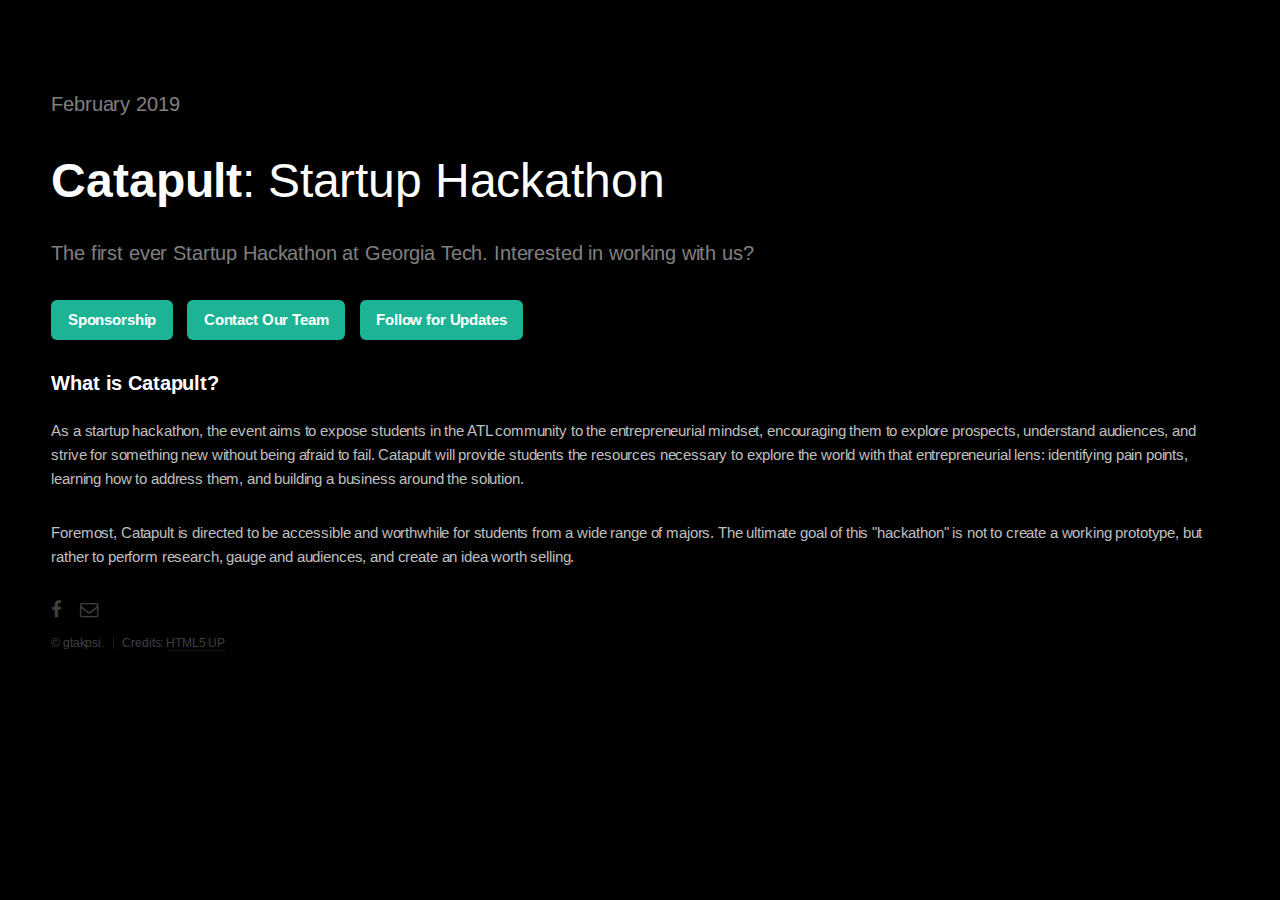
==== index.html @ e3aad774 "coming soon" ====
<!DOCTYPE HTML>
<!--
	Eventually by HTML5 UP
	html5up.net | @ajlkn
	Free for personal and commercial use under the CCA 3.0 license (html5up.net/license)
-->
<html>
	<head>
		<title>GT Catapult</title>
		<meta charset="utf-8" />
		<meta name="viewport" content="width=device-width, initial-scale=1, user-scalable=no" />
		<!--[if lte IE 8]><script src="assets/js/ie/html5shiv.js"></script><![endif]-->
		<link rel="stylesheet" href="assets/css/main.css" />
		<!--[if lte IE 8]><link rel="stylesheet" href="assets/css/ie8.css" /><![endif]-->
		<!--[if lte IE 9]><link rel="stylesheet" href="assets/css/ie9.css" /><![endif]-->
	</head>
	<body>

		<!-- Header -->
			<header id="header">
				<!-- <img src="images/logo@2x.png"/> -->
				<p display="inline">February 2019</p>
				<h1><b>Catapult</b>: Startup Hackathon</h1>
				<p>The first ever Startup Hackathon at Georgia Tech. Interested in working with us?</p>
			</header>

		<!-- Signup Form -->
			<!-- <form id="signup-form" method="post" action="#"> -->
				<!-- <input type="email" name="email" id="email" placeholder="Email Address" /> -->
				<!-- <input type="submit" value="I'm Interested!" /> -->
			<!-- </form> -->
			<form id="signup-form" method="post" action="GT Catapult Packet.pdf">
				<a class=btn href="GT Catapult Packet.pdf" target="_blank">Sponsorship</a>
				<a class=btn href="mailto:vp3@gtakpsi.com" target="_blank" >Contact Our Team</a>
				<a class=btn href="https://facebook.com/gtakpsi" target="_blank" >Follow for Updates</a>
			</form>

			<h3>What is Catapult?</h3>
			<p>
				As a startup hackathon, the event aims to expose students in the ATL community to the entrepreneurial mindset, encouraging them to explore prospects, understand audiences, and strive for something new without being afraid to fail. Catapult will provide students the resources necessary to explore the world with that entrepreneurial lens: identifying pain points, learning how to address them, and building a business around the solution.
			</p>
			<p>
				Foremost, Catapult is directed to be accessible and worthwhile for students from a wide range of majors. The ultimate goal of this "hackathon" is not to create a working prototype, but rather to perform research, gauge and audiences, and create an idea worth selling.
			</p>

		<!-- Footer -->
			<footer id="footer">
				<ul class="icons">
					<li><a href="http://facebook.com/gtakpsi" class="icon fa-facebook"><span class="label">Facebook</span></a></li>
					<li><a href="mailto:vp3@gtakpsi.com" class="icon fa-envelope-o"><span class="label">Email</span></a></li>
				</ul>
				<ul class="copyright">
					<li>&copy; gtakpsi.</li><li>Credits: <a href="http://html5up.net">HTML5 UP</a></li>
				</ul>
			</footer>

		<!-- Scripts -->
			<!--[if lte IE 8]><script src="assets/js/ie/respond.min.js"></script><![endif]-->
			<script src="assets/js/main.js"></script>

	</body>
</html>
---- assets/css/main.css ----
@import url(font-awesome.min.css);
@import url("https://fonts.googleapis.com/css?family=Arimo:400,700");

/*
	Eventually by HTML5 UP
	html5up.net | @ajlkn
	Free for personal and commercial use under the CCA 3.0 license (html5up.net/license)
*/

/* Reset */

	html, body, div, span, applet, object, iframe, h1, h2, h3, h4, h5, h6, p, blockquote, pre, a, abbr, acronym, address, big, cite, code, del, dfn, em, img, ins, kbd, q, s, samp, small, strike, strong, sub, sup, tt, var, b, u, i, center, dl, dt, dd, ol, ul, li, fieldset, form, label, legend, table, caption, tbody, tfoot, thead, tr, th, td, article, aside, canvas, details, embed, figure, figcaption, footer, header, hgroup, menu, nav, output, ruby, section, summary, time, mark, audio, video {
		margin: 0;
		padding: 0;
		border: 0;
		font-size: 100%;
		font: inherit;
		vertical-align: baseline;
	}

	article, aside, details, figcaption, figure, footer, header, hgroup, menu, nav, section {
		display: block;
	}

	body {
		line-height: 1;
	}

	ol, ul {
		list-style: none;
	}

	blockquote, q {
		quotes: none;
	}

	blockquote:before, blockquote:after, q:before, q:after {
		content: '';
		content: none;
	}

	table {
		border-collapse: collapse;
		border-spacing: 0;
	}

	body {
		-webkit-text-size-adjust: none;
	}

/* Box Model */

	*, *:before, *:after {
		-moz-box-sizing: border-box;
		-webkit-box-sizing: border-box;
		box-sizing: border-box;
	}

/* Basic */

	@-ms-viewport {
		width: device-width;
	}

	body {
		-ms-overflow-style: scrollbar;
	}

	@media screen and (max-width: 480px) {

		html, body {
			min-width: 320px;
		}

	}

	html, body {
		height: auto;
		overflow-x: hidden;
		width: auto;
	}

		@media screen and (max-height: 640px) {

			html, body {
				height: auto;
				min-height: auto;
			}

		}

	body {
		display: -moz-flex;
		display: -webkit-flex;
		display: -ms-flex;
		display: flex;
		-moz-flex-direction: column;
		-webkit-flex-direction: column;
		-ms-flex-direction: column;
		flex-direction: column;
		-moz-justify-content: center;
		-webkit-justify-content: center;
		-ms-justify-content: center;
		justify-content: center;
		background-color: #000;
		padding: 6em 4em 4em 4em;
	}

		body > * {
			position: relative;
			z-index: 2;
		}

		body.is-loading *, body.is-loading *:before, body.is-loading *:after {
			-moz-animation: none !important;
			-webkit-animation: none !important;
			-ms-animation: none !important;
			animation: none !important;
			-moz-transition: none !important;
			-webkit-transition: none !important;
			-ms-transition: none !important;
			transition: none !important;
		}

		@media screen and (max-width: 1680px) {

			body {
				padding: 6em 3.5em 3.5em 3.5em;
			}

		}

		@media screen and (max-width: 736px) {

			body {
				padding: 5em 2em 2em 2em;
			}

		}

		@media screen and (max-width: 360px) {

			body {
				padding: 5em 1.25em 1.25em 1.25em;
			}

		}

/* BG */

	#bg {
		-moz-transition: opacity 2s ease-in-out;
		-webkit-transition: opacity 2s ease-in-out;
		-ms-transition: opacity 2s ease-in-out;
		transition: opacity 2s ease-in-out;
		height: auto;
		left: 0;
		opacity: 0.25;
		position: fixed;
		top: 0;
		width: auto;
		z-index: 1;
	}

		#bg div {
			-moz-transition: opacity 3s ease, visibility 3s;
			-webkit-transition: opacity 3s ease, visibility 3s;
			-ms-transition: opacity 3s ease, visibility 3s;
			transition: opacity 3s ease, visibility 3s;
			background-size: cover;
			height: 100%;
			left: 0;
			opacity: 0;
			position: absolute;
			top: 0;
			visibility: hidden;
			width: 150%;
		}

			#bg div.visible {
				-moz-animation: bg 45s linear infinite;
				-webkit-animation: bg 45s linear infinite;
				-ms-animation: bg 45s linear infinite;
				animation: bg 45s linear infinite;
				opacity: 1;
				visibility: visible;
				z-index: 1;
			}

				#bg div.visible.top {
					z-index: 2;
				}

				@media screen and (max-width: 1280px) {

					#bg div.visible {
						-moz-animation: bg 29.25s linear infinite;
						-webkit-animation: bg 29.25s linear infinite;
						-ms-animation: bg 29.25s linear infinite;
						animation: bg 29.25s linear infinite;
					}

				}

				@media screen and (max-width: 736px) {

					#bg div.visible {
						-moz-animation: bg 18s linear infinite;
						-webkit-animation: bg 18s linear infinite;
						-ms-animation: bg 18s linear infinite;
						animation: bg 18s linear infinite;
					}

				}

			#bg div:only-child {
				-moz-animation-direction: alternate !important;
				-webkit-animation-direction: alternate !important;
				-ms-animation-direction: alternate !important;
				animation-direction: alternate !important;
			}

		body.is-loading #bg {
			opacity: 0;
		}

	@-moz-keyframes bg {
		0% {
			-moz-transform: translateX(0);
			-webkit-transform: translateX(0);
			-ms-transform: translateX(0);
			transform: translateX(0);
		}

		100% {
			-moz-transform: translateX(-25%);
			-webkit-transform: translateX(-25%);
			-ms-transform: translateX(-25%);
			transform: translateX(-25%);
		}
	}

	@-webkit-keyframes bg {
		0% {
			-moz-transform: translateX(0);
			-webkit-transform: translateX(0);
			-ms-transform: translateX(0);
			transform: translateX(0);
		}

		100% {
			-moz-transform: translateX(-25%);
			-webkit-transform: translateX(-25%);
			-ms-transform: translateX(-25%);
			transform: translateX(-25%);
		}
	}

	@-ms-keyframes bg {
		0% {
			-moz-transform: translateX(0);
			-webkit-transform: translateX(0);
			-ms-transform: translateX(0);
			transform: translateX(0);
		}

		100% {
			-moz-transform: translateX(-25%);
			-webkit-transform: translateX(-25%);
			-ms-transform: translateX(-25%);
			transform: translateX(-25%);
		}
	}

	@keyframes bg {
		0% {
			-moz-transform: translateX(0);
			-webkit-transform: translateX(0);
			-ms-transform: translateX(0);
			transform: translateX(0);
		}

		100% {
			-moz-transform: translateX(-25%);
			-webkit-transform: translateX(-25%);
			-ms-transform: translateX(-25%);
			transform: translateX(-25%);
		}
	}

/* Type */

	body, input, select, textarea, .btn {
		color: rgba(255, 255, 255, 0.75);
		font-family: "Arimo", sans-serif;
		font-size: 16pt;
		font-weight: 400;
		letter-spacing: -0.01em;
		line-height: 1.65em;
	}

		@media screen and (max-width: 1680px) {

			body, input, select, textarea, .btn {
				font-size: 12pt;
			}

		}

		@media screen and (max-width: 1280px) {

			body, input, select, textarea, .btn {
				font-size: 11pt;
			}

		}

		@media screen and (max-width: 980px) {

			body, input, select, textarea, .btn {
				font-size: 12pt;
			}

		}

		@media screen and (max-width: 736px) {

			body, input, select, textarea, .btn {
				font-size: 12pt;
			}

		}

		@media screen and (max-width: 480px) {

			body, input, select, textarea, .btn {
				font-size: 12pt;
			}

		}

	a {
		-moz-transition: border-bottom-color 0.2s ease, color 0.2s ease;
		-webkit-transition: border-bottom-color 0.2s ease, color 0.2s ease;
		-ms-transition: border-bottom-color 0.2s ease, color 0.2s ease;
		transition: border-bottom-color 0.2s ease, color 0.2s ease;
		border-bottom: dotted 1px rgba(255, 255, 255, 0.25);
		color: #1cb495;
		text-decoration: none;
	}

		a:hover {
			border-bottom-color: transparent;
			color: #1cb495 !important;
			text-decoration: none;
		}

	strong, b {
		color: #fff;
		font-weight: 700;
	}

	em, i {
		font-style: italic;
	}

	p {
		margin: 0 0 2em 0;
	}

	h1 {
		color: #fff;
		font-weight: 200;
		line-height: 1em;
		margin: 0 0 1em 0;
	}

	h2, h3, h4, h5, h6 {
		color: #fff;
		font-weight: 700;
		line-height: 1em;
		margin: 0 0 1em 0;
	}

		h1 a, h2 a, h3 a, h4 a, h5 a, h6 a {
			color: inherit;
			text-decoration: none;
		}

	h1 {
		font-size: 2.5em;
		line-height: 1.25em;
	}

	h2 {
		font-size: 1.75em;
		line-height: 1.5em;
	}

	h3 {
		font-size: 1.35em;
		line-height: 1.5em;
	}

	h4 {
		font-size: 1.1em;
		line-height: 1.5em;
	}

	h5 {
		font-size: 0.9em;
		line-height: 1.5em;
	}

	h6 {
		font-size: 0.7em;
		line-height: 1.5em;
	}

	sub {
		font-size: 0.8em;
		position: relative;
		top: 0.5em;
	}

	sup {
		font-size: 0.8em;
		position: relative;
		top: -0.5em;
	}

	blockquote {
		border-left: solid 8px rgba(255, 255, 255, 0.35);
		font-style: italic;
		margin: 0 0 2em 0;
		padding: 0.5em 0 0.5em 2em;
	}

	code {
		background: rgba(255, 255, 255, 0.125);
		border-radius: 6px;
		border: solid 2px rgba(255, 255, 255, 0.35);
		font-family: "Courier New", monospace;
		font-size: 0.9em;
		margin: 0 0.25em;
		padding: 0.25em 0.65em;
	}

	pre {
		-webkit-overflow-scrolling: touch;
		font-family: "Courier New", monospace;
		font-size: 0.9em;
		margin: 0 0 2em 0;
	}

		pre code {
			display: block;
			line-height: 1.75em;
			padding: 1em 1.5em;
			overflow-x: auto;
		}

	hr {
		border: 0;
		border-bottom: solid 2px rgba(255, 255, 255, 0.35);
		margin: 2em 0;
	}

		hr.major {
			margin: 3em 0;
		}

/* Section/Article */

	section.special, article.special {
		text-align: center;
	}

	header p {
		color: rgba(255, 255, 255, 0.5);
		position: relative;
		margin: 0 0 1.5em 0;
	}

	header h2 + p {
		font-size: 1.25em;
		margin-top: -1em;
		line-height: 1.5em;
	}

	header h3 + p {
		font-size: 1.1em;
		margin-top: -0.8em;
		line-height: 1.5em;
	}

	header h4 + p,
	header h5 + p,
	header h6 + p {
		font-size: 0.9em;
		margin-top: -0.6em;
		line-height: 1.5em;
	}

	@media screen and (max-width: 980px) {

		header br {
			display: none;
		}

	}

	@media screen and (max-width: 736px) {

		header br {
			display: inline;
		}

	}

	@media screen and (max-width: 480px) {

		header br {
			display: none;
		}

	}

/* Icon */

	.icon {
		text-decoration: none;
		border-bottom: none;
		position: relative;
	}

		.icon:before {
			-moz-osx-font-smoothing: grayscale;
			-webkit-font-smoothing: antialiased;
			font-family: FontAwesome;
			font-style: normal;
			font-weight: normal;
			text-transform: none !important;
		}

		.icon > .label {
			display: none;
		}

/* List */

	ol {
		list-style: decimal;
		margin: 0 0 2em 0;
		padding-left: 1.25em;
	}

		ol li {
			padding-left: 0.25em;
		}

	ul {
		list-style: disc;
		margin: 0 0 2em 0;
		padding-left: 1em;
	}

		ul li {
			padding-left: 0.5em;
		}

		ul.icons {
			cursor: default;
			list-style: none;
			padding-left: 0;
		}

			ul.icons li {
				display: inline-block;
				padding: 0 1em 0 0;
			}

				ul.icons li:last-child {
					padding-right: 0;
				}

				ul.icons li .icon:before {
					font-size: 1.25em;
				}

				ul.icons li a {
					color: inherit;
				}

/* Form */

	form {
		margin: 0 0 2em 0;
	}

		form .message {
			text-decoration: none;
			-moz-transition: opacity 0.2s ease-in-out, -moz-transform 0.2s ease-in-out;
			-webkit-transition: opacity 0.2s ease-in-out, -webkit-transform 0.2s ease-in-out;
			-ms-transition: opacity 0.2s ease-in-out, -ms-transform 0.2s ease-in-out;
			transition: opacity 0.2s ease-in-out, transform 0.2s ease-in-out;
			-moz-transform: scale(1.05);
			-webkit-transform: scale(1.05);
			-ms-transform: scale(1.05);
			transform: scale(1.05);
			height: 2.75em;
			line-height: 2.75em;
			opacity: 0;
		}

			form .message:before {
				-moz-osx-font-smoothing: grayscale;
				-webkit-font-smoothing: antialiased;
				font-family: FontAwesome;
				font-style: normal;
				font-weight: normal;
				text-transform: none !important;
			}

			form .message:before {
				margin-right: 0.5em;
			}

			form .message.visible {
				-moz-transform: scale(1);
				-webkit-transform: scale(1);
				-ms-transform: scale(1);
				transform: scale(1);
				opacity: 1;
			}

			form .message.success {
				color: #1cb495;
			}

				form .message.success:before {
					content: '\f00c';
				}

			form .message.failure {
				color: #ff2361;
			}

				form .message.failure:before {
					content: '\f119';
				}

	label {
		color: #fff;
		display: block;
		font-size: 0.9em;
		font-weight: 700;
		margin: 0 0 1em 0;
	}

	@-moz-keyframes focus {
		0% {
			-moz-transform: scale(1);
			-webkit-transform: scale(1);
			-ms-transform: scale(1);
			transform: scale(1);
		}

		50% {
			-moz-transform: scale(1.025);
			-webkit-transform: scale(1.025);
			-ms-transform: scale(1.025);
			transform: scale(1.025);
		}

		100% {
			-moz-transform: scale(1);
			-webkit-transform: scale(1);
			-ms-transform: scale(1);
			transform: scale(1);
		}
	}

	@-webkit-keyframes focus {
		0% {
			-moz-transform: scale(1);
			-webkit-transform: scale(1);
			-ms-transform: scale(1);
			transform: scale(1);
		}

		50% {
			-moz-transform: scale(1.025);
			-webkit-transform: scale(1.025);
			-ms-transform: scale(1.025);
			transform: scale(1.025);
		}

		100% {
			-moz-transform: scale(1);
			-webkit-transform: scale(1);
			-ms-transform: scale(1);
			transform: scale(1);
		}
	}

	@-ms-keyframes focus {
		0% {
			-moz-transform: scale(1);
			-webkit-transform: scale(1);
			-ms-transform: scale(1);
			transform: scale(1);
		}

		50% {
			-moz-transform: scale(1.025);
			-webkit-transform: scale(1.025);
			-ms-transform: scale(1.025);
			transform: scale(1.025);
		}

		100% {
			-moz-transform: scale(1);
			-webkit-transform: scale(1);
			-ms-transform: scale(1);
			transform: scale(1);
		}
	}

	@keyframes focus {
		0% {
			-moz-transform: scale(1);
			-webkit-transform: scale(1);
			-ms-transform: scale(1);
			transform: scale(1);
		}

		50% {
			-moz-transform: scale(1.025);
			-webkit-transform: scale(1.025);
			-ms-transform: scale(1.025);
			transform: scale(1.025);
		}

		100% {
			-moz-transform: scale(1);
			-webkit-transform: scale(1);
			-ms-transform: scale(1);
			transform: scale(1);
		}
	}

	input[type="text"],
	input[type="password"],
	input[type="email"],
	select,
	textarea {
		-moz-appearance: none;
		-webkit-appearance: none;
		-ms-appearance: none;
		appearance: none;
		-moz-transform: scale(1);
		-webkit-transform: scale(1);
		-ms-transform: scale(1);
		transform: scale(1);
		-moz-transition: border-color 0.2s ease, background-color 0.2s ease;
		-webkit-transition: border-color 0.2s ease, background-color 0.2s ease;
		-ms-transition: border-color 0.2s ease, background-color 0.2s ease;
		transition: border-color 0.2s ease, background-color 0.2s ease;
		background-color: transparent;
		border-radius: 6px;
		border: none;
		border: solid 2px rgba(255, 255, 255, 0.35);
		color: inherit;
		display: block;
		outline: 0;
		padding: 0 1em;
		text-decoration: none;
		width: 100%;
	}

		input[type="text"]:invalid,
		input[type="password"]:invalid,
		input[type="email"]:invalid,
		select:invalid,
		textarea:invalid {
			box-shadow: none;
		}

		input[type="text"]:focus,
		input[type="password"]:focus,
		input[type="email"]:focus,
		select:focus,
		textarea:focus {
			-moz-animation: focus 0.1s;
			-webkit-animation: focus 0.1s;
			-ms-animation: focus 0.1s;
			animation: focus 0.1s;
			background-color: rgba(255, 255, 255, 0.125);
			border-color: #1cb495;
		}

	.select-wrapper {
		text-decoration: none;
		display: block;
		position: relative;
	}

		.select-wrapper:before {
			-moz-osx-font-smoothing: grayscale;
			-webkit-font-smoothing: antialiased;
			font-family: FontAwesome;
			font-style: normal;
			font-weight: normal;
			text-transform: none !important;
		}

		.select-wrapper:before {
			color: rgba(255, 255, 255, 0.35);
			content: '\f078';
			display: block;
			height: 2.75em;
			line-height: 2.75em;
			pointer-events: none;
			position: absolute;
			right: 0;
			text-align: center;
			top: 0;
			width: 2.75em;
		}

		.select-wrapper select::-ms-expand {
			display: none;
		}

	input[type="text"],
	input[type="password"],
	input[type="email"],
	select {
		height: 2.75em;
	}

	textarea {
		padding: 0.75em 1em;
	}

	input[type="checkbox"],
	input[type="radio"] {
		-moz-appearance: none;
		-webkit-appearance: none;
		-ms-appearance: none;
		appearance: none;
		display: block;
		float: left;
		margin-right: -2em;
		opacity: 0;
		width: 1em;
		z-index: -1;
	}

		input[type="checkbox"] + label,
		input[type="radio"] + label {
			text-decoration: none;
			color: rgba(255, 255, 255, 0.75);
			cursor: pointer;
			display: inline-block;
			font-size: 1em;
			font-weight: 400;
			padding-left: 2.4em;
			padding-right: 0.75em;
			position: relative;
		}

			input[type="checkbox"] + label:before,
			input[type="radio"] + label:before {
				-moz-osx-font-smoothing: grayscale;
				-webkit-font-smoothing: antialiased;
				font-family: FontAwesome;
				font-style: normal;
				font-weight: normal;
				text-transform: none !important;
			}

			input[type="checkbox"] + label:before,
			input[type="radio"] + label:before {
				background: rgba(255, 255, 255, 0.125);
				border-radius: 6px;
				border: solid 2px rgba(255, 255, 255, 0.35);
				content: '';
				display: inline-block;
				height: 1.65em;
				left: 0;
				line-height: 1.58125em;
				position: absolute;
				text-align: center;
				top: 0;
				width: 1.65em;
			}

		input[type="checkbox"]:checked + label:before,
		input[type="radio"]:checked + label:before {
			background: #1cb495;
			border-color: #1cb495;
			color: #ffffff;
			content: '\f00c';
		}

		input[type="checkbox"]:focus + label:before,
		input[type="radio"]:focus + label:before {
			border-color: #1cb495;
			box-shadow: 0 0 0 2px #1cb495;
		}

	input[type="checkbox"] + label:before {
		border-radius: 6px;
	}

	input[type="radio"] + label:before {
		border-radius: 100%;
	}

	::-webkit-input-placeholder {
		color: rgba(255, 255, 255, 0.5) !important;
		opacity: 1.0;
	}

	:-moz-placeholder {
		color: rgba(255, 255, 255, 0.5) !important;
		opacity: 1.0;
	}

	::-moz-placeholder {
		color: rgba(255, 255, 255, 0.5) !important;
		opacity: 1.0;
	}

	:-ms-input-placeholder {
		color: rgba(255, 255, 255, 0.5) !important;
		opacity: 1.0;
	}

	.formerize-placeholder {
		color: rgba(255, 255, 255, 0.5) !important;
		opacity: 1.0;
	}

/* Button */

	input[type="submit"],
	input[type="reset"],
	input[type="button"],
	button,
	.button,
	.btn {
		-moz-appearance: none;
		-webkit-appearance: none;
		-ms-appearance: none;
		appearance: none;
		-moz-transition: background-color 0.2s ease-in-out, color 0.2s ease-in-out, opacity 0.2s ease-in-out;
		-webkit-transition: background-color 0.2s ease-in-out, color 0.2s ease-in-out, opacity 0.2s ease-in-out;
		-ms-transition: background-color 0.2s ease-in-out, color 0.2s ease-in-out, opacity 0.2s ease-in-out;
		transition: background-color 0.2s ease-in-out, color 0.2s ease-in-out, opacity 0.2s ease-in-out;
		background-color: #1cb495;
		border-radius: 6px;
		border: 0;
		color: #ffffff !important;
		cursor: pointer;
		display: inline-block;
		font-weight: 700;
		height: 2.75em;
		line-height: 2.75em;
		padding: 0 1.125em;
		text-align: center;
		text-decoration: none;
		white-space: nowrap;
	}

		input[type="submit"]:hover,
		input[type="reset"]:hover,
		input[type="button"]:hover,
		button:hover,
		.button:hover,
		.btn:hover {
			background-color: #1fcaa7;
		}

		input[type="submit"]:active,
		input[type="reset"]:active,
		input[type="button"]:active,
		button:active,
		.button:active,
		.btn:active {
			background-color: #199e83;
		}

		input[type="submit"].disabled, input[type="submit"]:disabled,
		input[type="reset"].disabled,
		input[type="reset"]:disabled,
		input[type="button"].disabled,
		input[type="button"]:disabled,
		button.disabled,
		button:disabled,
		.button.disabled,
		.button:disabled,
		.btn:disabled {
			opacity: 0.5;
		}

		@media screen and (max-width: 480px) {

			input[type="submit"],
			input[type="reset"],
			input[type="button"],
			button,
			.button,
			.btn {
				padding: 0;
			}

		}

/* Header */

	#header h1 {
		font-size: 3.25em;
		margin: 0 0 0.55em 0;
	}

	#header p {
		font-size: 1.35em;
		line-height: 1.65em;
	}

	#header a {
		color: inherit;
	}

	@media screen and (max-width: 736px) {

		#header h1 {
			font-size: 2em;
		}

		#header p {
			font-size: 1em;
		}

	}

	@media screen and (max-width: 480px) {

		#header {
			margin: 0 0 1em 0;
		}

	}

/* Signup Form */

	#signup-form {
		display: -moz-flex;
		display: -webkit-flex;
		display: -ms-flex;
		display: flex;
		position: relative;
	}

		#signup-form input[type="text"],
		#signup-form input[type="password"],
		#signup-form input[type="email"] {
			width: 18em;
		}

		#signup-form > * {
			margin: 0 0 0 1em;
		}

		#signup-form > :first-child {
			margin: 0 0 0 0;
		}

		@media screen and (max-width: 480px) {

			#signup-form {
				-moz-flex-direction: column;
				-webkit-flex-direction: column;
				-ms-flex-direction: column;
				flex-direction: column;
			}

				#signup-form input[type="type"],
				#signup-form input[type="password"],
				#signup-form input[type="email"] {
					width: 100%;
				}

				#signup-form > * {
					margin: 1.25em 0 0 0;
				}

				#signup-form .message {
					bottom: -1.5em;
					font-size: 0.9em;
					height: 1em;
					left: 0;
					line-height: inherit;
					margin-top: 0;
					position: absolute;
				}

		}

/* Footer */

	#footer {
		-moz-transition: opacity 0.5s ease-in-out;
		-webkit-transition: opacity 0.5s ease-in-out;
		-ms-transition: opacity 0.5s ease-in-out;
		transition: opacity 0.5s ease-in-out;
		/*bottom: 4em;*/
		color: rgba(255, 255, 255, 0.5);
		/*left: 4em;*/
		opacity: 0.5;
		position: relative;
	}

		#footer .icons {
			margin: 0 0 0.5em 0;
		}

		#footer .copyright {
			font-size: 0.8em;
			list-style: none;
			padding: 0;
		}

			#footer .copyright li {
				border-left: solid 1px rgba(255, 255, 255, 0.25);
				display: inline-block;
				line-height: 1em;
				margin: 0 0 0 0.75em;
				padding: 0 0 0 0.75em;
			}

				#footer .copyright li:first-child {
					border-left: 0;
					margin-left: 0;
					padding-left: 0;
				}

			#footer .copyright a {
				color: inherit;
			}

		#footer:hover {
			opacity: 1;
		}

		#footer > :last-child {
			margin-bottom: 0;
		}

		@media screen and (max-width: 1680px) {

			#footer {
				/*bottom: 3.5em;*/
				/*left: 3.5em;*/
				bottom: auto;
				left: auto;
				position: relative;
			}

		}

		@media screen and (max-width: 736px) {

			#footer {
				/*bottom: 2em;
				left: 2em;*/
				bottom: auto;
				left: auto;
				position: relative;
			}

		}

		@media screen and (max-width: 360px) {

			#footer {
				/*bottom: 1.25em;*/
				/*left: 1.25em;*/
				bottom: auto;
				left: auto;
				position: relative;
			}

		}

		@media screen and (max-height: 640px) {

			#footer {
				bottom: auto;
				left: auto;
				margin: 1em 0 0 0;
				position: relative;
			}

		}
---- assets/css/ie8.css ----
/*
	Eventually by HTML5 UP
	html5up.net | @ajlkn
	Free for personal and commercial use under the CCA 3.0 license (html5up.net/license)
*/

/* BG */

	#bg {
		-ms-filter: "progid:DXImageTransform.Microsoft.Alpha(Opacity=25)";
	}

/* Type */

	body, input, select, textarea {
		color: #fff;
	}

/* Form */

	input[type="text"],
	input[type="password"],
	input[type="email"],
	select,
	textarea {
		border: solid 2px #fff;
	}
---- assets/css/ie9.css ----
/*
	Eventually by HTML5 UP
	html5up.net | @ajlkn
	Free for personal and commercial use under the CCA 3.0 license (html5up.net/license)
*/

/* Signup Form */

	#signup-form > * {
		display: inline-block;
		vertical-align: top;
	}
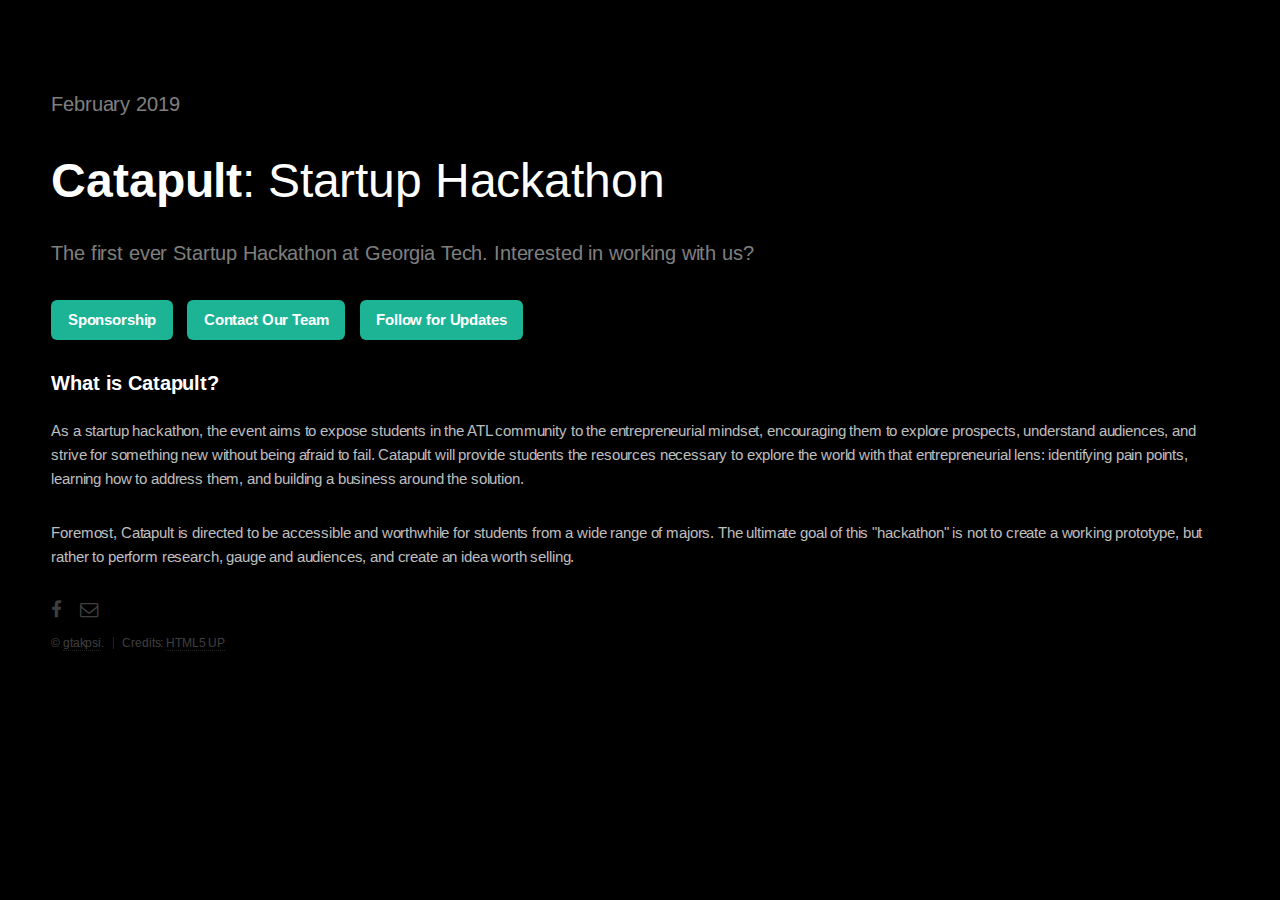
==== commit 1f7418e0: "link" ====
--- a/index.html
+++ b/index.html
@@ -50,7 +50,7 @@
 					<li><a href="mailto:vp3@gtakpsi.com" class="icon fa-envelope-o"><span class="label">Email</span></a></li>
 				</ul>
 				<ul class="copyright">
-					<li>&copy; gtakpsi.</li><li>Credits: <a href="http://html5up.net">HTML5 UP</a></li>
+					<li>&copy; <a href="http://gtakpsi.com">gtakpsi</a>.</li><li>Credits: <a href="http://html5up.net">HTML5 UP</a></li>
 				</ul>
 			</footer>
 
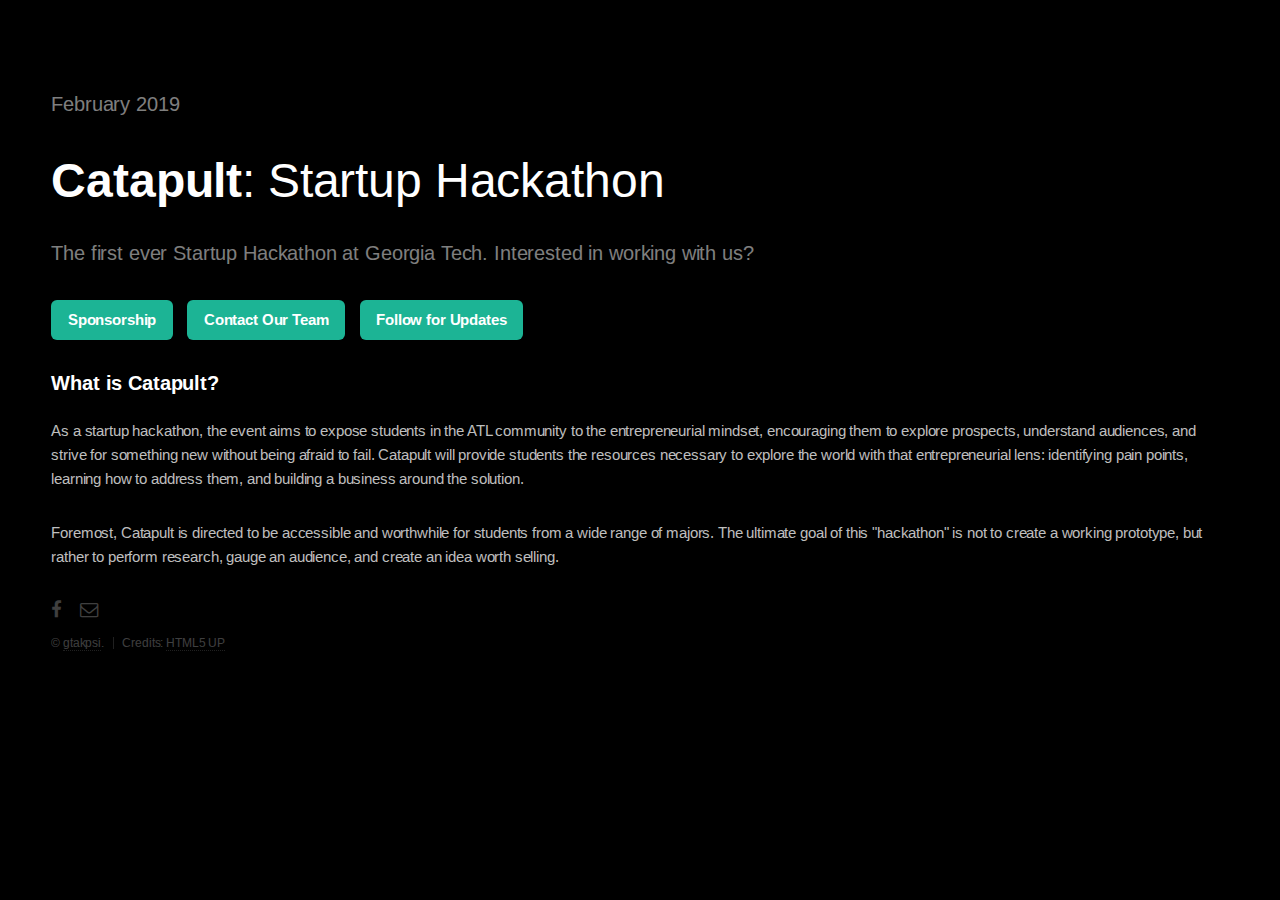
==== commit 8e350fce: "typo" ====
--- a/index.html
+++ b/index.html
@@ -40,7 +40,7 @@
 				As a startup hackathon, the event aims to expose students in the ATL community to the entrepreneurial mindset, encouraging them to explore prospects, understand audiences, and strive for something new without being afraid to fail. Catapult will provide students the resources necessary to explore the world with that entrepreneurial lens: identifying pain points, learning how to address them, and building a business around the solution.
 			</p>
 			<p>
-				Foremost, Catapult is directed to be accessible and worthwhile for students from a wide range of majors. The ultimate goal of this "hackathon" is not to create a working prototype, but rather to perform research, gauge and audiences, and create an idea worth selling.
+				Foremost, Catapult is directed to be accessible and worthwhile for students from a wide range of majors. The ultimate goal of this "hackathon" is not to create a working prototype, but rather to perform research, gauge an audience, and create an idea worth selling.
 			</p>
 
 		<!-- Footer -->
--- a/assets/css/main.css
+++ b/assets/css/main.css
@@ -979,9 +979,13 @@
 		input[type="reset"]:hover,
 		input[type="button"]:hover,
 		button:hover,
-		.button:hover,
+		.button:hover {
+			background-color: #1fcaa7;
+		}
+
 		.btn:hover {
-			background-color: #1fcaa7;
+			background-color: #c162d9;
+			color: #fff !important;
 		}
 
 		input[type="submit"]:active,
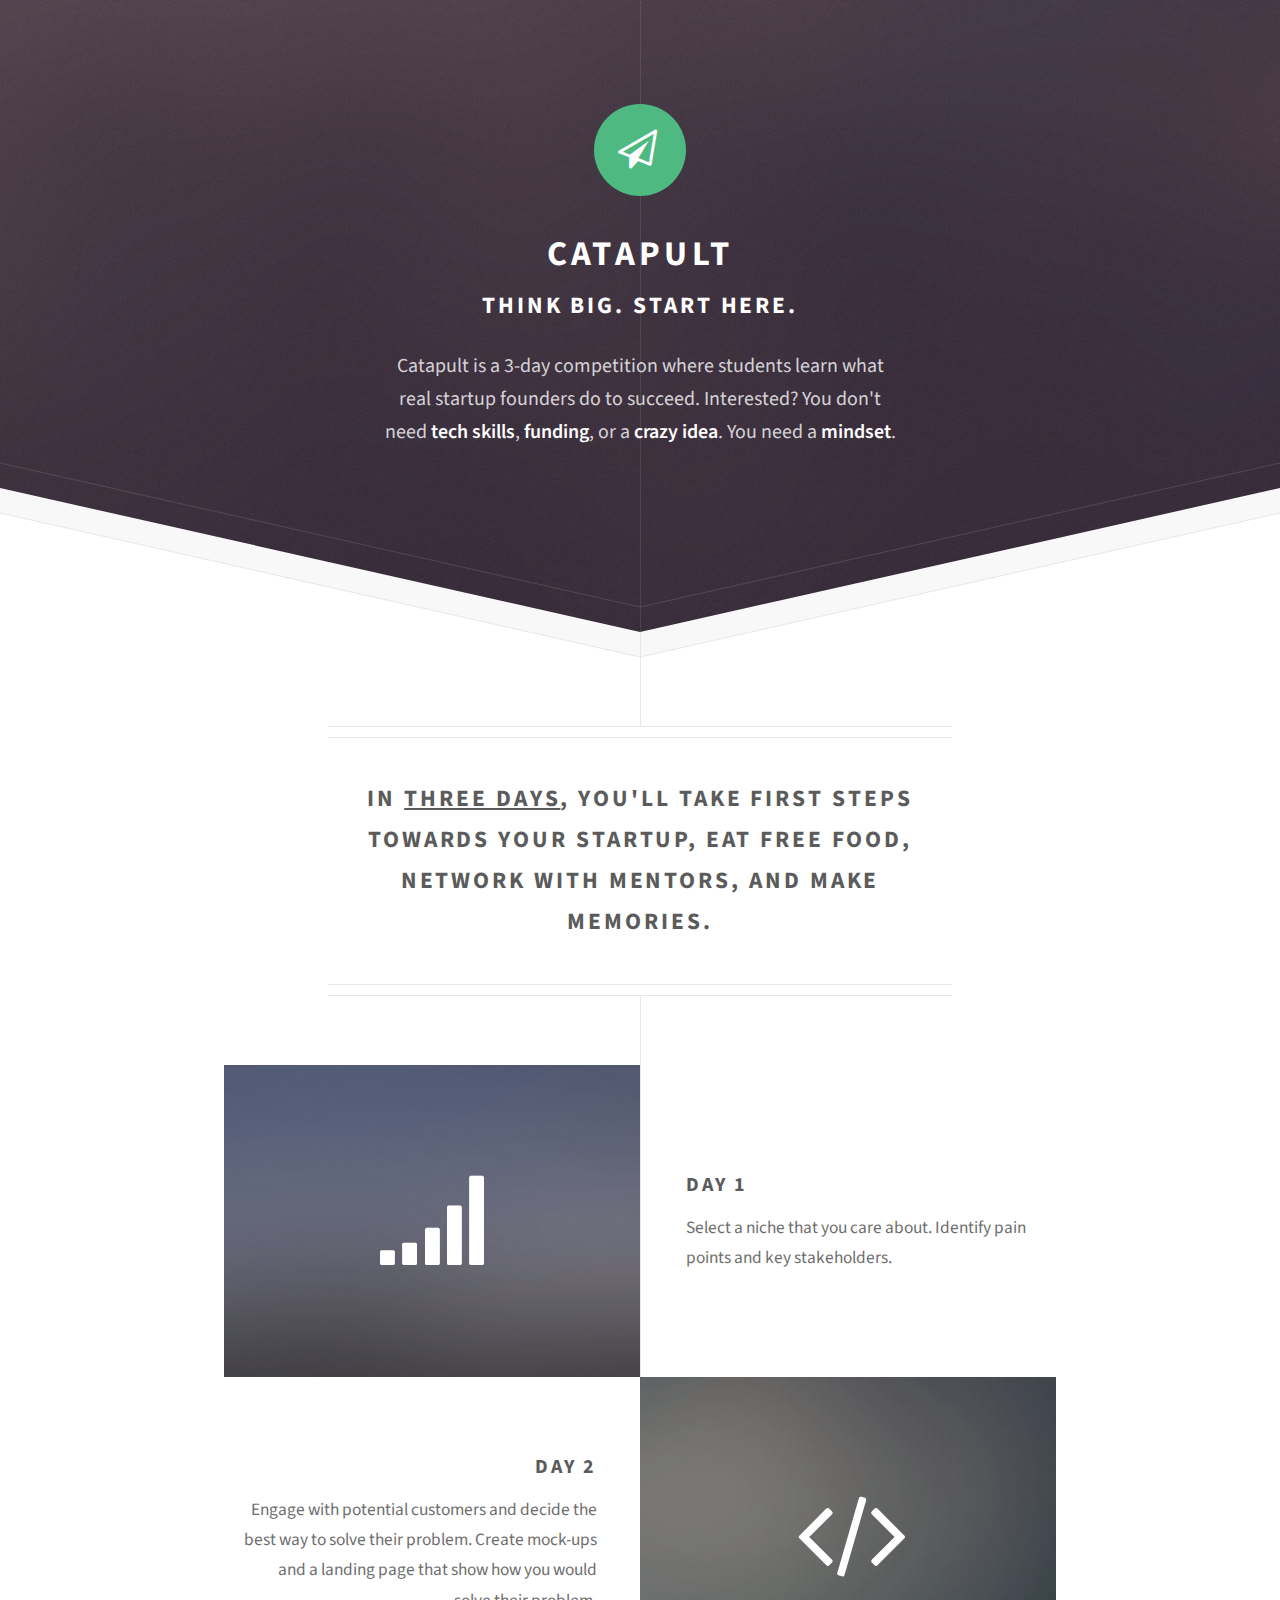
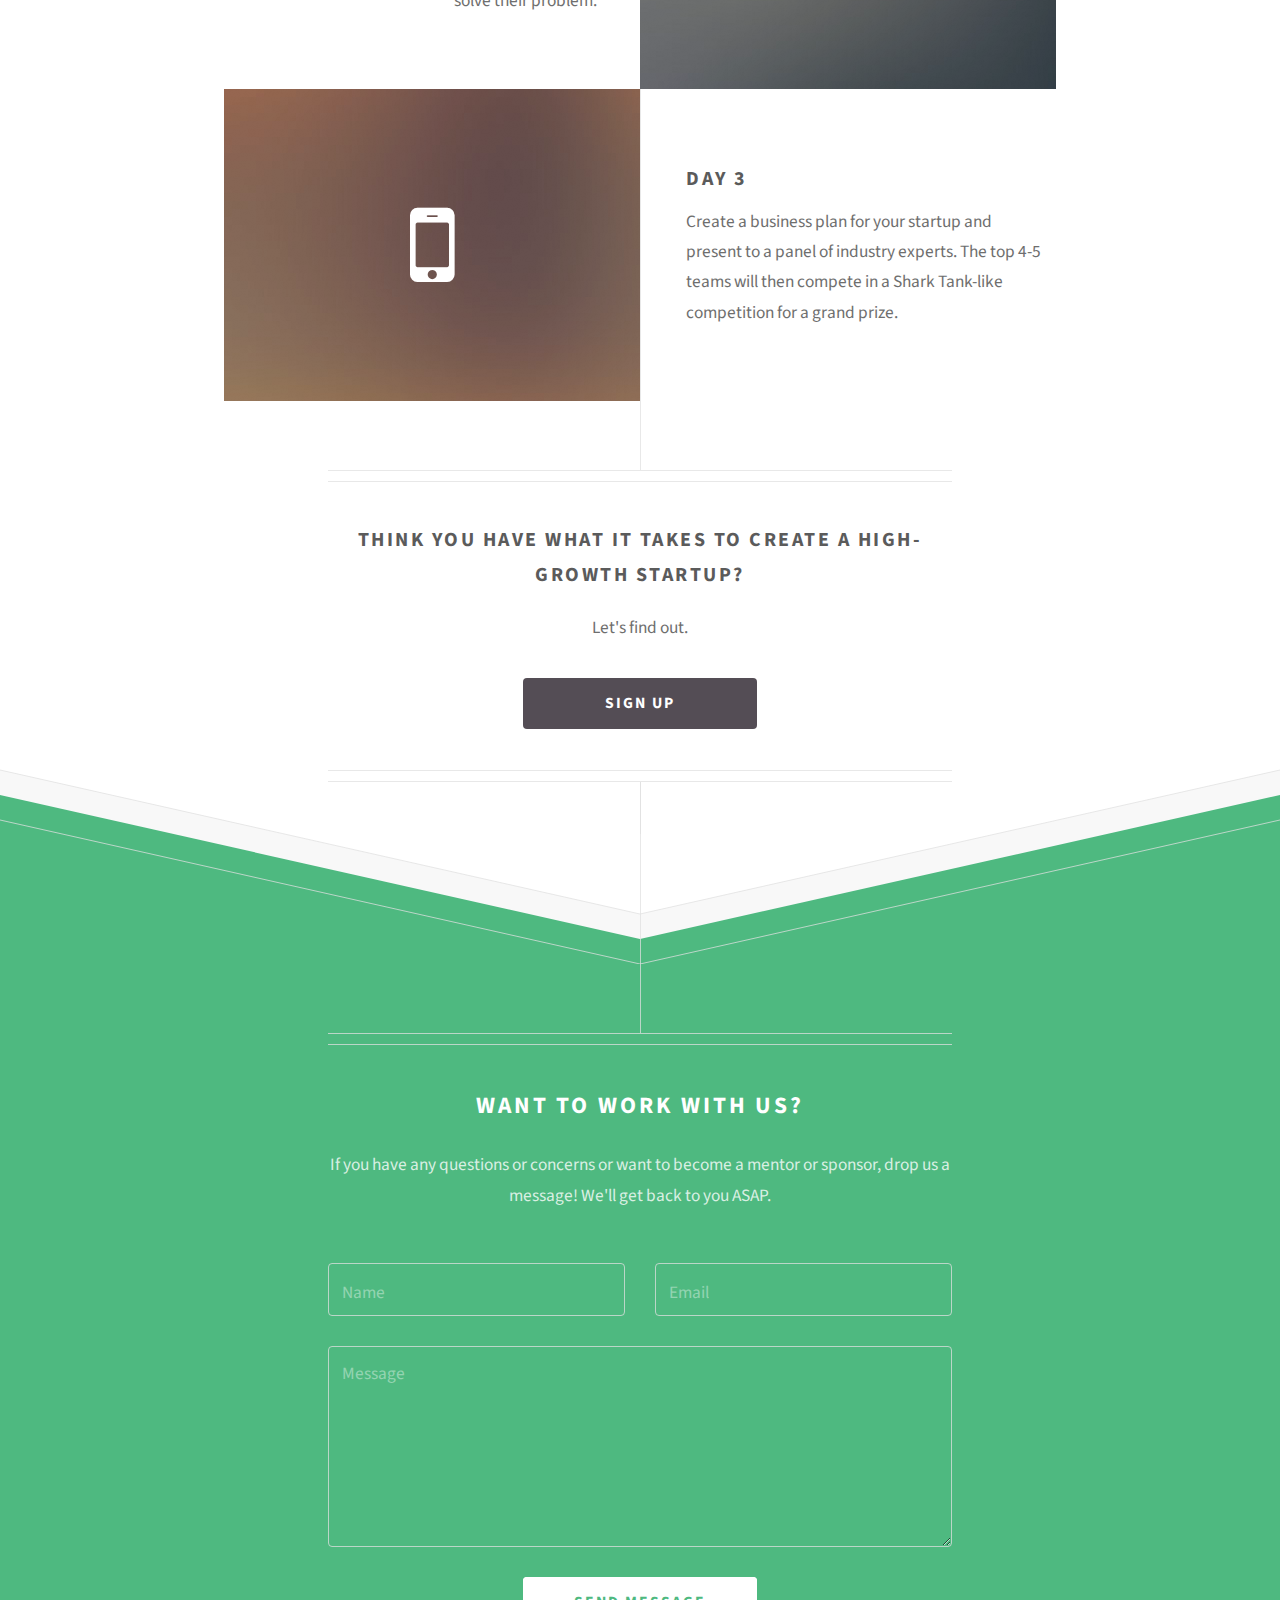
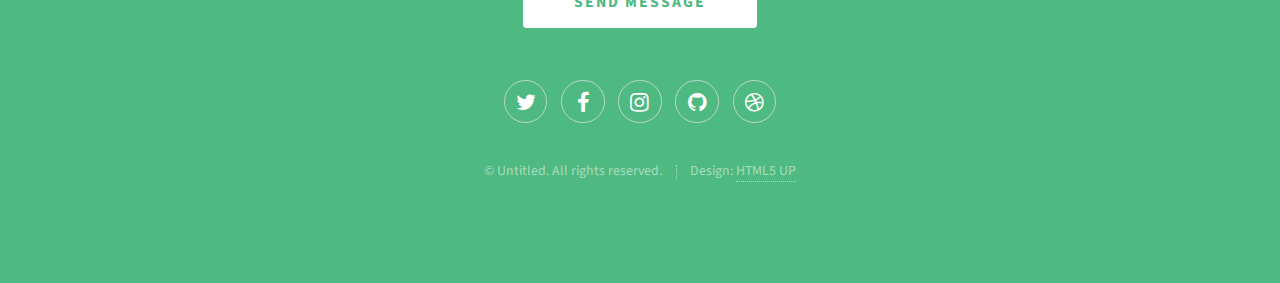
==== commit b578865d: "moved Vishwa's thing to Round 1 folder and replaced with Shobhit's thing" ====
--- a/index.html
+++ b/index.html
@@ -1,61 +1,265 @@
 <!DOCTYPE HTML>
 <!--
-	Eventually by HTML5 UP
+	Directive by HTML5 UP
 	html5up.net | @ajlkn
 	Free for personal and commercial use under the CCA 3.0 license (html5up.net/license)
 -->
 <html>
 	<head>
-		<title>GT Catapult</title>
+		<title>Catapult</title>
 		<meta charset="utf-8" />
 		<meta name="viewport" content="width=device-width, initial-scale=1, user-scalable=no" />
-		<!--[if lte IE 8]><script src="assets/js/ie/html5shiv.js"></script><![endif]-->
 		<link rel="stylesheet" href="assets/css/main.css" />
-		<!--[if lte IE 8]><link rel="stylesheet" href="assets/css/ie8.css" /><![endif]-->
-		<!--[if lte IE 9]><link rel="stylesheet" href="assets/css/ie9.css" /><![endif]-->
 	</head>
-	<body>
+	<body class="is-preload">
 
 		<!-- Header -->
-			<header id="header">
-				<!-- <img src="images/logo@2x.png"/> -->
-				<p display="inline">February 2019</p>
-				<h1><b>Catapult</b>: Startup Hackathon</h1>
-				<p>The first ever Startup Hackathon at Georgia Tech. Interested in working with us?</p>
-			</header>
-
-		<!-- Signup Form -->
-			<!-- <form id="signup-form" method="post" action="#"> -->
-				<!-- <input type="email" name="email" id="email" placeholder="Email Address" /> -->
-				<!-- <input type="submit" value="I'm Interested!" /> -->
-			<!-- </form> -->
-			<form id="signup-form" method="post" action="GT Catapult Packet.pdf">
-				<a class=btn href="GT Catapult Packet.pdf" target="_blank">Sponsorship</a>
-				<a class=btn href="mailto:vp3@gtakpsi.com" target="_blank" >Contact Our Team</a>
-				<a class=btn href="https://facebook.com/gtakpsi" target="_blank" >Follow for Updates</a>
-			</form>
-
-			<h3>What is Catapult?</h3>
-			<p>
-				As a startup hackathon, the event aims to expose students in the ATL community to the entrepreneurial mindset, encouraging them to explore prospects, understand audiences, and strive for something new without being afraid to fail. Catapult will provide students the resources necessary to explore the world with that entrepreneurial lens: identifying pain points, learning how to address them, and building a business around the solution.
-			</p>
-			<p>
-				Foremost, Catapult is directed to be accessible and worthwhile for students from a wide range of majors. The ultimate goal of this "hackathon" is not to create a working prototype, but rather to perform research, gauge an audience, and create an idea worth selling.
-			</p>
+			<div id="header">
+				<span class="logo icon fa-paper-plane-o"></span>
+				<h1>Catapult</h1>
+				<h2>Think Big. Start Here.</h2>
+				<p>Catapult is a 3-day competition where students learn what <br /> real startup founders do to succeed. Interested? You don't<br /> need <b>tech skills</b>, <b>funding</b>, or a <b>crazy idea</b>. You need a <b>mindset</b>.</p>
+			</div>
+
+		<!-- Main -->
+			<div id="main">
+
+				<header class="major container medium">
+					<h2>In <u>Three days</u>, you'll take first steps towards 
+					 your startup, eat free food, network with mentors,
+					 and make memories.</h2>
+					<!--
+					<p>Tellus erat mauris ipsum fermentum<br />
+					etiam vivamus nunc nibh morbi.</p>
+					-->
+				</header>
+
+				<div class="box alt container">
+					<section class="feature left">
+						<a href="#" class="image icon fa-signal"><img src="images/pic01.jpg" alt="" /></a>
+						<div class="content">
+							<h3>Day 1</h3>
+							<p>Select a niche that you care about. Identify pain points and key stakeholders.</p>
+						</div>
+					</section>
+					<section class="feature right">
+						<a href="#" class="image icon fa-code"><img src="images/pic02.jpg" alt="" /></a>
+						<div class="content">
+							<h3>Day 2</h3>
+							<p>Engage with potential customers and decide the best way to solve their problem. Create mock-ups and a landing page that show how you would solve their problem.</p>
+						</div>
+					</section>
+					<section class="feature left">
+						<a href="#" class="image icon fa-mobile"><img src="images/pic03.jpg" alt="" /></a>
+						<div class="content">
+							<h3>Day 3</h3>
+							<p>Create a business plan for your startup and present to a panel of industry experts. The top 4-5 teams will then compete in a Shark Tank-like competition for a grand prize.</p>
+						</div>
+					</section>
+				</div>
+
+				<!--
+				<div class="box container">
+					<header>
+						<h2>A lot of generic stuff</h2>
+					</header>
+					<section>
+						<header>
+							<h3>Paragraph</h3>
+							<p>This is the subtitle for this particular heading</p>
+						</header>
+						<p>Phasellus nisl nisl, varius id <sup>porttitor sed pellentesque</sup> ac orci. Pellentesque
+						habitant <strong>strong</strong> tristique <b>bold</b> et netus <i>italic</i> malesuada <em>emphasized</em> ac turpis egestas. Morbi
+						leo suscipit ut. Praesent <sub>id turpis vitae</sub> turpis pretium ultricies. Vestibulum sit
+						amet risus elit.</p>
+					</section>
+					<section>
+						<header>
+							<h3>Blockquote</h3>
+						</header>
+						<blockquote>Fringilla nisl. Donec accumsan interdum nisi, quis tincidunt felis sagittis eget.
+						tempus euismod. Vestibulum ante ipsum primis in faucibus.</blockquote>
+					</section>
+					<section>
+						<header>
+							<h3>Divider</h3>
+						</header>
+						<p>Donec consectetur vestibulum dolor et pulvinar. Etiam vel felis enim, at viverra
+						ligula. Ut porttitor sagittis lorem, quis eleifend nisi ornare vel. Praesent nec orci
+						facilisis leo magna. Cras sit amet urna eros, id egestas urna. Quisque aliquam
+						tempus euismod. Vestibulum ante ipsum primis in faucibus orci luctus et ultrices
+						posuere cubilia.</p>
+						<hr />
+						<p>Donec consectetur vestibulum dolor et pulvinar. Etiam vel felis enim, at viverra
+						ligula. Ut porttitor sagittis lorem, quis eleifend nisi ornare vel. Praesent nec orci
+						facilisis leo magna. Cras sit amet urna eros, id egestas urna. Quisque aliquam
+						tempus euismod. Vestibulum ante ipsum primis in faucibus orci luctus et ultrices
+						posuere cubilia.</p>
+					</section>
+					<section>
+						<header>
+							<h3>Unordered List</h3>
+						</header>
+						<ul class="default">
+							<li>Donec consectetur vestibulum dolor et pulvinar. Etiam vel felis enim, at viverra ligula. Ut porttitor sagittis lorem, quis eleifend nisi ornare vel.</li>
+							<li>Donec consectetur vestibulum dolor et pulvinar. Etiam vel felis enim, at viverra ligula. Ut porttitor sagittis lorem, quis eleifend nisi ornare vel.</li>
+							<li>Donec consectetur vestibulum dolor et pulvinar. Etiam vel felis enim, at viverra ligula. Ut porttitor sagittis lorem, quis eleifend nisi ornare vel.</li>
+							<li>Donec consectetur vestibulum dolor et pulvinar. Etiam vel felis enim, at viverra ligula. Ut porttitor sagittis lorem, quis eleifend nisi ornare vel.</li>
+						</ul>
+					</section>
+					<section>
+						<header>
+							<h3>Ordered List</h3>
+						</header>
+						<ol class="default">
+							<li>Donec consectetur vestibulum dolor et pulvinar. Etiam vel felis enim, at viverra ligula. Ut porttitor sagittis lorem, quis eleifend nisi ornare vel.</li>
+							<li>Donec consectetur vestibulum dolor et pulvinar. Etiam vel felis enim, at viverra ligula. Ut porttitor sagittis lorem, quis eleifend nisi ornare vel.</li>
+							<li>Donec consectetur vestibulum dolor et pulvinar. Etiam vel felis enim, at viverra ligula. Ut porttitor sagittis lorem, quis eleifend nisi ornare vel.</li>
+							<li>Donec consectetur vestibulum dolor et pulvinar. Etiam vel felis enim, at viverra ligula. Ut porttitor sagittis lorem, quis eleifend nisi ornare vel.</li>
+						</ol>
+					</section>
+					<section>
+						<header>
+							<h3>Table</h3>
+						</header>
+						<div class="table-wrapper">
+							<table class="default">
+								<thead>
+									<tr>
+										<th>ID</th>
+										<th>Name</th>
+										<th>Description</th>
+										<th>Price</th>
+									</tr>
+								</thead>
+								<tbody>
+									<tr>
+										<td>45815</td>
+										<td>Something</td>
+										<td>Ut porttitor sagittis lorem, quis eleifend nisi ornare vel.</td>
+										<td>29.99</td>
+									</tr>
+									<tr>
+										<td>24524</td>
+										<td>Nothing</td>
+										<td>Ut porttitor sagittis lorem, quis eleifend nisi ornare vel.</td>
+										<td>19.99</td>
+									</tr>
+									<tr>
+										<td>45815</td>
+										<td>Something</td>
+										<td>Ut porttitor sagittis lorem, quis eleifend nisi ornare vel.</td>
+										<td>29.99</td>
+									</tr>
+									<tr>
+										<td>24524</td>
+										<td>Nothing</td>
+										<td>Ut porttitor sagittis lorem, quis eleifend nisi ornare vel.</td>
+										<td>19.99</td>
+									</tr>
+								</tbody>
+								<tfoot>
+									<tr>
+										<td colspan="3"></td>
+										<td>100.00</td>
+									</tr>
+								</tfoot>
+							</table>
+						</div>
+					</section>
+					<section>
+						<header>
+							<h3>Form</h3>
+						</header>
+						<form method="post" action="#">
+							<div class="row">
+								<div class="col-6 col-12-mobilep">
+									<label for="name">Name</label>
+									<input class="text" type="text" name="name" id="name" value="" placeholder="John Doe" />
+								</div>
+								<div class="col-6 col-12-mobilep">
+									<label for="email">Email</label>
+									<input class="text" type="text" name="email" id="email" value="" placeholder="johndoe@domain.tld" />
+								</div>
+								<div class="col-12">
+									<label for="subject">Subject</label>
+									<input class="text" type="text" name="subject" id="subject" value="" placeholder="Enter your subject" />
+								</div>
+								<div class="col-12">
+									<label for="subject">Message</label>
+									<textarea name="message" id="message" placeholder="Enter your message" rows="6"></textarea>
+								</div>
+								<div class="col-12">
+									<ul class="actions special">
+										<li><input type="submit" value="Send" /></li>
+										<li><input type="reset" value="Reset" class="alt" /></li>
+									</ul>
+								</div>
+							</div>
+						</form>
+					</section>
+				</div>
+				-->
+
+				<footer class="major container medium">
+					<h3>Think you have what it takes to create a high-growth startup?</h3>
+					<p>Let's find out.</p>
+					<ul class="actions special">
+						<li><a href="#" class="button">Sign Up</a></li>
+					</ul>
+				</footer>
+
+			</div>
 
 		<!-- Footer -->
-			<footer id="footer">
-				<ul class="icons">
-					<li><a href="http://facebook.com/gtakpsi" class="icon fa-facebook"><span class="label">Facebook</span></a></li>
-					<li><a href="mailto:vp3@gtakpsi.com" class="icon fa-envelope-o"><span class="label">Email</span></a></li>
-				</ul>
-				<ul class="copyright">
-					<li>&copy; <a href="http://gtakpsi.com">gtakpsi</a>.</li><li>Credits: <a href="http://html5up.net">HTML5 UP</a></li>
-				</ul>
-			</footer>
+			<div id="footer">
+				<div class="container medium">
+
+					<header class="major last">
+						<h2>Want to work with us?</h2>
+					</header>
+
+					<p>If you have any questions or concerns or want to become a mentor or sponsor, drop us a message! We'll get back to you ASAP.</p>
+
+					<form method="post" action="#">
+						<div class="row">
+							<div class="col-6 col-12-mobilep">
+								<input type="text" name="name" placeholder="Name" />
+							</div>
+							<div class="col-6 col-12-mobilep">
+								<input type="email" name="email" placeholder="Email" />
+							</div>
+							<div class="col-12">
+								<textarea name="message" placeholder="Message" rows="6"></textarea>
+							</div>
+							<div class="col-12">
+								<ul class="actions special">
+									<li><input type="submit" value="Send Message" /></li>
+								</ul>
+							</div>
+						</div>
+					</form>
+
+					<ul class="icons">
+						<li><a href="#" class="icon fa-twitter"><span class="label">Twitter</span></a></li>
+						<li><a href="#" class="icon fa-facebook"><span class="label">Facebook</span></a></li>
+						<li><a href="#" class="icon fa-instagram"><span class="label">Instagram</span></a></li>
+						<li><a href="#" class="icon fa-github"><span class="label">Github</span></a></li>
+						<li><a href="#" class="icon fa-dribbble"><span class="label">Dribbble</span></a></li>
+					</ul>
+
+					<ul class="copyright">
+						<li>&copy; Untitled. All rights reserved.</li><li>Design: <a href="http://html5up.net">HTML5 UP</a></li>
+					</ul>
+
+				</div>
+			</div>
 
 		<!-- Scripts -->
-			<!--[if lte IE 8]><script src="assets/js/ie/respond.min.js"></script><![endif]-->
+			<script src="assets/js/jquery.min.js"></script>
+			<script src="assets/js/browser.min.js"></script>
+			<script src="assets/js/breakpoints.min.js"></script>
+			<script src="assets/js/util.js"></script>
 			<script src="assets/js/main.js"></script>
 
 	</body>
--- a/assets/css/main.css
+++ b/assets/css/main.css
@@ -1,117 +1,96 @@
-@import url(font-awesome.min.css);
-@import url("https://fonts.googleapis.com/css?family=Arimo:400,700");
+@import url("font-awesome.min.css");
+@import url("https://fonts.googleapis.com/css?family=Source+Sans+Pro:300,300italic,400,400italic,600,600italic,700,700italic");
 
 /*
-	Eventually by HTML5 UP
+	Directive by HTML5 UP
 	html5up.net | @ajlkn
 	Free for personal and commercial use under the CCA 3.0 license (html5up.net/license)
 */
 
-/* Reset */
-
-	html, body, div, span, applet, object, iframe, h1, h2, h3, h4, h5, h6, p, blockquote, pre, a, abbr, acronym, address, big, cite, code, del, dfn, em, img, ins, kbd, q, s, samp, small, strike, strong, sub, sup, tt, var, b, u, i, center, dl, dt, dd, ol, ul, li, fieldset, form, label, legend, table, caption, tbody, tfoot, thead, tr, th, td, article, aside, canvas, details, embed, figure, figcaption, footer, header, hgroup, menu, nav, output, ruby, section, summary, time, mark, audio, video {
-		margin: 0;
-		padding: 0;
-		border: 0;
-		font-size: 100%;
-		font: inherit;
-		vertical-align: baseline;
-	}
-
-	article, aside, details, figcaption, figure, footer, header, hgroup, menu, nav, section {
-		display: block;
-	}
-
-	body {
-		line-height: 1;
-	}
-
-	ol, ul {
-		list-style: none;
-	}
-
-	blockquote, q {
-		quotes: none;
-	}
+html, body, div, span, applet, object,
+iframe, h1, h2, h3, h4, h5, h6, p, blockquote,
+pre, a, abbr, acronym, address, big, cite,
+code, del, dfn, em, img, ins, kbd, q, s, samp,
+small, strike, strong, sub, sup, tt, var, b,
+u, i, center, dl, dt, dd, ol, ul, li, fieldset,
+form, label, legend, table, caption, tbody,
+tfoot, thead, tr, th, td, article, aside,
+canvas, details, embed, figure, figcaption,
+footer, header, hgroup, menu, nav, output, ruby,
+section, summary, time, mark, audio, video {
+	margin: 0;
+	padding: 0;
+	border: 0;
+	font-size: 100%;
+	font: inherit;
+	vertical-align: baseline;}
+
+article, aside, details, figcaption, figure,
+footer, header, hgroup, menu, nav, section {
+	display: block;}
+
+body {
+	line-height: 1;
+}
+
+ol, ul {
+	list-style: none;
+}
+
+blockquote, q {
+	quotes: none;
+}
 
 	blockquote:before, blockquote:after, q:before, q:after {
 		content: '';
 		content: none;
 	}
 
-	table {
-		border-collapse: collapse;
-		border-spacing: 0;
+table {
+	border-collapse: collapse;
+	border-spacing: 0;
+}
+
+body {
+	-webkit-text-size-adjust: none;
+}
+
+mark {
+	background-color: transparent;
+	color: inherit;
+}
+
+input::-moz-focus-inner {
+	border: 0;
+	padding: 0;
+}
+
+input, select, textarea {
+	-moz-appearance: none;
+	-webkit-appearance: none;
+	-ms-appearance: none;
+	appearance: none;
+}
+
+/* Basic */
+
+	html {
+		box-sizing: border-box;
+	}
+
+	*, *:before, *:after {
+		box-sizing: inherit;
+	}
+
+	html, body {
+		height: 100%;
 	}
 
 	body {
-		-webkit-text-size-adjust: none;
-	}
-
-/* Box Model */
-
-	*, *:before, *:after {
-		-moz-box-sizing: border-box;
-		-webkit-box-sizing: border-box;
-		box-sizing: border-box;
-	}
-
-/* Basic */
-
-	@-ms-viewport {
-		width: device-width;
-	}
-
-	body {
-		-ms-overflow-style: scrollbar;
-	}
-
-	@media screen and (max-width: 480px) {
-
-		html, body {
-			min-width: 320px;
-		}
-
-	}
-
-	html, body {
-		height: auto;
-		overflow-x: hidden;
-		width: auto;
-	}
-
-		@media screen and (max-height: 640px) {
-
-			html, body {
-				height: auto;
-				min-height: auto;
-			}
-
-		}
-
-	body {
-		display: -moz-flex;
-		display: -webkit-flex;
-		display: -ms-flex;
-		display: flex;
-		-moz-flex-direction: column;
-		-webkit-flex-direction: column;
-		-ms-flex-direction: column;
-		flex-direction: column;
-		-moz-justify-content: center;
-		-webkit-justify-content: center;
-		-ms-justify-content: center;
-		justify-content: center;
-		background-color: #000;
-		padding: 6em 4em 4em 4em;
-	}
-
-		body > * {
-			position: relative;
-			z-index: 2;
-		}
-
-		body.is-loading *, body.is-loading *:before, body.is-loading *:after {
+		background: #ffffff;
+	}
+
+		body.is-preload *, body.is-preload *:before, body.is-preload *:after {
 			-moz-animation: none !important;
 			-webkit-animation: none !important;
 			-ms-animation: none !important;
@@ -122,264 +101,49 @@
 			transition: none !important;
 		}
 
-		@media screen and (max-width: 1680px) {
-
-			body {
-				padding: 6em 3.5em 3.5em 3.5em;
-			}
-
-		}
-
-		@media screen and (max-width: 736px) {
-
-			body {
-				padding: 5em 2em 2em 2em;
-			}
-
-		}
-
-		@media screen and (max-width: 360px) {
-
-			body {
-				padding: 5em 1.25em 1.25em 1.25em;
-			}
-
-		}
-
-/* BG */
-
-	#bg {
-		-moz-transition: opacity 2s ease-in-out;
-		-webkit-transition: opacity 2s ease-in-out;
-		-ms-transition: opacity 2s ease-in-out;
-		transition: opacity 2s ease-in-out;
-		height: auto;
-		left: 0;
-		opacity: 0.25;
-		position: fixed;
-		top: 0;
-		width: auto;
-		z-index: 1;
-	}
-
-		#bg div {
-			-moz-transition: opacity 3s ease, visibility 3s;
-			-webkit-transition: opacity 3s ease, visibility 3s;
-			-ms-transition: opacity 3s ease, visibility 3s;
-			transition: opacity 3s ease, visibility 3s;
-			background-size: cover;
-			height: 100%;
-			left: 0;
-			opacity: 0;
-			position: absolute;
-			top: 0;
-			visibility: hidden;
-			width: 150%;
-		}
-
-			#bg div.visible {
-				-moz-animation: bg 45s linear infinite;
-				-webkit-animation: bg 45s linear infinite;
-				-ms-animation: bg 45s linear infinite;
-				animation: bg 45s linear infinite;
-				opacity: 1;
-				visibility: visible;
-				z-index: 1;
-			}
-
-				#bg div.visible.top {
-					z-index: 2;
-				}
-
-				@media screen and (max-width: 1280px) {
-
-					#bg div.visible {
-						-moz-animation: bg 29.25s linear infinite;
-						-webkit-animation: bg 29.25s linear infinite;
-						-ms-animation: bg 29.25s linear infinite;
-						animation: bg 29.25s linear infinite;
-					}
-
-				}
-
-				@media screen and (max-width: 736px) {
-
-					#bg div.visible {
-						-moz-animation: bg 18s linear infinite;
-						-webkit-animation: bg 18s linear infinite;
-						-ms-animation: bg 18s linear infinite;
-						animation: bg 18s linear infinite;
-					}
-
-				}
-
-			#bg div:only-child {
-				-moz-animation-direction: alternate !important;
-				-webkit-animation-direction: alternate !important;
-				-ms-animation-direction: alternate !important;
-				animation-direction: alternate !important;
-			}
-
-		body.is-loading #bg {
-			opacity: 0;
-		}
-
-	@-moz-keyframes bg {
-		0% {
-			-moz-transform: translateX(0);
-			-webkit-transform: translateX(0);
-			-ms-transform: translateX(0);
-			transform: translateX(0);
-		}
-
-		100% {
-			-moz-transform: translateX(-25%);
-			-webkit-transform: translateX(-25%);
-			-ms-transform: translateX(-25%);
-			transform: translateX(-25%);
-		}
-	}
-
-	@-webkit-keyframes bg {
-		0% {
-			-moz-transform: translateX(0);
-			-webkit-transform: translateX(0);
-			-ms-transform: translateX(0);
-			transform: translateX(0);
-		}
-
-		100% {
-			-moz-transform: translateX(-25%);
-			-webkit-transform: translateX(-25%);
-			-ms-transform: translateX(-25%);
-			transform: translateX(-25%);
-		}
-	}
-
-	@-ms-keyframes bg {
-		0% {
-			-moz-transform: translateX(0);
-			-webkit-transform: translateX(0);
-			-ms-transform: translateX(0);
-			transform: translateX(0);
-		}
-
-		100% {
-			-moz-transform: translateX(-25%);
-			-webkit-transform: translateX(-25%);
-			-ms-transform: translateX(-25%);
-			transform: translateX(-25%);
-		}
-	}
-
-	@keyframes bg {
-		0% {
-			-moz-transform: translateX(0);
-			-webkit-transform: translateX(0);
-			-ms-transform: translateX(0);
-			transform: translateX(0);
-		}
-
-		100% {
-			-moz-transform: translateX(-25%);
-			-webkit-transform: translateX(-25%);
-			-ms-transform: translateX(-25%);
-			transform: translateX(-25%);
-		}
-	}
-
-/* Type */
-
-	body, input, select, textarea, .btn {
-		color: rgba(255, 255, 255, 0.75);
-		font-family: "Arimo", sans-serif;
+	body, input, select, textarea {
+		color: #6e6e6e;
+		font-family: 'Source Sans Pro', sans-serif;
 		font-size: 16pt;
 		font-weight: 400;
-		letter-spacing: -0.01em;
-		line-height: 1.65em;
-	}
-
-		@media screen and (max-width: 1680px) {
-
-			body, input, select, textarea, .btn {
-				font-size: 12pt;
-			}
-
-		}
-
-		@media screen and (max-width: 1280px) {
-
-			body, input, select, textarea, .btn {
-				font-size: 11pt;
-			}
-
-		}
-
-		@media screen and (max-width: 980px) {
-
-			body, input, select, textarea, .btn {
-				font-size: 12pt;
-			}
-
-		}
-
-		@media screen and (max-width: 736px) {
-
-			body, input, select, textarea, .btn {
-				font-size: 12pt;
-			}
-
-		}
-
-		@media screen and (max-width: 480px) {
-
-			body, input, select, textarea, .btn {
-				font-size: 12pt;
-			}
-
-		}
+		line-height: 1.75em;
+	}
 
 	a {
-		-moz-transition: border-bottom-color 0.2s ease, color 0.2s ease;
-		-webkit-transition: border-bottom-color 0.2s ease, color 0.2s ease;
-		-ms-transition: border-bottom-color 0.2s ease, color 0.2s ease;
-		transition: border-bottom-color 0.2s ease, color 0.2s ease;
-		border-bottom: dotted 1px rgba(255, 255, 255, 0.25);
-		color: #1cb495;
+		-moz-transition: color 0.2s ease-in-out, border-bottom-color 0.2s ease-in-out;
+		-webkit-transition: color 0.2s ease-in-out, border-bottom-color 0.2s ease-in-out;
+		-ms-transition: color 0.2s ease-in-out, border-bottom-color 0.2s ease-in-out;
+		transition: color 0.2s ease-in-out, border-bottom-color 0.2s ease-in-out;
+		border-bottom: dotted 1px;
+		color: #4eb980;
 		text-decoration: none;
 	}
 
 		a:hover {
 			border-bottom-color: transparent;
-			color: #1cb495 !important;
-			text-decoration: none;
 		}
 
 	strong, b {
-		color: #fff;
-		font-weight: 700;
+		font-weight: 600;
+		color: #5b5b5b;
 	}
 
 	em, i {
 		font-style: italic;
 	}
 
-	p {
+	p, ul, ol, dl, table, blockquote, form {
 		margin: 0 0 2em 0;
 	}
 
-	h1 {
-		color: #fff;
-		font-weight: 200;
-		line-height: 1em;
-		margin: 0 0 1em 0;
-	}
-
-	h2, h3, h4, h5, h6 {
-		color: #fff;
+	h1, h2, h3, h4, h5, h6 {
+		color: #5b5b5b;
 		font-weight: 700;
-		line-height: 1em;
-		margin: 0 0 1em 0;
+		letter-spacing: 0.125em;
+		line-height: 1.75em;
+		margin-bottom: 1em;
+		text-transform: uppercase;
+		text-align: center;
 	}
 
 		h1 a, h2 a, h3 a, h4 a, h5 a, h6 a {
@@ -387,34 +151,12 @@
 			text-decoration: none;
 		}
 
-	h1 {
-		font-size: 2.5em;
-		line-height: 1.25em;
-	}
-
 	h2 {
 		font-size: 1.75em;
-		line-height: 1.5em;
 	}
 
 	h3 {
-		font-size: 1.35em;
-		line-height: 1.5em;
-	}
-
-	h4 {
-		font-size: 1.1em;
-		line-height: 1.5em;
-	}
-
-	h5 {
-		font-size: 0.9em;
-		line-height: 1.5em;
-	}
-
-	h6 {
-		font-size: 0.7em;
-		line-height: 1.5em;
+		font-size: 1.5em;
 	}
 
 	sub {
@@ -429,45 +171,1789 @@
 		top: -0.5em;
 	}
 
-	blockquote {
-		border-left: solid 8px rgba(255, 255, 255, 0.35);
-		font-style: italic;
-		margin: 0 0 2em 0;
-		padding: 0.5em 0 0.5em 2em;
-	}
-
-	code {
-		background: rgba(255, 255, 255, 0.125);
-		border-radius: 6px;
-		border: solid 2px rgba(255, 255, 255, 0.35);
-		font-family: "Courier New", monospace;
-		font-size: 0.9em;
-		margin: 0 0.25em;
-		padding: 0.25em 0.65em;
-	}
-
-	pre {
-		-webkit-overflow-scrolling: touch;
-		font-family: "Courier New", monospace;
-		font-size: 0.9em;
-		margin: 0 0 2em 0;
-	}
-
-		pre code {
-			display: block;
-			line-height: 1.75em;
-			padding: 1em 1.5em;
-			overflow-x: auto;
-		}
-
 	hr {
 		border: 0;
-		border-bottom: solid 2px rgba(255, 255, 255, 0.35);
-		margin: 2em 0;
-	}
-
-		hr.major {
-			margin: 3em 0;
+		border-top: solid 1px rgba(224, 224, 224, 0.75);
+		margin-bottom: 1.5em;
+	}
+
+	blockquote {
+		border-left: solid 0.5em rgba(224, 224, 224, 0.75);
+		font-style: italic;
+		padding: 1em 0 1em 2em;
+	}
+
+/* Container */
+
+	.container {
+		margin: 0 auto;
+		max-width: 100%;
+		width: 51em;
+	}
+
+		.container.medium {
+			width: 38.25em;
+		}
+
+		@media screen and (max-width: 1280px) {
+
+			.container {
+				width: 48em;
+			}
+
+				.container.medium {
+					width: 36em;
+				}
+
+		}
+
+		@media screen and (max-width: 980px) {
+
+			.container {
+				width: 95%;
+			}
+
+				.container.medium {
+					width: 71.25%;
+				}
+
+		}
+
+		@media screen and (max-width: 840px) {
+
+			.container {
+				width: 95% !important;
+			}
+
+		}
+
+		@media screen and (max-width: 736px) {
+
+			.container {
+				width: 90% !important;
+			}
+
+		}
+
+		@media screen and (max-width: 480px) {
+
+			.container {
+				width: 100% !important;
+			}
+
+		}
+
+/* Row */
+
+	.row {
+		display: flex;
+		flex-wrap: wrap;
+		box-sizing: border-box;
+		align-items: stretch;
+	}
+
+		.row > * {
+			box-sizing: border-box;
+		}
+
+		.row.gtr-uniform > * > :last-child {
+			margin-bottom: 0;
+		}
+
+		.row.aln-left {
+			justify-content: flex-start;
+		}
+
+		.row.aln-center {
+			justify-content: center;
+		}
+
+		.row.aln-right {
+			justify-content: flex-end;
+		}
+
+		.row.aln-top {
+			align-items: flex-start;
+		}
+
+		.row.aln-middle {
+			align-items: center;
+		}
+
+		.row.aln-bottom {
+			align-items: flex-end;
+		}
+
+		.row > .imp {
+			order: -1;
+		}
+
+		.row > .col-1 {
+			width: 8.3333333333%;
+		}
+
+		.row > .off-1 {
+			margin-left: 8.3333333333%;
+		}
+
+		.row > .col-2 {
+			width: 16.6666666667%;
+		}
+
+		.row > .off-2 {
+			margin-left: 16.6666666667%;
+		}
+
+		.row > .col-3 {
+			width: 25%;
+		}
+
+		.row > .off-3 {
+			margin-left: 25%;
+		}
+
+		.row > .col-4 {
+			width: 33.3333333333%;
+		}
+
+		.row > .off-4 {
+			margin-left: 33.3333333333%;
+		}
+
+		.row > .col-5 {
+			width: 41.6666666667%;
+		}
+
+		.row > .off-5 {
+			margin-left: 41.6666666667%;
+		}
+
+		.row > .col-6 {
+			width: 50%;
+		}
+
+		.row > .off-6 {
+			margin-left: 50%;
+		}
+
+		.row > .col-7 {
+			width: 58.3333333333%;
+		}
+
+		.row > .off-7 {
+			margin-left: 58.3333333333%;
+		}
+
+		.row > .col-8 {
+			width: 66.6666666667%;
+		}
+
+		.row > .off-8 {
+			margin-left: 66.6666666667%;
+		}
+
+		.row > .col-9 {
+			width: 75%;
+		}
+
+		.row > .off-9 {
+			margin-left: 75%;
+		}
+
+		.row > .col-10 {
+			width: 83.3333333333%;
+		}
+
+		.row > .off-10 {
+			margin-left: 83.3333333333%;
+		}
+
+		.row > .col-11 {
+			width: 91.6666666667%;
+		}
+
+		.row > .off-11 {
+			margin-left: 91.6666666667%;
+		}
+
+		.row > .col-12 {
+			width: 100%;
+		}
+
+		.row > .off-12 {
+			margin-left: 100%;
+		}
+
+		.row.gtr-0 {
+			margin-top: 0px;
+			margin-left: 0px;
+		}
+
+			.row.gtr-0 > * {
+				padding: 0px 0 0 0px;
+			}
+
+			.row.gtr-0.gtr-uniform {
+				margin-top: 0px;
+			}
+
+				.row.gtr-0.gtr-uniform > * {
+					padding-top: 0px;
+				}
+
+		.row.gtr-25 {
+			margin-top: -7.5px;
+			margin-left: -7.5px;
+		}
+
+			.row.gtr-25 > * {
+				padding: 7.5px 0 0 7.5px;
+			}
+
+			.row.gtr-25.gtr-uniform {
+				margin-top: -7.5px;
+			}
+
+				.row.gtr-25.gtr-uniform > * {
+					padding-top: 7.5px;
+				}
+
+		.row.gtr-50 {
+			margin-top: -15px;
+			margin-left: -15px;
+		}
+
+			.row.gtr-50 > * {
+				padding: 15px 0 0 15px;
+			}
+
+			.row.gtr-50.gtr-uniform {
+				margin-top: -15px;
+			}
+
+				.row.gtr-50.gtr-uniform > * {
+					padding-top: 15px;
+				}
+
+		.row {
+			margin-top: -30px;
+			margin-left: -30px;
+		}
+
+			.row > * {
+				padding: 30px 0 0 30px;
+			}
+
+			.row.gtr-uniform {
+				margin-top: -30px;
+			}
+
+				.row.gtr-uniform > * {
+					padding-top: 30px;
+				}
+
+		.row.gtr-150 {
+			margin-top: -45px;
+			margin-left: -45px;
+		}
+
+			.row.gtr-150 > * {
+				padding: 45px 0 0 45px;
+			}
+
+			.row.gtr-150.gtr-uniform {
+				margin-top: -45px;
+			}
+
+				.row.gtr-150.gtr-uniform > * {
+					padding-top: 45px;
+				}
+
+		.row.gtr-200 {
+			margin-top: -60px;
+			margin-left: -60px;
+		}
+
+			.row.gtr-200 > * {
+				padding: 60px 0 0 60px;
+			}
+
+			.row.gtr-200.gtr-uniform {
+				margin-top: -60px;
+			}
+
+				.row.gtr-200.gtr-uniform > * {
+					padding-top: 60px;
+				}
+
+		@media screen and (max-width: 1680px) {
+
+			.row {
+				display: flex;
+				flex-wrap: wrap;
+				box-sizing: border-box;
+				align-items: stretch;
+			}
+
+				.row > * {
+					box-sizing: border-box;
+				}
+
+				.row.gtr-uniform > * > :last-child {
+					margin-bottom: 0;
+				}
+
+				.row.aln-left {
+					justify-content: flex-start;
+				}
+
+				.row.aln-center {
+					justify-content: center;
+				}
+
+				.row.aln-right {
+					justify-content: flex-end;
+				}
+
+				.row.aln-top {
+					align-items: flex-start;
+				}
+
+				.row.aln-middle {
+					align-items: center;
+				}
+
+				.row.aln-bottom {
+					align-items: flex-end;
+				}
+
+				.row > .imp-wide {
+					order: -1;
+				}
+
+				.row > .col-1-wide {
+					width: 8.3333333333%;
+				}
+
+				.row > .off-1-wide {
+					margin-left: 8.3333333333%;
+				}
+
+				.row > .col-2-wide {
+					width: 16.6666666667%;
+				}
+
+				.row > .off-2-wide {
+					margin-left: 16.6666666667%;
+				}
+
+				.row > .col-3-wide {
+					width: 25%;
+				}
+
+				.row > .off-3-wide {
+					margin-left: 25%;
+				}
+
+				.row > .col-4-wide {
+					width: 33.3333333333%;
+				}
+
+				.row > .off-4-wide {
+					margin-left: 33.3333333333%;
+				}
+
+				.row > .col-5-wide {
+					width: 41.6666666667%;
+				}
+
+				.row > .off-5-wide {
+					margin-left: 41.6666666667%;
+				}
+
+				.row > .col-6-wide {
+					width: 50%;
+				}
+
+				.row > .off-6-wide {
+					margin-left: 50%;
+				}
+
+				.row > .col-7-wide {
+					width: 58.3333333333%;
+				}
+
+				.row > .off-7-wide {
+					margin-left: 58.3333333333%;
+				}
+
+				.row > .col-8-wide {
+					width: 66.6666666667%;
+				}
+
+				.row > .off-8-wide {
+					margin-left: 66.6666666667%;
+				}
+
+				.row > .col-9-wide {
+					width: 75%;
+				}
+
+				.row > .off-9-wide {
+					margin-left: 75%;
+				}
+
+				.row > .col-10-wide {
+					width: 83.3333333333%;
+				}
+
+				.row > .off-10-wide {
+					margin-left: 83.3333333333%;
+				}
+
+				.row > .col-11-wide {
+					width: 91.6666666667%;
+				}
+
+				.row > .off-11-wide {
+					margin-left: 91.6666666667%;
+				}
+
+				.row > .col-12-wide {
+					width: 100%;
+				}
+
+				.row > .off-12-wide {
+					margin-left: 100%;
+				}
+
+				.row.gtr-0 {
+					margin-top: 0px;
+					margin-left: 0px;
+				}
+
+					.row.gtr-0 > * {
+						padding: 0px 0 0 0px;
+					}
+
+					.row.gtr-0.gtr-uniform {
+						margin-top: 0px;
+					}
+
+						.row.gtr-0.gtr-uniform > * {
+							padding-top: 0px;
+						}
+
+				.row.gtr-25 {
+					margin-top: -7.5px;
+					margin-left: -7.5px;
+				}
+
+					.row.gtr-25 > * {
+						padding: 7.5px 0 0 7.5px;
+					}
+
+					.row.gtr-25.gtr-uniform {
+						margin-top: -7.5px;
+					}
+
+						.row.gtr-25.gtr-uniform > * {
+							padding-top: 7.5px;
+						}
+
+				.row.gtr-50 {
+					margin-top: -15px;
+					margin-left: -15px;
+				}
+
+					.row.gtr-50 > * {
+						padding: 15px 0 0 15px;
+					}
+
+					.row.gtr-50.gtr-uniform {
+						margin-top: -15px;
+					}
+
+						.row.gtr-50.gtr-uniform > * {
+							padding-top: 15px;
+						}
+
+				.row {
+					margin-top: -30px;
+					margin-left: -30px;
+				}
+
+					.row > * {
+						padding: 30px 0 0 30px;
+					}
+
+					.row.gtr-uniform {
+						margin-top: -30px;
+					}
+
+						.row.gtr-uniform > * {
+							padding-top: 30px;
+						}
+
+				.row.gtr-150 {
+					margin-top: -45px;
+					margin-left: -45px;
+				}
+
+					.row.gtr-150 > * {
+						padding: 45px 0 0 45px;
+					}
+
+					.row.gtr-150.gtr-uniform {
+						margin-top: -45px;
+					}
+
+						.row.gtr-150.gtr-uniform > * {
+							padding-top: 45px;
+						}
+
+				.row.gtr-200 {
+					margin-top: -60px;
+					margin-left: -60px;
+				}
+
+					.row.gtr-200 > * {
+						padding: 60px 0 0 60px;
+					}
+
+					.row.gtr-200.gtr-uniform {
+						margin-top: -60px;
+					}
+
+						.row.gtr-200.gtr-uniform > * {
+							padding-top: 60px;
+						}
+
+		}
+
+		@media screen and (max-width: 1280px) {
+
+			.row {
+				display: flex;
+				flex-wrap: wrap;
+				box-sizing: border-box;
+				align-items: stretch;
+			}
+
+				.row > * {
+					box-sizing: border-box;
+				}
+
+				.row.gtr-uniform > * > :last-child {
+					margin-bottom: 0;
+				}
+
+				.row.aln-left {
+					justify-content: flex-start;
+				}
+
+				.row.aln-center {
+					justify-content: center;
+				}
+
+				.row.aln-right {
+					justify-content: flex-end;
+				}
+
+				.row.aln-top {
+					align-items: flex-start;
+				}
+
+				.row.aln-middle {
+					align-items: center;
+				}
+
+				.row.aln-bottom {
+					align-items: flex-end;
+				}
+
+				.row > .imp-normal {
+					order: -1;
+				}
+
+				.row > .col-1-normal {
+					width: 8.3333333333%;
+				}
+
+				.row > .off-1-normal {
+					margin-left: 8.3333333333%;
+				}
+
+				.row > .col-2-normal {
+					width: 16.6666666667%;
+				}
+
+				.row > .off-2-normal {
+					margin-left: 16.6666666667%;
+				}
+
+				.row > .col-3-normal {
+					width: 25%;
+				}
+
+				.row > .off-3-normal {
+					margin-left: 25%;
+				}
+
+				.row > .col-4-normal {
+					width: 33.3333333333%;
+				}
+
+				.row > .off-4-normal {
+					margin-left: 33.3333333333%;
+				}
+
+				.row > .col-5-normal {
+					width: 41.6666666667%;
+				}
+
+				.row > .off-5-normal {
+					margin-left: 41.6666666667%;
+				}
+
+				.row > .col-6-normal {
+					width: 50%;
+				}
+
+				.row > .off-6-normal {
+					margin-left: 50%;
+				}
+
+				.row > .col-7-normal {
+					width: 58.3333333333%;
+				}
+
+				.row > .off-7-normal {
+					margin-left: 58.3333333333%;
+				}
+
+				.row > .col-8-normal {
+					width: 66.6666666667%;
+				}
+
+				.row > .off-8-normal {
+					margin-left: 66.6666666667%;
+				}
+
+				.row > .col-9-normal {
+					width: 75%;
+				}
+
+				.row > .off-9-normal {
+					margin-left: 75%;
+				}
+
+				.row > .col-10-normal {
+					width: 83.3333333333%;
+				}
+
+				.row > .off-10-normal {
+					margin-left: 83.3333333333%;
+				}
+
+				.row > .col-11-normal {
+					width: 91.6666666667%;
+				}
+
+				.row > .off-11-normal {
+					margin-left: 91.6666666667%;
+				}
+
+				.row > .col-12-normal {
+					width: 100%;
+				}
+
+				.row > .off-12-normal {
+					margin-left: 100%;
+				}
+
+				.row.gtr-0 {
+					margin-top: 0px;
+					margin-left: 0px;
+				}
+
+					.row.gtr-0 > * {
+						padding: 0px 0 0 0px;
+					}
+
+					.row.gtr-0.gtr-uniform {
+						margin-top: 0px;
+					}
+
+						.row.gtr-0.gtr-uniform > * {
+							padding-top: 0px;
+						}
+
+				.row.gtr-25 {
+					margin-top: -7.5px;
+					margin-left: -7.5px;
+				}
+
+					.row.gtr-25 > * {
+						padding: 7.5px 0 0 7.5px;
+					}
+
+					.row.gtr-25.gtr-uniform {
+						margin-top: -7.5px;
+					}
+
+						.row.gtr-25.gtr-uniform > * {
+							padding-top: 7.5px;
+						}
+
+				.row.gtr-50 {
+					margin-top: -15px;
+					margin-left: -15px;
+				}
+
+					.row.gtr-50 > * {
+						padding: 15px 0 0 15px;
+					}
+
+					.row.gtr-50.gtr-uniform {
+						margin-top: -15px;
+					}
+
+						.row.gtr-50.gtr-uniform > * {
+							padding-top: 15px;
+						}
+
+				.row {
+					margin-top: -30px;
+					margin-left: -30px;
+				}
+
+					.row > * {
+						padding: 30px 0 0 30px;
+					}
+
+					.row.gtr-uniform {
+						margin-top: -30px;
+					}
+
+						.row.gtr-uniform > * {
+							padding-top: 30px;
+						}
+
+				.row.gtr-150 {
+					margin-top: -45px;
+					margin-left: -45px;
+				}
+
+					.row.gtr-150 > * {
+						padding: 45px 0 0 45px;
+					}
+
+					.row.gtr-150.gtr-uniform {
+						margin-top: -45px;
+					}
+
+						.row.gtr-150.gtr-uniform > * {
+							padding-top: 45px;
+						}
+
+				.row.gtr-200 {
+					margin-top: -60px;
+					margin-left: -60px;
+				}
+
+					.row.gtr-200 > * {
+						padding: 60px 0 0 60px;
+					}
+
+					.row.gtr-200.gtr-uniform {
+						margin-top: -60px;
+					}
+
+						.row.gtr-200.gtr-uniform > * {
+							padding-top: 60px;
+						}
+
+		}
+
+		@media screen and (max-width: 980px) {
+
+			.row {
+				display: flex;
+				flex-wrap: wrap;
+				box-sizing: border-box;
+				align-items: stretch;
+			}
+
+				.row > * {
+					box-sizing: border-box;
+				}
+
+				.row.gtr-uniform > * > :last-child {
+					margin-bottom: 0;
+				}
+
+				.row.aln-left {
+					justify-content: flex-start;
+				}
+
+				.row.aln-center {
+					justify-content: center;
+				}
+
+				.row.aln-right {
+					justify-content: flex-end;
+				}
+
+				.row.aln-top {
+					align-items: flex-start;
+				}
+
+				.row.aln-middle {
+					align-items: center;
+				}
+
+				.row.aln-bottom {
+					align-items: flex-end;
+				}
+
+				.row > .imp-narrow {
+					order: -1;
+				}
+
+				.row > .col-1-narrow {
+					width: 8.3333333333%;
+				}
+
+				.row > .off-1-narrow {
+					margin-left: 8.3333333333%;
+				}
+
+				.row > .col-2-narrow {
+					width: 16.6666666667%;
+				}
+
+				.row > .off-2-narrow {
+					margin-left: 16.6666666667%;
+				}
+
+				.row > .col-3-narrow {
+					width: 25%;
+				}
+
+				.row > .off-3-narrow {
+					margin-left: 25%;
+				}
+
+				.row > .col-4-narrow {
+					width: 33.3333333333%;
+				}
+
+				.row > .off-4-narrow {
+					margin-left: 33.3333333333%;
+				}
+
+				.row > .col-5-narrow {
+					width: 41.6666666667%;
+				}
+
+				.row > .off-5-narrow {
+					margin-left: 41.6666666667%;
+				}
+
+				.row > .col-6-narrow {
+					width: 50%;
+				}
+
+				.row > .off-6-narrow {
+					margin-left: 50%;
+				}
+
+				.row > .col-7-narrow {
+					width: 58.3333333333%;
+				}
+
+				.row > .off-7-narrow {
+					margin-left: 58.3333333333%;
+				}
+
+				.row > .col-8-narrow {
+					width: 66.6666666667%;
+				}
+
+				.row > .off-8-narrow {
+					margin-left: 66.6666666667%;
+				}
+
+				.row > .col-9-narrow {
+					width: 75%;
+				}
+
+				.row > .off-9-narrow {
+					margin-left: 75%;
+				}
+
+				.row > .col-10-narrow {
+					width: 83.3333333333%;
+				}
+
+				.row > .off-10-narrow {
+					margin-left: 83.3333333333%;
+				}
+
+				.row > .col-11-narrow {
+					width: 91.6666666667%;
+				}
+
+				.row > .off-11-narrow {
+					margin-left: 91.6666666667%;
+				}
+
+				.row > .col-12-narrow {
+					width: 100%;
+				}
+
+				.row > .off-12-narrow {
+					margin-left: 100%;
+				}
+
+				.row.gtr-0 {
+					margin-top: 0px;
+					margin-left: 0px;
+				}
+
+					.row.gtr-0 > * {
+						padding: 0px 0 0 0px;
+					}
+
+					.row.gtr-0.gtr-uniform {
+						margin-top: 0px;
+					}
+
+						.row.gtr-0.gtr-uniform > * {
+							padding-top: 0px;
+						}
+
+				.row.gtr-25 {
+					margin-top: -7.5px;
+					margin-left: -7.5px;
+				}
+
+					.row.gtr-25 > * {
+						padding: 7.5px 0 0 7.5px;
+					}
+
+					.row.gtr-25.gtr-uniform {
+						margin-top: -7.5px;
+					}
+
+						.row.gtr-25.gtr-uniform > * {
+							padding-top: 7.5px;
+						}
+
+				.row.gtr-50 {
+					margin-top: -15px;
+					margin-left: -15px;
+				}
+
+					.row.gtr-50 > * {
+						padding: 15px 0 0 15px;
+					}
+
+					.row.gtr-50.gtr-uniform {
+						margin-top: -15px;
+					}
+
+						.row.gtr-50.gtr-uniform > * {
+							padding-top: 15px;
+						}
+
+				.row {
+					margin-top: -30px;
+					margin-left: -30px;
+				}
+
+					.row > * {
+						padding: 30px 0 0 30px;
+					}
+
+					.row.gtr-uniform {
+						margin-top: -30px;
+					}
+
+						.row.gtr-uniform > * {
+							padding-top: 30px;
+						}
+
+				.row.gtr-150 {
+					margin-top: -45px;
+					margin-left: -45px;
+				}
+
+					.row.gtr-150 > * {
+						padding: 45px 0 0 45px;
+					}
+
+					.row.gtr-150.gtr-uniform {
+						margin-top: -45px;
+					}
+
+						.row.gtr-150.gtr-uniform > * {
+							padding-top: 45px;
+						}
+
+				.row.gtr-200 {
+					margin-top: -60px;
+					margin-left: -60px;
+				}
+
+					.row.gtr-200 > * {
+						padding: 60px 0 0 60px;
+					}
+
+					.row.gtr-200.gtr-uniform {
+						margin-top: -60px;
+					}
+
+						.row.gtr-200.gtr-uniform > * {
+							padding-top: 60px;
+						}
+
+		}
+
+		@media screen and (max-width: 840px) {
+
+			.row {
+				display: flex;
+				flex-wrap: wrap;
+				box-sizing: border-box;
+				align-items: stretch;
+			}
+
+				.row > * {
+					box-sizing: border-box;
+				}
+
+				.row.gtr-uniform > * > :last-child {
+					margin-bottom: 0;
+				}
+
+				.row.aln-left {
+					justify-content: flex-start;
+				}
+
+				.row.aln-center {
+					justify-content: center;
+				}
+
+				.row.aln-right {
+					justify-content: flex-end;
+				}
+
+				.row.aln-top {
+					align-items: flex-start;
+				}
+
+				.row.aln-middle {
+					align-items: center;
+				}
+
+				.row.aln-bottom {
+					align-items: flex-end;
+				}
+
+				.row > .imp-narrower {
+					order: -1;
+				}
+
+				.row > .col-1-narrower {
+					width: 8.3333333333%;
+				}
+
+				.row > .off-1-narrower {
+					margin-left: 8.3333333333%;
+				}
+
+				.row > .col-2-narrower {
+					width: 16.6666666667%;
+				}
+
+				.row > .off-2-narrower {
+					margin-left: 16.6666666667%;
+				}
+
+				.row > .col-3-narrower {
+					width: 25%;
+				}
+
+				.row > .off-3-narrower {
+					margin-left: 25%;
+				}
+
+				.row > .col-4-narrower {
+					width: 33.3333333333%;
+				}
+
+				.row > .off-4-narrower {
+					margin-left: 33.3333333333%;
+				}
+
+				.row > .col-5-narrower {
+					width: 41.6666666667%;
+				}
+
+				.row > .off-5-narrower {
+					margin-left: 41.6666666667%;
+				}
+
+				.row > .col-6-narrower {
+					width: 50%;
+				}
+
+				.row > .off-6-narrower {
+					margin-left: 50%;
+				}
+
+				.row > .col-7-narrower {
+					width: 58.3333333333%;
+				}
+
+				.row > .off-7-narrower {
+					margin-left: 58.3333333333%;
+				}
+
+				.row > .col-8-narrower {
+					width: 66.6666666667%;
+				}
+
+				.row > .off-8-narrower {
+					margin-left: 66.6666666667%;
+				}
+
+				.row > .col-9-narrower {
+					width: 75%;
+				}
+
+				.row > .off-9-narrower {
+					margin-left: 75%;
+				}
+
+				.row > .col-10-narrower {
+					width: 83.3333333333%;
+				}
+
+				.row > .off-10-narrower {
+					margin-left: 83.3333333333%;
+				}
+
+				.row > .col-11-narrower {
+					width: 91.6666666667%;
+				}
+
+				.row > .off-11-narrower {
+					margin-left: 91.6666666667%;
+				}
+
+				.row > .col-12-narrower {
+					width: 100%;
+				}
+
+				.row > .off-12-narrower {
+					margin-left: 100%;
+				}
+
+				.row.gtr-0 {
+					margin-top: 0px;
+					margin-left: 0px;
+				}
+
+					.row.gtr-0 > * {
+						padding: 0px 0 0 0px;
+					}
+
+					.row.gtr-0.gtr-uniform {
+						margin-top: 0px;
+					}
+
+						.row.gtr-0.gtr-uniform > * {
+							padding-top: 0px;
+						}
+
+				.row.gtr-25 {
+					margin-top: -5px;
+					margin-left: -5px;
+				}
+
+					.row.gtr-25 > * {
+						padding: 5px 0 0 5px;
+					}
+
+					.row.gtr-25.gtr-uniform {
+						margin-top: -5px;
+					}
+
+						.row.gtr-25.gtr-uniform > * {
+							padding-top: 5px;
+						}
+
+				.row.gtr-50 {
+					margin-top: -10px;
+					margin-left: -10px;
+				}
+
+					.row.gtr-50 > * {
+						padding: 10px 0 0 10px;
+					}
+
+					.row.gtr-50.gtr-uniform {
+						margin-top: -10px;
+					}
+
+						.row.gtr-50.gtr-uniform > * {
+							padding-top: 10px;
+						}
+
+				.row {
+					margin-top: -20px;
+					margin-left: -20px;
+				}
+
+					.row > * {
+						padding: 20px 0 0 20px;
+					}
+
+					.row.gtr-uniform {
+						margin-top: -20px;
+					}
+
+						.row.gtr-uniform > * {
+							padding-top: 20px;
+						}
+
+				.row.gtr-150 {
+					margin-top: -30px;
+					margin-left: -30px;
+				}
+
+					.row.gtr-150 > * {
+						padding: 30px 0 0 30px;
+					}
+
+					.row.gtr-150.gtr-uniform {
+						margin-top: -30px;
+					}
+
+						.row.gtr-150.gtr-uniform > * {
+							padding-top: 30px;
+						}
+
+				.row.gtr-200 {
+					margin-top: -40px;
+					margin-left: -40px;
+				}
+
+					.row.gtr-200 > * {
+						padding: 40px 0 0 40px;
+					}
+
+					.row.gtr-200.gtr-uniform {
+						margin-top: -40px;
+					}
+
+						.row.gtr-200.gtr-uniform > * {
+							padding-top: 40px;
+						}
+
+		}
+
+		@media screen and (max-width: 736px) {
+
+			.row {
+				display: flex;
+				flex-wrap: wrap;
+				box-sizing: border-box;
+				align-items: stretch;
+			}
+
+				.row > * {
+					box-sizing: border-box;
+				}
+
+				.row.gtr-uniform > * > :last-child {
+					margin-bottom: 0;
+				}
+
+				.row.aln-left {
+					justify-content: flex-start;
+				}
+
+				.row.aln-center {
+					justify-content: center;
+				}
+
+				.row.aln-right {
+					justify-content: flex-end;
+				}
+
+				.row.aln-top {
+					align-items: flex-start;
+				}
+
+				.row.aln-middle {
+					align-items: center;
+				}
+
+				.row.aln-bottom {
+					align-items: flex-end;
+				}
+
+				.row > .imp-mobile {
+					order: -1;
+				}
+
+				.row > .col-1-mobile {
+					width: 8.3333333333%;
+				}
+
+				.row > .off-1-mobile {
+					margin-left: 8.3333333333%;
+				}
+
+				.row > .col-2-mobile {
+					width: 16.6666666667%;
+				}
+
+				.row > .off-2-mobile {
+					margin-left: 16.6666666667%;
+				}
+
+				.row > .col-3-mobile {
+					width: 25%;
+				}
+
+				.row > .off-3-mobile {
+					margin-left: 25%;
+				}
+
+				.row > .col-4-mobile {
+					width: 33.3333333333%;
+				}
+
+				.row > .off-4-mobile {
+					margin-left: 33.3333333333%;
+				}
+
+				.row > .col-5-mobile {
+					width: 41.6666666667%;
+				}
+
+				.row > .off-5-mobile {
+					margin-left: 41.6666666667%;
+				}
+
+				.row > .col-6-mobile {
+					width: 50%;
+				}
+
+				.row > .off-6-mobile {
+					margin-left: 50%;
+				}
+
+				.row > .col-7-mobile {
+					width: 58.3333333333%;
+				}
+
+				.row > .off-7-mobile {
+					margin-left: 58.3333333333%;
+				}
+
+				.row > .col-8-mobile {
+					width: 66.6666666667%;
+				}
+
+				.row > .off-8-mobile {
+					margin-left: 66.6666666667%;
+				}
+
+				.row > .col-9-mobile {
+					width: 75%;
+				}
+
+				.row > .off-9-mobile {
+					margin-left: 75%;
+				}
+
+				.row > .col-10-mobile {
+					width: 83.3333333333%;
+				}
+
+				.row > .off-10-mobile {
+					margin-left: 83.3333333333%;
+				}
+
+				.row > .col-11-mobile {
+					width: 91.6666666667%;
+				}
+
+				.row > .off-11-mobile {
+					margin-left: 91.6666666667%;
+				}
+
+				.row > .col-12-mobile {
+					width: 100%;
+				}
+
+				.row > .off-12-mobile {
+					margin-left: 100%;
+				}
+
+				.row.gtr-0 {
+					margin-top: 0px;
+					margin-left: 0px;
+				}
+
+					.row.gtr-0 > * {
+						padding: 0px 0 0 0px;
+					}
+
+					.row.gtr-0.gtr-uniform {
+						margin-top: 0px;
+					}
+
+						.row.gtr-0.gtr-uniform > * {
+							padding-top: 0px;
+						}
+
+				.row.gtr-25 {
+					margin-top: -57.5px;
+					margin-left: -5px;
+				}
+
+					.row.gtr-25 > * {
+						padding: 57.5px 0 0 5px;
+					}
+
+					.row.gtr-25.gtr-uniform {
+						margin-top: -5px;
+					}
+
+						.row.gtr-25.gtr-uniform > * {
+							padding-top: 5px;
+						}
+
+				.row.gtr-50 {
+					margin-top: -115px;
+					margin-left: -10px;
+				}
+
+					.row.gtr-50 > * {
+						padding: 115px 0 0 10px;
+					}
+
+					.row.gtr-50.gtr-uniform {
+						margin-top: -10px;
+					}
+
+						.row.gtr-50.gtr-uniform > * {
+							padding-top: 10px;
+						}
+
+				.row {
+					margin-top: -230px;
+					margin-left: -20px;
+				}
+
+					.row > * {
+						padding: 230px 0 0 20px;
+					}
+
+					.row.gtr-uniform {
+						margin-top: -20px;
+					}
+
+						.row.gtr-uniform > * {
+							padding-top: 20px;
+						}
+
+				.row.gtr-150 {
+					margin-top: -345px;
+					margin-left: -30px;
+				}
+
+					.row.gtr-150 > * {
+						padding: 345px 0 0 30px;
+					}
+
+					.row.gtr-150.gtr-uniform {
+						margin-top: -30px;
+					}
+
+						.row.gtr-150.gtr-uniform > * {
+							padding-top: 30px;
+						}
+
+				.row.gtr-200 {
+					margin-top: -460px;
+					margin-left: -40px;
+				}
+
+					.row.gtr-200 > * {
+						padding: 460px 0 0 40px;
+					}
+
+					.row.gtr-200.gtr-uniform {
+						margin-top: -40px;
+					}
+
+						.row.gtr-200.gtr-uniform > * {
+							padding-top: 40px;
+						}
+
+		}
+
+		@media screen and (max-width: 480px) {
+
+			.row {
+				display: flex;
+				flex-wrap: wrap;
+				box-sizing: border-box;
+				align-items: stretch;
+			}
+
+				.row > * {
+					box-sizing: border-box;
+				}
+
+				.row.gtr-uniform > * > :last-child {
+					margin-bottom: 0;
+				}
+
+				.row.aln-left {
+					justify-content: flex-start;
+				}
+
+				.row.aln-center {
+					justify-content: center;
+				}
+
+				.row.aln-right {
+					justify-content: flex-end;
+				}
+
+				.row.aln-top {
+					align-items: flex-start;
+				}
+
+				.row.aln-middle {
+					align-items: center;
+				}
+
+				.row.aln-bottom {
+					align-items: flex-end;
+				}
+
+				.row > .imp-mobilep {
+					order: -1;
+				}
+
+				.row > .col-1-mobilep {
+					width: 8.3333333333%;
+				}
+
+				.row > .off-1-mobilep {
+					margin-left: 8.3333333333%;
+				}
+
+				.row > .col-2-mobilep {
+					width: 16.6666666667%;
+				}
+
+				.row > .off-2-mobilep {
+					margin-left: 16.6666666667%;
+				}
+
+				.row > .col-3-mobilep {
+					width: 25%;
+				}
+
+				.row > .off-3-mobilep {
+					margin-left: 25%;
+				}
+
+				.row > .col-4-mobilep {
+					width: 33.3333333333%;
+				}
+
+				.row > .off-4-mobilep {
+					margin-left: 33.3333333333%;
+				}
+
+				.row > .col-5-mobilep {
+					width: 41.6666666667%;
+				}
+
+				.row > .off-5-mobilep {
+					margin-left: 41.6666666667%;
+				}
+
+				.row > .col-6-mobilep {
+					width: 50%;
+				}
+
+				.row > .off-6-mobilep {
+					margin-left: 50%;
+				}
+
+				.row > .col-7-mobilep {
+					width: 58.3333333333%;
+				}
+
+				.row > .off-7-mobilep {
+					margin-left: 58.3333333333%;
+				}
+
+				.row > .col-8-mobilep {
+					width: 66.6666666667%;
+				}
+
+				.row > .off-8-mobilep {
+					margin-left: 66.6666666667%;
+				}
+
+				.row > .col-9-mobilep {
+					width: 75%;
+				}
+
+				.row > .off-9-mobilep {
+					margin-left: 75%;
+				}
+
+				.row > .col-10-mobilep {
+					width: 83.3333333333%;
+				}
+
+				.row > .off-10-mobilep {
+					margin-left: 83.3333333333%;
+				}
+
+				.row > .col-11-mobilep {
+					width: 91.6666666667%;
+				}
+
+				.row > .off-11-mobilep {
+					margin-left: 91.6666666667%;
+				}
+
+				.row > .col-12-mobilep {
+					width: 100%;
+				}
+
+				.row > .off-12-mobilep {
+					margin-left: 100%;
+				}
+
+				.row.gtr-0 {
+					margin-top: 0px;
+					margin-left: 0px;
+				}
+
+					.row.gtr-0 > * {
+						padding: 0px 0 0 0px;
+					}
+
+					.row.gtr-0.gtr-uniform {
+						margin-top: 0px;
+					}
+
+						.row.gtr-0.gtr-uniform > * {
+							padding-top: 0px;
+						}
+
+				.row.gtr-25 {
+					margin-top: -5px;
+					margin-left: -5px;
+				}
+
+					.row.gtr-25 > * {
+						padding: 5px 0 0 5px;
+					}
+
+					.row.gtr-25.gtr-uniform {
+						margin-top: -5px;
+					}
+
+						.row.gtr-25.gtr-uniform > * {
+							padding-top: 5px;
+						}
+
+				.row.gtr-50 {
+					margin-top: -10px;
+					margin-left: -10px;
+				}
+
+					.row.gtr-50 > * {
+						padding: 10px 0 0 10px;
+					}
+
+					.row.gtr-50.gtr-uniform {
+						margin-top: -10px;
+					}
+
+						.row.gtr-50.gtr-uniform > * {
+							padding-top: 10px;
+						}
+
+				.row {
+					margin-top: -20px;
+					margin-left: -20px;
+				}
+
+					.row > * {
+						padding: 20px 0 0 20px;
+					}
+
+					.row.gtr-uniform {
+						margin-top: -20px;
+					}
+
+						.row.gtr-uniform > * {
+							padding-top: 20px;
+						}
+
+				.row.gtr-150 {
+					margin-top: -30px;
+					margin-left: -30px;
+				}
+
+					.row.gtr-150 > * {
+						padding: 30px 0 0 30px;
+					}
+
+					.row.gtr-150.gtr-uniform {
+						margin-top: -30px;
+					}
+
+						.row.gtr-150.gtr-uniform > * {
+							padding-top: 30px;
+						}
+
+				.row.gtr-200 {
+					margin-top: -40px;
+					margin-left: -40px;
+				}
+
+					.row.gtr-200 > * {
+						padding: 40px 0 0 40px;
+					}
+
+					.row.gtr-200.gtr-uniform {
+						margin-top: -40px;
+					}
+
+						.row.gtr-200.gtr-uniform > * {
+							padding-top: 40px;
+						}
+
 		}
 
 /* Section/Article */
@@ -476,278 +1962,117 @@
 		text-align: center;
 	}
 
-	header p {
-		color: rgba(255, 255, 255, 0.5);
-		position: relative;
-		margin: 0 0 1.5em 0;
-	}
-
-	header h2 + p {
-		font-size: 1.25em;
-		margin-top: -1em;
-		line-height: 1.5em;
-	}
-
-	header h3 + p {
-		font-size: 1.1em;
-		margin-top: -0.8em;
-		line-height: 1.5em;
-	}
-
-	header h4 + p,
-	header h5 + p,
-	header h6 + p {
-		font-size: 0.9em;
-		margin-top: -0.6em;
-		line-height: 1.5em;
-	}
-
-	@media screen and (max-width: 980px) {
-
-		header br {
-			display: none;
-		}
-
-	}
-
-	@media screen and (max-width: 736px) {
-
-		header br {
-			display: inline;
-		}
-
-	}
-
-	@media screen and (max-width: 480px) {
-
-		header br {
-			display: none;
-		}
-
-	}
-
-/* Icon */
-
-	.icon {
-		text-decoration: none;
-		border-bottom: none;
-		position: relative;
-	}
-
-		.icon:before {
-			-moz-osx-font-smoothing: grayscale;
-			-webkit-font-smoothing: antialiased;
-			font-family: FontAwesome;
-			font-style: normal;
-			font-weight: normal;
-			text-transform: none !important;
-		}
-
-		.icon > .label {
-			display: none;
-		}
-
-/* List */
-
-	ol {
-		list-style: decimal;
-		margin: 0 0 2em 0;
-		padding-left: 1.25em;
-	}
-
-		ol li {
-			padding-left: 0.25em;
-		}
-
-	ul {
-		list-style: disc;
-		margin: 0 0 2em 0;
-		padding-left: 1em;
-	}
-
-		ul li {
-			padding-left: 0.5em;
-		}
-
-		ul.icons {
-			cursor: default;
-			list-style: none;
-			padding-left: 0;
-		}
-
-			ul.icons li {
+	header {
+		text-align: center;
+	}
+
+		header p {
+			position: relative;
+			top: -1em;
+			color: #888888;
+			text-transform: uppercase;
+			letter-spacing: 0.075em;
+		}
+
+		header.major {
+			border-bottom-width: 1px;
+			border-color: rgba(224, 224, 224, 0.75);
+			border-style: solid;
+			border-top-width: 1px;
+			margin-bottom: 6em;
+			padding: 4em 0;
+			position: relative;
+		}
+
+			header.major:before, header.major:after {
+				background: rgba(224, 224, 224, 0.75);
+				content: '';
+				display: block;
+				height: 1px;
+				left: 0;
+				position: absolute;
+				width: 100%;
+			}
+
+			header.major:before {
+				top: 10px;
+			}
+
+			header.major:after {
+				bottom: 10px;
+			}
+
+			header.major h2 {
+				margin: 0;
+			}
+
+			header.major p {
+				top: 0;
+				margin: 1.5em 0 0 0;
+				padding: 1.5em 1.5em 0 1.5em;
+				font-size: 1.5em;
+				line-height: 1.75em;
+				border-top: solid 1px rgba(224, 224, 224, 0.75);
 				display: inline-block;
-				padding: 0 1em 0 0;
-			}
-
-				ul.icons li:last-child {
-					padding-right: 0;
-				}
-
-				ul.icons li .icon:before {
-					font-size: 1.25em;
-				}
-
-				ul.icons li a {
-					color: inherit;
-				}
+			}
+
+			header.major.last {
+				border-bottom: 0;
+				margin-bottom: 0;
+				padding-bottom: 0;
+			}
+
+				header.major.last:after {
+					display: none;
+				}
+
+				header.major.last h2 {
+					margin-bottom: 1em;
+				}
+
+	footer {
+		text-align: center;
+	}
+
+		footer.major {
+			border-bottom-width: 1px;
+			border-color: rgba(224, 224, 224, 0.75);
+			border-style: solid;
+			border-top-width: 1px;
+			margin-top: 6em;
+			padding: 4em 0;
+			position: relative;
+		}
+
+			footer.major:before, footer.major:after {
+				background: rgba(224, 224, 224, 0.75);
+				content: '';
+				display: block;
+				height: 1px;
+				left: 0;
+				position: absolute;
+				width: 100%;
+			}
+
+			footer.major:before {
+				top: 10px;
+			}
+
+			footer.major:after {
+				bottom: 10px;
+			}
 
 /* Form */
 
-	form {
-		margin: 0 0 2em 0;
-	}
-
-		form .message {
-			text-decoration: none;
-			-moz-transition: opacity 0.2s ease-in-out, -moz-transform 0.2s ease-in-out;
-			-webkit-transition: opacity 0.2s ease-in-out, -webkit-transform 0.2s ease-in-out;
-			-ms-transition: opacity 0.2s ease-in-out, -ms-transform 0.2s ease-in-out;
-			transition: opacity 0.2s ease-in-out, transform 0.2s ease-in-out;
-			-moz-transform: scale(1.05);
-			-webkit-transform: scale(1.05);
-			-ms-transform: scale(1.05);
-			transform: scale(1.05);
-			height: 2.75em;
-			line-height: 2.75em;
-			opacity: 0;
-		}
-
-			form .message:before {
-				-moz-osx-font-smoothing: grayscale;
-				-webkit-font-smoothing: antialiased;
-				font-family: FontAwesome;
-				font-style: normal;
-				font-weight: normal;
-				text-transform: none !important;
-			}
-
-			form .message:before {
-				margin-right: 0.5em;
-			}
-
-			form .message.visible {
-				-moz-transform: scale(1);
-				-webkit-transform: scale(1);
-				-ms-transform: scale(1);
-				transform: scale(1);
-				opacity: 1;
-			}
-
-			form .message.success {
-				color: #1cb495;
-			}
-
-				form .message.success:before {
-					content: '\f00c';
-				}
-
-			form .message.failure {
-				color: #ff2361;
-			}
-
-				form .message.failure:before {
-					content: '\f119';
-				}
-
 	label {
-		color: #fff;
 		display: block;
-		font-size: 0.9em;
+		color: #5b5b5b;
+		font-size: 0.8em;
 		font-weight: 700;
-		margin: 0 0 1em 0;
-	}
-
-	@-moz-keyframes focus {
-		0% {
-			-moz-transform: scale(1);
-			-webkit-transform: scale(1);
-			-ms-transform: scale(1);
-			transform: scale(1);
-		}
-
-		50% {
-			-moz-transform: scale(1.025);
-			-webkit-transform: scale(1.025);
-			-ms-transform: scale(1.025);
-			transform: scale(1.025);
-		}
-
-		100% {
-			-moz-transform: scale(1);
-			-webkit-transform: scale(1);
-			-ms-transform: scale(1);
-			transform: scale(1);
-		}
-	}
-
-	@-webkit-keyframes focus {
-		0% {
-			-moz-transform: scale(1);
-			-webkit-transform: scale(1);
-			-ms-transform: scale(1);
-			transform: scale(1);
-		}
-
-		50% {
-			-moz-transform: scale(1.025);
-			-webkit-transform: scale(1.025);
-			-ms-transform: scale(1.025);
-			transform: scale(1.025);
-		}
-
-		100% {
-			-moz-transform: scale(1);
-			-webkit-transform: scale(1);
-			-ms-transform: scale(1);
-			transform: scale(1);
-		}
-	}
-
-	@-ms-keyframes focus {
-		0% {
-			-moz-transform: scale(1);
-			-webkit-transform: scale(1);
-			-ms-transform: scale(1);
-			transform: scale(1);
-		}
-
-		50% {
-			-moz-transform: scale(1.025);
-			-webkit-transform: scale(1.025);
-			-ms-transform: scale(1.025);
-			transform: scale(1.025);
-		}
-
-		100% {
-			-moz-transform: scale(1);
-			-webkit-transform: scale(1);
-			-ms-transform: scale(1);
-			transform: scale(1);
-		}
-	}
-
-	@keyframes focus {
-		0% {
-			-moz-transform: scale(1);
-			-webkit-transform: scale(1);
-			-ms-transform: scale(1);
-			transform: scale(1);
-		}
-
-		50% {
-			-moz-transform: scale(1.025);
-			-webkit-transform: scale(1.025);
-			-ms-transform: scale(1.025);
-			transform: scale(1.025);
-		}
-
-		100% {
-			-moz-transform: scale(1);
-			-webkit-transform: scale(1);
-			-ms-transform: scale(1);
-			transform: scale(1);
-		}
+		letter-spacing: 0.125em;
+		line-height: 1.75em;
+		text-transform: uppercase;
+		margin: 0 0 0.5em 0;
 	}
 
 	input[type="text"],
@@ -759,54 +2084,183 @@
 		-webkit-appearance: none;
 		-ms-appearance: none;
 		appearance: none;
-		-moz-transform: scale(1);
-		-webkit-transform: scale(1);
-		-ms-transform: scale(1);
-		transform: scale(1);
-		-moz-transition: border-color 0.2s ease, background-color 0.2s ease;
-		-webkit-transition: border-color 0.2s ease, background-color 0.2s ease;
-		-ms-transition: border-color 0.2s ease, background-color 0.2s ease;
-		transition: border-color 0.2s ease, background-color 0.2s ease;
-		background-color: transparent;
-		border-radius: 6px;
-		border: none;
-		border: solid 2px rgba(255, 255, 255, 0.35);
+		-moz-transition: background-color 0.2s ease-in-out;
+		-webkit-transition: background-color 0.2s ease-in-out;
+		-ms-transition: background-color 0.2s ease-in-out;
+		transition: background-color 0.2s ease-in-out;
+		background: none;
+		border-radius: 4px;
+		border: 0;
+		border: solid 1px rgba(224, 224, 224, 0.75);
 		color: inherit;
 		display: block;
 		outline: 0;
-		padding: 0 1em;
+		padding: 0.75em;
 		text-decoration: none;
 		width: 100%;
-	}
-
-		input[type="text"]:invalid,
-		input[type="password"]:invalid,
-		input[type="email"]:invalid,
-		select:invalid,
-		textarea:invalid {
-			box-shadow: none;
-		}
+		opacity: 1;
+	}
 
 		input[type="text"]:focus,
 		input[type="password"]:focus,
 		input[type="email"]:focus,
 		select:focus,
 		textarea:focus {
-			-moz-animation: focus 0.1s;
-			-webkit-animation: focus 0.1s;
-			-ms-animation: focus 0.1s;
-			animation: focus 0.1s;
-			background-color: rgba(255, 255, 255, 0.125);
-			border-color: #1cb495;
-		}
-
-	.select-wrapper {
+			background: rgba(224, 224, 224, 0.15);
+			border-color: #4eb980;
+		}
+
+	input[type="text"],
+	input[type="password"],
+	input[type="email"],
+	select {
+		line-height: 1em;
+	}
+
+	select {
+		background-image: url("data:image/svg+xml;charset=utf8,%3Csvg xmlns='http://www.w3.org/2000/svg' width='40' height='40' preserveAspectRatio='none' viewBox='0 0 40 40'%3E%3Cpath d='M9.4,12.3l10.4,10.4l10.4-10.4c0.2-0.2,0.5-0.4,0.9-0.4c0.3,0,0.6,0.1,0.9,0.4l3.3,3.3c0.2,0.2,0.4,0.5,0.4,0.9 c0,0.4-0.1,0.6-0.4,0.9L20.7,31.9c-0.2,0.2-0.5,0.4-0.9,0.4c-0.3,0-0.6-0.1-0.9-0.4L4.3,17.3c-0.2-0.2-0.4-0.5-0.4-0.9 c0-0.4,0.1-0.6,0.4-0.9l3.3-3.3c0.2-0.2,0.5-0.4,0.9-0.4S9.1,12.1,9.4,12.3z' fill='rgba(224, 224, 224, 0.75)' /%3E%3C/svg%3E");
+		background-size: 1.25em;
+		background-repeat: no-repeat;
+		background-position: calc(100% - 1em) center;
+		padding-right: 1.5em;
+		text-overflow: ellipsis;
+	}
+
+		select option {
+			color: #5b5b5b;
+			background: #ffffff;
+		}
+
+		select:focus::-ms-value {
+			background-color: transparent;
+		}
+
+		select::-ms-expand {
+			display: none;
+		}
+
+	textarea {
+		padding: 0.5em 0.75em;
+	}
+
+	::-webkit-input-placeholder {
+		color: inherit;
+		opacity: 0.5;
+		position: relative;
+		top: 3px;
+	}
+
+	:-moz-placeholder {
+		color: inherit;
+		opacity: 0.5;
+	}
+
+	::-moz-placeholder {
+		color: inherit;
+		opacity: 0.5;
+	}
+
+	:-ms-input-placeholder {
+		color: inherit;
+		opacity: 0.5;
+	}
+
+/* Image */
+
+	.image {
+		border: 0;
+		display: inline-block;
+		position: relative;
+	}
+
+		.image:after {
+			-moz-transition: opacity 0.25s ease-in-out;
+			-webkit-transition: opacity 0.25s ease-in-out;
+			-ms-transition: opacity 0.25s ease-in-out;
+			transition: opacity 0.25s ease-in-out;
+			background-image: url("images/overlay.png");
+			content: '';
+			display: block;
+			height: 100%;
+			left: 0;
+			opacity: 0.2;
+			position: absolute;
+			top: 0;
+			width: 100%;
+		}
+
+		.image img {
+			display: block;
+		}
+
+		.image.fit {
+			display: block;
+		}
+
+			.image.fit img {
+				display: block;
+				width: 100%;
+			}
+
+		.image.feature {
+			display: block;
+			margin: 0 0 2em 0;
+		}
+
+			.image.feature img {
+				display: block;
+				width: 100%;
+			}
+
+		.image.icon {
+			-moz-perspective: 500px;
+			-webkit-perspective: 500px;
+			-ms-perspective: 500px;
+			perspective: 500px;
+		}
+
+			.image.icon:before {
+				-moz-transition: -moz-transform 0.1s ease-in-out, font-size 0.1s ease-in-out;
+				-webkit-transition: -webkit-transform 0.1s ease-in-out, font-size 0.1s ease-in-out;
+				-ms-transition: -ms-transform 0.1s ease-in-out, font-size 0.1s ease-in-out;
+				transition: transform 0.1s ease-in-out, font-size 0.1s ease-in-out;
+				color: #fff;
+				font-size: 6em;
+				height: 1em;
+				left: 50%;
+				line-height: 1em;
+				margin: -0.5em 0 0 -0.5em;
+				position: absolute;
+				text-align: center;
+				top: 50%;
+				width: 1em;
+				z-index: 1;
+			}
+
+			.image.icon:hover:before {
+				-moz-transform: translateZ(1em);
+				-webkit-transform: translateZ(1em);
+				-ms-transform: translateZ(1em);
+				transform: translateZ(1em);
+			}
+
+			.image.icon:hover:after {
+				opacity: 1;
+			}
+
+	span.image.icon {
+		cursor: default;
+	}
+
+/* Icon */
+
+	.icon {
 		text-decoration: none;
-		display: block;
+		border-bottom: none;
 		position: relative;
 	}
 
-		.select-wrapper:before {
+		.icon:before {
 			-moz-osx-font-smoothing: grayscale;
 			-webkit-font-smoothing: antialiased;
 			font-family: FontAwesome;
@@ -815,398 +2269,1018 @@
 			text-transform: none !important;
 		}
 
-		.select-wrapper:before {
-			color: rgba(255, 255, 255, 0.35);
-			content: '\f078';
-			display: block;
-			height: 2.75em;
-			line-height: 2.75em;
-			pointer-events: none;
-			position: absolute;
-			right: 0;
-			text-align: center;
-			top: 0;
-			width: 2.75em;
-		}
-
-		.select-wrapper select::-ms-expand {
+		.icon > .label {
 			display: none;
 		}
 
-	input[type="text"],
-	input[type="password"],
-	input[type="email"],
-	select {
-		height: 2.75em;
-	}
-
-	textarea {
-		padding: 0.75em 1em;
-	}
-
-	input[type="checkbox"],
-	input[type="radio"] {
+/* List */
+
+	ol.default {
+		list-style: decimal;
+		padding-left: 1.25em;
+	}
+
+		ol.default li {
+			padding-left: 0.25em;
+		}
+
+	ul.default {
+		list-style: disc;
+		padding-left: 1em;
+	}
+
+		ul.default li {
+			padding-left: 0.5em;
+		}
+
+/* Actions */
+
+	ul.actions {
+		display: -moz-flex;
+		display: -webkit-flex;
+		display: -ms-flex;
+		display: flex;
+		cursor: default;
+		list-style: none;
+		margin-left: -1em;
+		padding-left: 0;
+	}
+
+		ul.actions li {
+			padding: 0 0 0 1em;
+			vertical-align: middle;
+		}
+
+		ul.actions.special {
+			-moz-justify-content: center;
+			-webkit-justify-content: center;
+			-ms-justify-content: center;
+			justify-content: center;
+			width: 100%;
+			margin-left: 0;
+		}
+
+			ul.actions.special li:first-child {
+				padding-left: 0;
+			}
+
+		ul.actions.stacked {
+			-moz-flex-direction: column;
+			-webkit-flex-direction: column;
+			-ms-flex-direction: column;
+			flex-direction: column;
+			margin-left: 0;
+		}
+
+			ul.actions.stacked li {
+				padding: 1.25em 0 0 0;
+			}
+
+				ul.actions.stacked li:first-child {
+					padding-top: 0;
+				}
+
+		ul.actions.fit {
+			width: calc(100% + 1em);
+		}
+
+			ul.actions.fit li {
+				-moz-flex-grow: 1;
+				-webkit-flex-grow: 1;
+				-ms-flex-grow: 1;
+				flex-grow: 1;
+				-moz-flex-shrink: 1;
+				-webkit-flex-shrink: 1;
+				-ms-flex-shrink: 1;
+				flex-shrink: 1;
+				width: 100%;
+			}
+
+				ul.actions.fit li > * {
+					width: 100%;
+				}
+
+			ul.actions.fit.stacked {
+				width: 100%;
+			}
+
+		ul.actions:last-child {
+			margin-bottom: 0;
+		}
+
+		@media screen and (max-width: 736px) {
+
+			ul.actions:not(.fixed) {
+				-moz-flex-direction: column;
+				-webkit-flex-direction: column;
+				-ms-flex-direction: column;
+				flex-direction: column;
+				margin-left: 0;
+				width: 100% !important;
+			}
+
+				ul.actions:not(.fixed) li {
+					-moz-flex-grow: 1;
+					-webkit-flex-grow: 1;
+					-ms-flex-grow: 1;
+					flex-grow: 1;
+					-moz-flex-shrink: 1;
+					-webkit-flex-shrink: 1;
+					-ms-flex-shrink: 1;
+					flex-shrink: 1;
+					padding: 1em 0 0 0;
+					text-align: center;
+					width: 100%;
+				}
+
+					ul.actions:not(.fixed) li > * {
+						width: 100%;
+					}
+
+					ul.actions:not(.fixed) li:first-child {
+						padding-top: 0;
+					}
+
+					ul.actions:not(.fixed) li input[type="submit"],
+					ul.actions:not(.fixed) li input[type="reset"],
+					ul.actions:not(.fixed) li input[type="button"],
+					ul.actions:not(.fixed) li button,
+					ul.actions:not(.fixed) li .button {
+						width: 100%;
+					}
+
+						ul.actions:not(.fixed) li input[type="submit"].icon:before,
+						ul.actions:not(.fixed) li input[type="reset"].icon:before,
+						ul.actions:not(.fixed) li input[type="button"].icon:before,
+						ul.actions:not(.fixed) li button.icon:before,
+						ul.actions:not(.fixed) li .button.icon:before {
+							margin-left: -0.5em;
+						}
+
+		}
+
+/* Icons */
+
+	ul.icons {
+		cursor: default;
+	}
+
+		ul.icons li {
+			display: inline-block;
+			font-size: 1.25em;
+			line-height: 1em;
+			padding-left: 0.5em;
+		}
+
+			ul.icons li:first-child {
+				padding-left: 0;
+			}
+
+			ul.icons li a, ul.icons li span {
+				-moz-transition: background-color 0.2s ease-in-out;
+				-webkit-transition: background-color 0.2s ease-in-out;
+				-ms-transition: background-color 0.2s ease-in-out;
+				transition: background-color 0.2s ease-in-out;
+				border-radius: 100%;
+				border: solid 1px rgba(224, 224, 224, 0.75);
+				display: inline-block;
+				height: 2em;
+				line-height: 2em;
+				text-align: center;
+				width: 2em;
+			}
+
+				ul.icons li a:hover, ul.icons li span:hover {
+					background: rgba(224, 224, 224, 0.15);
+				}
+
+/* Table */
+
+	.table-wrapper {
+		overflow-x: auto;
+		-webkit-overflow-scrolling: touch;
+	}
+
+	table {
+		width: 100%;
+	}
+
+		table.default {
+			width: 100%;
+		}
+
+			table.default tbody tr {
+				border-bottom: solid 1px rgba(224, 224, 224, 0.75);
+			}
+
+				table.default tbody tr:nth-child(2n - 1) {
+					background: rgba(224, 224, 224, 0.15);
+				}
+
+			table.default td {
+				padding: 0.5em 1em 0.5em 1em;
+			}
+
+			table.default th {
+				color: #5b5b5b;
+				font-size: 0.8em;
+				font-weight: 700;
+				letter-spacing: 0.125em;
+				line-height: 1.75em;
+				padding: 0.5em 1em 0.5em 1em;
+				text-align: left;
+				text-transform: uppercase;
+			}
+
+			table.default thead {
+				border-bottom: solid 1px rgba(224, 224, 224, 0.75);
+			}
+
+/* Button */
+
+	input[type="submit"],
+	input[type="reset"],
+	input[type="button"],
+	.button {
 		-moz-appearance: none;
 		-webkit-appearance: none;
 		-ms-appearance: none;
 		appearance: none;
-		display: block;
-		float: left;
-		margin-right: -2em;
-		opacity: 0;
-		width: 1em;
-		z-index: -1;
-	}
-
-		input[type="checkbox"] + label,
-		input[type="radio"] + label {
-			text-decoration: none;
-			color: rgba(255, 255, 255, 0.75);
-			cursor: pointer;
-			display: inline-block;
-			font-size: 1em;
-			font-weight: 400;
-			padding-left: 2.4em;
-			padding-right: 0.75em;
-			position: relative;
-		}
-
-			input[type="checkbox"] + label:before,
-			input[type="radio"] + label:before {
-				-moz-osx-font-smoothing: grayscale;
-				-webkit-font-smoothing: antialiased;
-				font-family: FontAwesome;
-				font-style: normal;
-				font-weight: normal;
-				text-transform: none !important;
-			}
-
-			input[type="checkbox"] + label:before,
-			input[type="radio"] + label:before {
-				background: rgba(255, 255, 255, 0.125);
-				border-radius: 6px;
-				border: solid 2px rgba(255, 255, 255, 0.35);
-				content: '';
-				display: inline-block;
-				height: 1.65em;
-				left: 0;
-				line-height: 1.58125em;
-				position: absolute;
-				text-align: center;
-				top: 0;
-				width: 1.65em;
-			}
-
-		input[type="checkbox"]:checked + label:before,
-		input[type="radio"]:checked + label:before {
-			background: #1cb495;
-			border-color: #1cb495;
-			color: #ffffff;
-			content: '\f00c';
-		}
-
-		input[type="checkbox"]:focus + label:before,
-		input[type="radio"]:focus + label:before {
-			border-color: #1cb495;
-			box-shadow: 0 0 0 2px #1cb495;
-		}
-
-	input[type="checkbox"] + label:before {
-		border-radius: 6px;
-	}
-
-	input[type="radio"] + label:before {
-		border-radius: 100%;
-	}
-
-	::-webkit-input-placeholder {
-		color: rgba(255, 255, 255, 0.5) !important;
-		opacity: 1.0;
-	}
-
-	:-moz-placeholder {
-		color: rgba(255, 255, 255, 0.5) !important;
-		opacity: 1.0;
-	}
-
-	::-moz-placeholder {
-		color: rgba(255, 255, 255, 0.5) !important;
-		opacity: 1.0;
-	}
-
-	:-ms-input-placeholder {
-		color: rgba(255, 255, 255, 0.5) !important;
-		opacity: 1.0;
-	}
-
-	.formerize-placeholder {
-		color: rgba(255, 255, 255, 0.5) !important;
-		opacity: 1.0;
-	}
-
-/* Button */
-
-	input[type="submit"],
-	input[type="reset"],
-	input[type="button"],
-	button,
-	.button,
-	.btn {
-		-moz-appearance: none;
-		-webkit-appearance: none;
-		-ms-appearance: none;
-		appearance: none;
-		-moz-transition: background-color 0.2s ease-in-out, color 0.2s ease-in-out, opacity 0.2s ease-in-out;
-		-webkit-transition: background-color 0.2s ease-in-out, color 0.2s ease-in-out, opacity 0.2s ease-in-out;
-		-ms-transition: background-color 0.2s ease-in-out, color 0.2s ease-in-out, opacity 0.2s ease-in-out;
-		transition: background-color 0.2s ease-in-out, color 0.2s ease-in-out, opacity 0.2s ease-in-out;
-		background-color: #1cb495;
-		border-radius: 6px;
+		-moz-transition: color 0.2s ease-in-out, background-color 0.2s ease-in-out;
+		-webkit-transition: color 0.2s ease-in-out, background-color 0.2s ease-in-out;
+		-ms-transition: color 0.2s ease-in-out, background-color 0.2s ease-in-out;
+		transition: color 0.2s ease-in-out, background-color 0.2s ease-in-out;
+		background: #544d55;
+		border-radius: 4px;
 		border: 0;
-		color: #ffffff !important;
+		color: #ffffff;
 		cursor: pointer;
 		display: inline-block;
+		font-size: 0.9em;
 		font-weight: 700;
-		height: 2.75em;
-		line-height: 2.75em;
-		padding: 0 1.125em;
+		letter-spacing: 0.125em;
+		line-height: 3.25em;
+		min-width: 15em;
+		padding: 0 1.5em;
 		text-align: center;
 		text-decoration: none;
-		white-space: nowrap;
+		text-transform: uppercase;
 	}
 
 		input[type="submit"]:hover,
 		input[type="reset"]:hover,
 		input[type="button"]:hover,
-		button:hover,
 		.button:hover {
-			background-color: #1fcaa7;
-		}
-
-		.btn:hover {
-			background-color: #c162d9;
-			color: #fff !important;
+			background: #6e6570;
 		}
 
 		input[type="submit"]:active,
 		input[type="reset"]:active,
 		input[type="button"]:active,
-		button:active,
-		.button:active,
-		.btn:active {
-			background-color: #199e83;
-		}
-
-		input[type="submit"].disabled, input[type="submit"]:disabled,
-		input[type="reset"].disabled,
-		input[type="reset"]:disabled,
-		input[type="button"].disabled,
-		input[type="button"]:disabled,
-		button.disabled,
-		button:disabled,
-		.button.disabled,
-		.button:disabled,
-		.btn:disabled {
-			opacity: 0.5;
-		}
-
-		@media screen and (max-width: 480px) {
+		.button:active {
+			background: #474148;
+		}
+
+		input[type="submit"].alt,
+		input[type="reset"].alt,
+		input[type="button"].alt,
+		.button.alt {
+			background: none;
+			box-shadow: inset 0 0 0 1px rgba(224, 224, 224, 0.75);
+			color: #544d55;
+		}
+
+			input[type="submit"].alt:hover,
+			input[type="reset"].alt:hover,
+			input[type="button"].alt:hover,
+			.button.alt:hover {
+				background: rgba(224, 224, 224, 0.15);
+			}
+
+			input[type="submit"].alt:active,
+			input[type="reset"].alt:active,
+			input[type="button"].alt:active,
+			.button.alt:active {
+				background: rgba(224, 224, 224, 0.35);
+			}
+
+		input[type="submit"].fit,
+		input[type="reset"].fit,
+		input[type="button"].fit,
+		.button.fit {
+			width: 100%;
+		}
+
+		input[type="submit"].small,
+		input[type="reset"].small,
+		input[type="button"].small,
+		.button.small {
+			font-size: 0.8em;
+		}
+
+/* Box */
+
+	.box {
+		background: #ffffff;
+		border: solid 1px rgba(224, 224, 224, 0.75);
+		margin-bottom: 6em;
+		padding: 3.5em;
+	}
+
+		.box.alt {
+			background: none;
+			border: none;
+			padding: 0;
+		}
+
+/* Feature */
+
+	.feature {
+		position: relative;
+		height: 20em;
+	}
+
+		.feature:after {
+			clear: both;
+			content: '';
+			display: block;
+		}
+
+		.feature h3, .feature h4, .feature h5, .feature h6 {
+			text-align: inherit;
+		}
+
+		.feature .image {
+			display: inline-block;
+			height: 100%;
+			overflow: hidden;
+			position: relative;
+			width: 50%;
+		}
+
+			.feature .image img {
+				display: block;
+				min-height: 100%;
+				min-width: 100%;
+				position: absolute;
+			}
+
+		.feature:before {
+			background: blue;
+			content: '';
+			display: inline-block;
+			height: 100%;
+			vertical-align: middle;
+		}
+
+		.feature .content {
+			display: inline-block;
+			padding: 3.5em;
+			vertical-align: middle;
+			width: 48%;
+		}
+
+			.feature .content h3 {
+				margin-bottom: 0.5em;
+			}
+
+			.feature .content :last-child {
+				margin: 0;
+			}
+
+		.feature.left {
+			text-align: left;
+		}
+
+			.feature.left .image {
+				float: left;
+			}
+
+				.feature.left .image img {
+					right: 0;
+					top: 0;
+				}
+
+			.feature.left .content {
+				padding-right: 0;
+			}
+
+		.feature.right {
+			text-align: right;
+		}
+
+			.feature.right .image {
+				float: right;
+			}
+
+				.feature.right .image img {
+					left: 0;
+					top: 0;
+				}
+
+			.feature.right .content {
+				padding-left: 0;
+			}
+
+		.feature.long .content {
+			padding-top: 0;
+		}
+
+/* Header */
+
+	#header {
+		background-attachment: scroll,							scroll,					fixed;
+		background-image: url("images/top-3200.svg"), url("images/overlay.png"), url("../../images/header.jpg");
+		background-position: bottom center,					top left,				center center;
+		background-repeat: repeat-x,						repeat,					no-repeat;
+		background-size: 3200px 460px,					auto,					cover;
+		color: rgba(255, 255, 255, 0.8);
+		padding: 10em 0 20em 0;
+		position: relative;
+		text-align: center;
+	}
+
+		#header:before, #header:after {
+			background: rgba(224, 224, 224, 0.75);
+			content: '';
+			left: 50%;
+			position: absolute;
+			width: 1px;
+			z-index: 0;
+		}
+
+		#header:before {
+			height: calc(100% - 50px);
+			opacity: 0.15;
+			top: 0;
+		}
+
+		#header:after {
+			bottom: 0;
+			height: 50px;
+		}
+
+		#header a {
+			border-bottom-color: rgba(255, 255, 255, 0.35);
+			color: rgba(255, 255, 255, 0.8);
+		}
+
+			#header a:hover {
+				border-bottom-color: transparent;
+				color: #4eb980;
+			}
+
+		#header strong, #header b {
+			color: #ffffff;
+		}
+
+		#header h1, #header h2, #header h3, #header h4, #header h5, #header h6 {
+			color: #ffffff;
+		}
+
+		#header input[type="submit"],
+		#header input[type="reset"],
+		#header input[type="button"],
+		#header .button {
+			background: #ffffff;
+			color: #544d55;
+		}
+
+		#header .logo {
+			background: #4eb980;
+			border-radius: 100%;
+			color: #ffffff;
+			cursor: default;
+			display: inline-block;
+			font-size: 2.25em;
+			height: 2.35em;
+			line-height: 2.35em;
+			margin: 0 0 0.75em 0;
+			text-align: center;
+			width: 2.35em;
+		}
+
+			#header .logo.fa-paper-plane-o:before {
+				left: -0.075em;
+				position: relative;
+			}
+
+		#header h1 {
+			font-size: 2.5em;
+			margin: 0;
+		}
+
+		#header p {
+			font-size: 1.5em;
+			line-height: 1.5em;
+			margin: 0.25em 0 0 0;
+		}
+
+/* Footer */
+
+	#footer {
+		background-attachment: scroll;
+		background-color: #4eb980;
+		background-image: url("images/bottom-3200.svg");
+		background-position: top center;
+		background-repeat: repeat-x;
+		background-size: 3200px 460px;
+		color: rgba(255, 255, 255, 0.8);
+		/*
+			Since the SVG background occupies a lot of vertical space, we'll
+			add additional top padding (to move our content out of its way)
+			and a negative margin (to move everything up a bit).
+		*/
+
+		margin-top: -260px;
+		padding: calc(460px + 6em) 0 10em 0;
+		position: relative;
+		text-align: center;
+	}
+
+		#footer:before {
+			background: rgba(224, 224, 224, 0.75);
+			content: '';
+			height: calc(460px + 6em);
+			left: 50%;
+			position: absolute;
+			top: 0;
+			width: 1px;
+			z-index: 0;
+		}
+
+		#footer a {
+			color: #ffffff;
+		}
+
+		#footer strong, #footer b {
+			color: #ffffff;
+		}
+
+		#footer h1, #footer h2, #footer h3, #footer h4, #footer h5, #footer h6 {
+			color: #ffffff;
+		}
+
+		#footer header p {
+			color: rgba(255, 255, 255, 0.5);
+		}
+
+		#footer input[type="submit"],
+		#footer input[type="reset"],
+		#footer input[type="button"],
+		#footer .button {
+			background: #ffffff;
+			box-shadow: inset 0 0 0 1px #ffffff;
+			color: #4eb980;
+		}
+
+			#footer input[type="submit"]:hover,
+			#footer input[type="reset"]:hover,
+			#footer input[type="button"]:hover,
+			#footer .button:hover {
+				background: rgba(224, 224, 224, 0.15);
+				color: #ffffff;
+			}
+
+		#footer input[type="text"]:focus,
+		#footer input[type="password"]:focus,
+		#footer input[type="email"]:focus,
+		#footer select:focus,
+		#footer textarea:focus {
+			border-color: #ffffff;
+		}
+
+		#footer .formerize-placeholder {
+			color: rgba(255, 255, 255, 0.3) !important;
+		}
+
+		#footer form {
+			margin: 3em 0;
+		}
+
+		#footer .copyright {
+			color: rgba(255, 255, 255, 0.5);
+			font-size: 0.8em;
+			line-height: 1em;
+			margin: 3em 0 0 0;
+		}
+
+			#footer .copyright li {
+				border-left: dotted 1px;
+				display: inline-block;
+				margin-left: 1em;
+				padding-left: 1em;
+			}
+
+				#footer .copyright li:first-child {
+					padding: 0;
+					margin: 0;
+					border: 0;
+				}
+
+				#footer .copyright li a, #footer .copyright li span {
+					color: inherit;
+				}
+
+					#footer .copyright li a:hover, #footer .copyright li span:hover {
+						color: #ffffff;
+					}
+
+/* Main */
+
+	#main {
+		padding: 6em 0 5em 0;
+		position: relative;
+		z-index: 1;
+	}
+
+		#main:before {
+			background: rgba(224, 224, 224, 0.75);
+			content: '';
+			height: 100%;
+			left: 50%;
+			position: absolute;
+			top: 0;
+			width: 1px;
+			z-index: -1;
+		}
+
+		#main header.major,
+		#main footer.major {
+			background: #ffffff;
+		}
+
+/* Wide */
+
+	@media screen and (max-width: 1680px) {
+
+		/* Basic */
+
+			body, input, select, textarea {
+				font-size: 14pt;
+			}
+
+			h2 {
+				font-size: 1.5em;
+			}
+
+			h3 {
+				font-size: 1.25em;
+			}
+
+		/* Section/Article */
+
+			header.major p {
+				font-size: 1.25em;
+			}
+
+		/* Header */
+
+			#header {
+				padding: 8em 0 16em 0;
+			}
+
+				#header h1 {
+					font-size: 2.25em;
+				}
+
+				#header p {
+					font-size: 1.25em;
+					line-height: 1.65em;
+				}
+
+	}
+
+/* Normal */
+
+	@media screen and (max-width: 1280px) {
+
+		/* Basic */
+
+			body, input, select, textarea {
+				font-size: 13pt;
+			}
+
+			h2 {
+				font-size: 1.35em;
+			}
+
+			h3 {
+				font-size: 1.15em;
+			}
+
+		/* Section/Article */
+
+			header.major {
+				margin-bottom: 4em;
+				padding: 3em 0;
+			}
+
+				header.major p {
+					font-size: 1.15em;
+				}
+
+			footer.major {
+				margin-top: 4em;
+				padding: 3em 0;
+			}
+
+		/* Box */
+
+			.box {
+				padding: 2.5em;
+				margin-bottom: 4em;
+			}
+
+		/* Feature */
+
+			.feature {
+				height: 18em;
+			}
+
+				.feature .content {
+					padding: 2.5em;
+				}
+
+		/* Header */
+
+			#header {
+				background-attachment: scroll,							scroll,							scroll;
+				background-image: url("images/top-1600.svg"), url("images/overlay.png"), url("../../images/header.jpg");
+				background-size: 1600px 230px,					auto,							cover;
+				padding: 6em 0 12em 0;
+			}
+
+				#header:before {
+					height: calc(100% - 25px);
+				}
+
+				#header:after {
+					height: 25px;
+				}
+
+				#header h1 {
+					font-size: 2em;
+				}
+
+				#header p {
+					font-size: 1.15em;
+				}
+
+		/* Footer */
+
+			#footer {
+				background-image: url("images/bottom-1600.svg");
+				background-size: 1600px 230px;
+				margin-top: -100px;
+				padding: calc(230px + 4em) 0 6em 0;
+			}
+
+				#footer:before {
+					height: calc(230px + 4em);
+				}
+
+		/* Main */
+
+			#main {
+				padding: 4em 0 3em 0;
+			}
+
+	}
+
+/* Narrow */
+
+	@media screen and (max-width: 980px) {
+
+		/* Basic */
+
+			body, input, select, textarea {
+				font-size: 12pt;
+			}
+
+	}
+
+/* Narrower */
+
+	@media screen and (max-width: 840px) {
+
+		/* Section/Article */
+
+			header.major {
+				padding-left: 2em;
+				padding-right: 2em;
+			}
+
+			footer.major {
+				padding-left: 2em;
+				padding-right: 2em;
+			}
+
+	}
+
+/* Mobile */
+
+	@media screen and (max-width: 736px) {
+
+		/* Basic */
+
+			h2 {
+				font-size: 1em;
+			}
+
+			h3 {
+				font-size: 1em;
+			}
+
+		/* Section/Article */
+
+			header p {
+				font-size: 0.8em;
+			}
+
+			header.major {
+				margin-bottom: 2em;
+			}
+
+				header.major br {
+					display: none;
+				}
+
+				header.major p {
+					font-size: 0.8em;
+				}
+
+			footer.major {
+				margin-top: 2em;
+			}
+
+				footer.major br {
+					display: none;
+				}
+
+		/* Box */
+
+			.box {
+				padding: 2em;
+				margin-bottom: 2em;
+			}
+
+		/* Feature */
+
+			.feature {
+				background: #ffffff;
+				display: block;
+				height: auto;
+				margin-bottom: 2em;
+			}
+
+				.feature:last-child {
+					margin-bottom: 0;
+				}
+
+				.feature:before, .feature:after {
+					display: none;
+				}
+
+				.feature .image {
+					float: none;
+					height: 15em;
+					width: 100%;
+				}
+
+				.feature .content {
+					border: solid 1px rgba(224, 224, 224, 0.75);
+					padding: 2em !important;
+					text-align: center;
+					width: 100%;
+				}
+
+		/* Header */
+
+			#header {
+				background-image: url("images/top-1280.svg"), url("images/overlay.png"), url("../../images/header.jpg");
+				background-size: 1280px 184px,						auto,							cover;
+				padding: 3em 0 7em 0;
+			}
+
+				#header:before {
+					height: calc(100% - 20px);
+				}
+
+				#header:after {
+					height: 20px;
+				}
+
+				#header .logo {
+					font-size: 1.5em;
+				}
+
+				#header h1 {
+					font-size: 1.25em;
+				}
+
+				#header p {
+					font-size: 1em;
+				}
+
+		/* Footer */
+
+			#footer {
+				background-image: url("images/bottom-1280.svg");
+				background-size: 1280px 184px;
+				margin-top: -75px;
+				padding: calc(184px + 2em) 0 2em 0;
+			}
+
+				#footer:before {
+					height: calc(184px + 2em);
+				}
+
+				#footer form {
+					padding-bottom: 0;
+				}
+
+		/* Main */
+
+			#main {
+				padding: 2em 0 2em 0;
+			}
+
+	}
+
+/* Mobile (Portrait) */
+
+	@media screen and (max-width: 480px) {
+
+		/* Section/Article */
+
+			header.major {
+				padding-left: 1em;
+				padding-right: 1em;
+			}
+
+			footer.major {
+				padding-left: 1em;
+				padding-right: 1em;
+			}
+
+		/* Button */
 
 			input[type="submit"],
 			input[type="reset"],
 			input[type="button"],
-			button,
-			.button,
-			.btn {
-				padding: 0;
-			}
-
-		}
-
-/* Header */
-
-	#header h1 {
-		font-size: 3.25em;
-		margin: 0 0 0.55em 0;
-	}
-
-	#header p {
-		font-size: 1.35em;
-		line-height: 1.65em;
-	}
-
-	#header a {
-		color: inherit;
-	}
-
-	@media screen and (max-width: 736px) {
-
-		#header h1 {
-			font-size: 2em;
-		}
-
-		#header p {
-			font-size: 1em;
-		}
-
-	}
-
-	@media screen and (max-width: 480px) {
-
-		#header {
-			margin: 0 0 1em 0;
-		}
-
-	}
-
-/* Signup Form */
-
-	#signup-form {
-		display: -moz-flex;
-		display: -webkit-flex;
-		display: -ms-flex;
-		display: flex;
-		position: relative;
-	}
-
-		#signup-form input[type="text"],
-		#signup-form input[type="password"],
-		#signup-form input[type="email"] {
-			width: 18em;
-		}
-
-		#signup-form > * {
-			margin: 0 0 0 1em;
-		}
-
-		#signup-form > :first-child {
-			margin: 0 0 0 0;
-		}
-
-		@media screen and (max-width: 480px) {
-
-			#signup-form {
-				-moz-flex-direction: column;
-				-webkit-flex-direction: column;
-				-ms-flex-direction: column;
-				flex-direction: column;
-			}
-
-				#signup-form input[type="type"],
-				#signup-form input[type="password"],
-				#signup-form input[type="email"] {
-					width: 100%;
-				}
-
-				#signup-form > * {
-					margin: 1.25em 0 0 0;
-				}
-
-				#signup-form .message {
-					bottom: -1.5em;
-					font-size: 0.9em;
-					height: 1em;
-					left: 0;
-					line-height: inherit;
-					margin-top: 0;
-					position: absolute;
-				}
-
-		}
-
-/* Footer */
-
-	#footer {
-		-moz-transition: opacity 0.5s ease-in-out;
-		-webkit-transition: opacity 0.5s ease-in-out;
-		-ms-transition: opacity 0.5s ease-in-out;
-		transition: opacity 0.5s ease-in-out;
-		/*bottom: 4em;*/
-		color: rgba(255, 255, 255, 0.5);
-		/*left: 4em;*/
-		opacity: 0.5;
-		position: relative;
-	}
-
-		#footer .icons {
-			margin: 0 0 0.5em 0;
-		}
-
-		#footer .copyright {
-			font-size: 0.8em;
-			list-style: none;
-			padding: 0;
-		}
-
-			#footer .copyright li {
-				border-left: solid 1px rgba(255, 255, 255, 0.25);
-				display: inline-block;
-				line-height: 1em;
-				margin: 0 0 0 0.75em;
-				padding: 0 0 0 0.75em;
-			}
-
-				#footer .copyright li:first-child {
-					border-left: 0;
-					margin-left: 0;
-					padding-left: 0;
-				}
-
-			#footer .copyright a {
-				color: inherit;
-			}
-
-		#footer:hover {
-			opacity: 1;
-		}
-
-		#footer > :last-child {
-			margin-bottom: 0;
-		}
-
-		@media screen and (max-width: 1680px) {
+			.button {
+				display: block;
+				width: 100%;
+			}
+
+		/* Box */
+
+			.box {
+				padding: 2em 1em;
+			}
+
+		/* Feature */
+
+			.feature {
+				margin-bottom: 1em;
+			}
+
+				.feature .content {
+					padding: 2em 1em !important;
+				}
+
+		/* Main */
+
+			#main {
+				padding-left: 1em;
+				padding-right: 1em;
+			}
+
+		/* Footer */
 
 			#footer {
-				/*bottom: 3.5em;*/
-				/*left: 3.5em;*/
-				bottom: auto;
-				left: auto;
-				position: relative;
-			}
-
-		}
-
-		@media screen and (max-width: 736px) {
-
-			#footer {
-				/*bottom: 2em;
-				left: 2em;*/
-				bottom: auto;
-				left: auto;
-				position: relative;
-			}
-
-		}
-
-		@media screen and (max-width: 360px) {
-
-			#footer {
-				/*bottom: 1.25em;*/
-				/*left: 1.25em;*/
-				bottom: auto;
-				left: auto;
-				position: relative;
-			}
-
-		}
-
-		@media screen and (max-height: 640px) {
-
-			#footer {
-				bottom: auto;
-				left: auto;
-				margin: 1em 0 0 0;
-				position: relative;
-			}
-
-		}+				margin-top: -100px;
+				padding-left: 1em;
+				padding-right: 1em;
+			}
+
+				#footer .copyright li {
+					border: 0;
+					display: block;
+					margin: 0;
+					padding: 0.75em 0 0 0;
+				}
+
+		/* Header */
+
+			#header {
+				padding-left: 2em;
+				padding-right: 2em;
+			}
+
+				#header br {
+					display: none;
+				}
+
+	}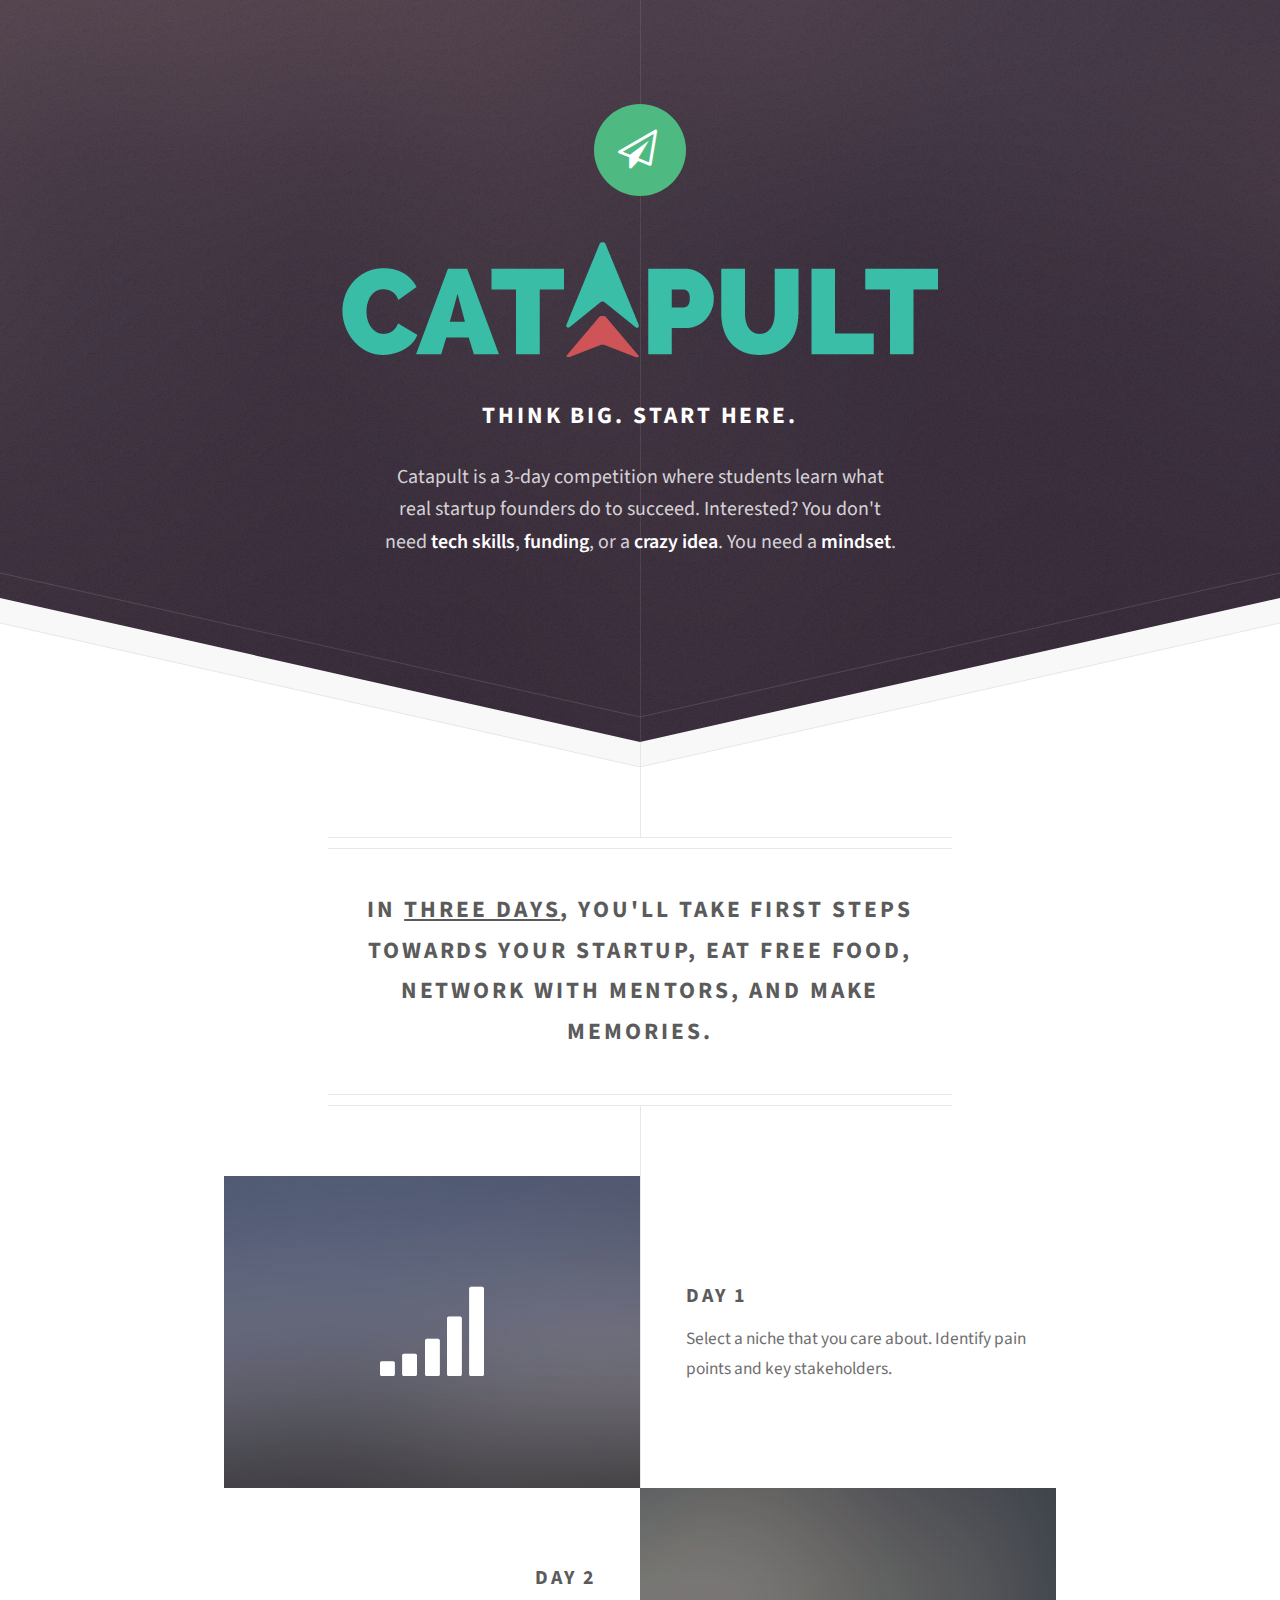
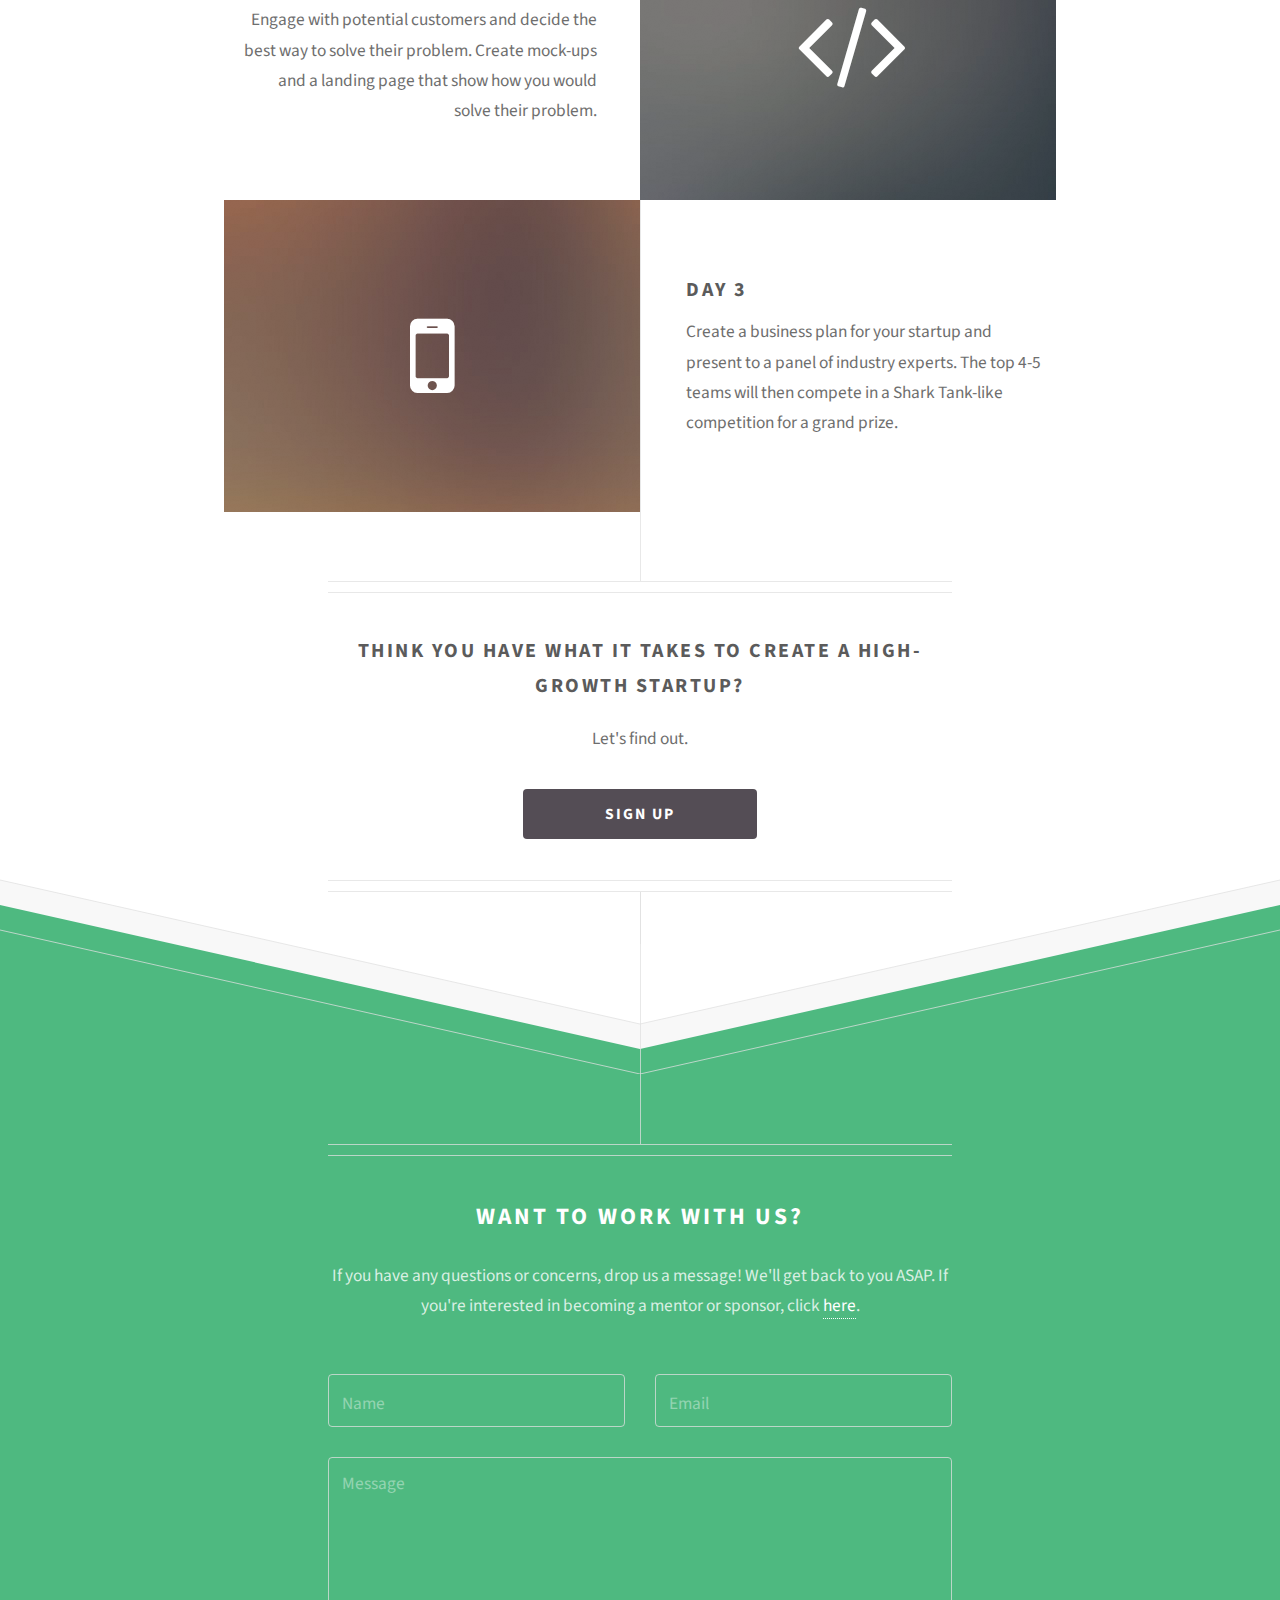
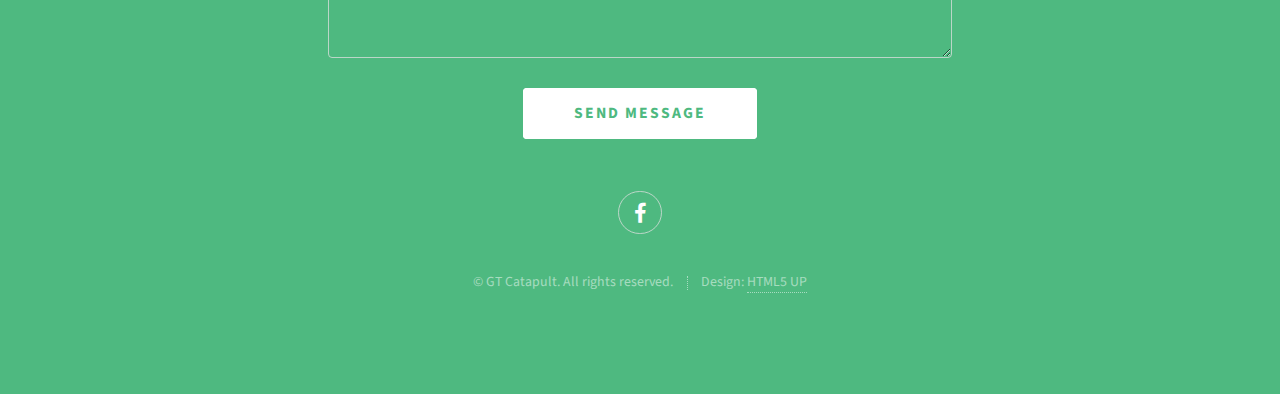
==== commit b2b2db5b: "header image, formspree, link to email signup, link to sponsorship package" ====
--- a/index.html
+++ b/index.html
@@ -16,7 +16,8 @@
 		<!-- Header -->
 			<div id="header">
 				<span class="logo icon fa-paper-plane-o"></span>
-				<h1>Catapult</h1>
+				<h1></h1>
+				<img src="./images/Catapult.png">
 				<h2>Think Big. Start Here.</h2>
 				<p>Catapult is a 3-day competition where students learn what <br /> real startup founders do to succeed. Interested? You don't<br /> need <b>tech skills</b>, <b>funding</b>, or a <b>crazy idea</b>. You need a <b>mindset</b>.</p>
 			</div>
@@ -205,7 +206,7 @@
 					<h3>Think you have what it takes to create a high-growth startup?</h3>
 					<p>Let's find out.</p>
 					<ul class="actions special">
-						<li><a href="#" class="button">Sign Up</a></li>
+						<li><a href="http://eepurl.com/dF3O1v" class="button">Sign Up</a></li>
 					</ul>
 				</footer>
 
@@ -219,9 +220,9 @@
 						<h2>Want to work with us?</h2>
 					</header>
 
-					<p>If you have any questions or concerns or want to become a mentor or sponsor, drop us a message! We'll get back to you ASAP.</p>
-
-					<form method="post" action="#">
+					<p>If you have any questions or concerns, drop us a message! We'll get back to you ASAP. If you're interested in becoming a mentor or sponsor, click <a href="./round 1/GT Catapult Packet.pdf">here</a>.</p>
+
+					<form method="post" action="https://formspree.io/2shobhitsriv6@gmail.com">
 						<div class="row">
 							<div class="col-6 col-12-mobilep">
 								<input type="text" name="name" placeholder="Name" />
@@ -230,7 +231,7 @@
 								<input type="email" name="email" placeholder="Email" />
 							</div>
 							<div class="col-12">
-								<textarea name="message" placeholder="Message" rows="6"></textarea>
+								<textarea name="message" name="message" placeholder="Message" rows="6"></textarea>
 							</div>
 							<div class="col-12">
 								<ul class="actions special">
@@ -241,15 +242,15 @@
 					</form>
 
 					<ul class="icons">
-						<li><a href="#" class="icon fa-twitter"><span class="label">Twitter</span></a></li>
-						<li><a href="#" class="icon fa-facebook"><span class="label">Facebook</span></a></li>
-						<li><a href="#" class="icon fa-instagram"><span class="label">Instagram</span></a></li>
-						<li><a href="#" class="icon fa-github"><span class="label">Github</span></a></li>
-						<li><a href="#" class="icon fa-dribbble"><span class="label">Dribbble</span></a></li>
+						<!-- <li><a href="#" class="icon fa-twitter"><span class="label">Twitter</span></a></li> -->
+						<li><a href="http://facebook.com/gtcatapult" class="icon fa-facebook"><span class="label">Facebook</span></a></li>
+						<!-- <li><a href="#" class="icon fa-instagram"><span class="label">Instagram</span></a></li> -->
+						<!-- <li><a href="#" class="icon fa-github"><span class="label">Github</span></a></li> -->
+						<!-- <li><a href="#" class="icon fa-dribbble"><span class="label">Dribbble</span></a></li> -->
 					</ul>
 
 					<ul class="copyright">
-						<li>&copy; Untitled. All rights reserved.</li><li>Design: <a href="http://html5up.net">HTML5 UP</a></li>
+						<li>&copy; GT Catapult. All rights reserved.</li><li>Design: <a href="http://html5up.net">HTML5 UP</a></li>
 					</ul>
 
 				</div>
@@ -261,6 +262,5 @@
 			<script src="assets/js/breakpoints.min.js"></script>
 			<script src="assets/js/util.js"></script>
 			<script src="assets/js/main.js"></script>
-
 	</body>
 </html>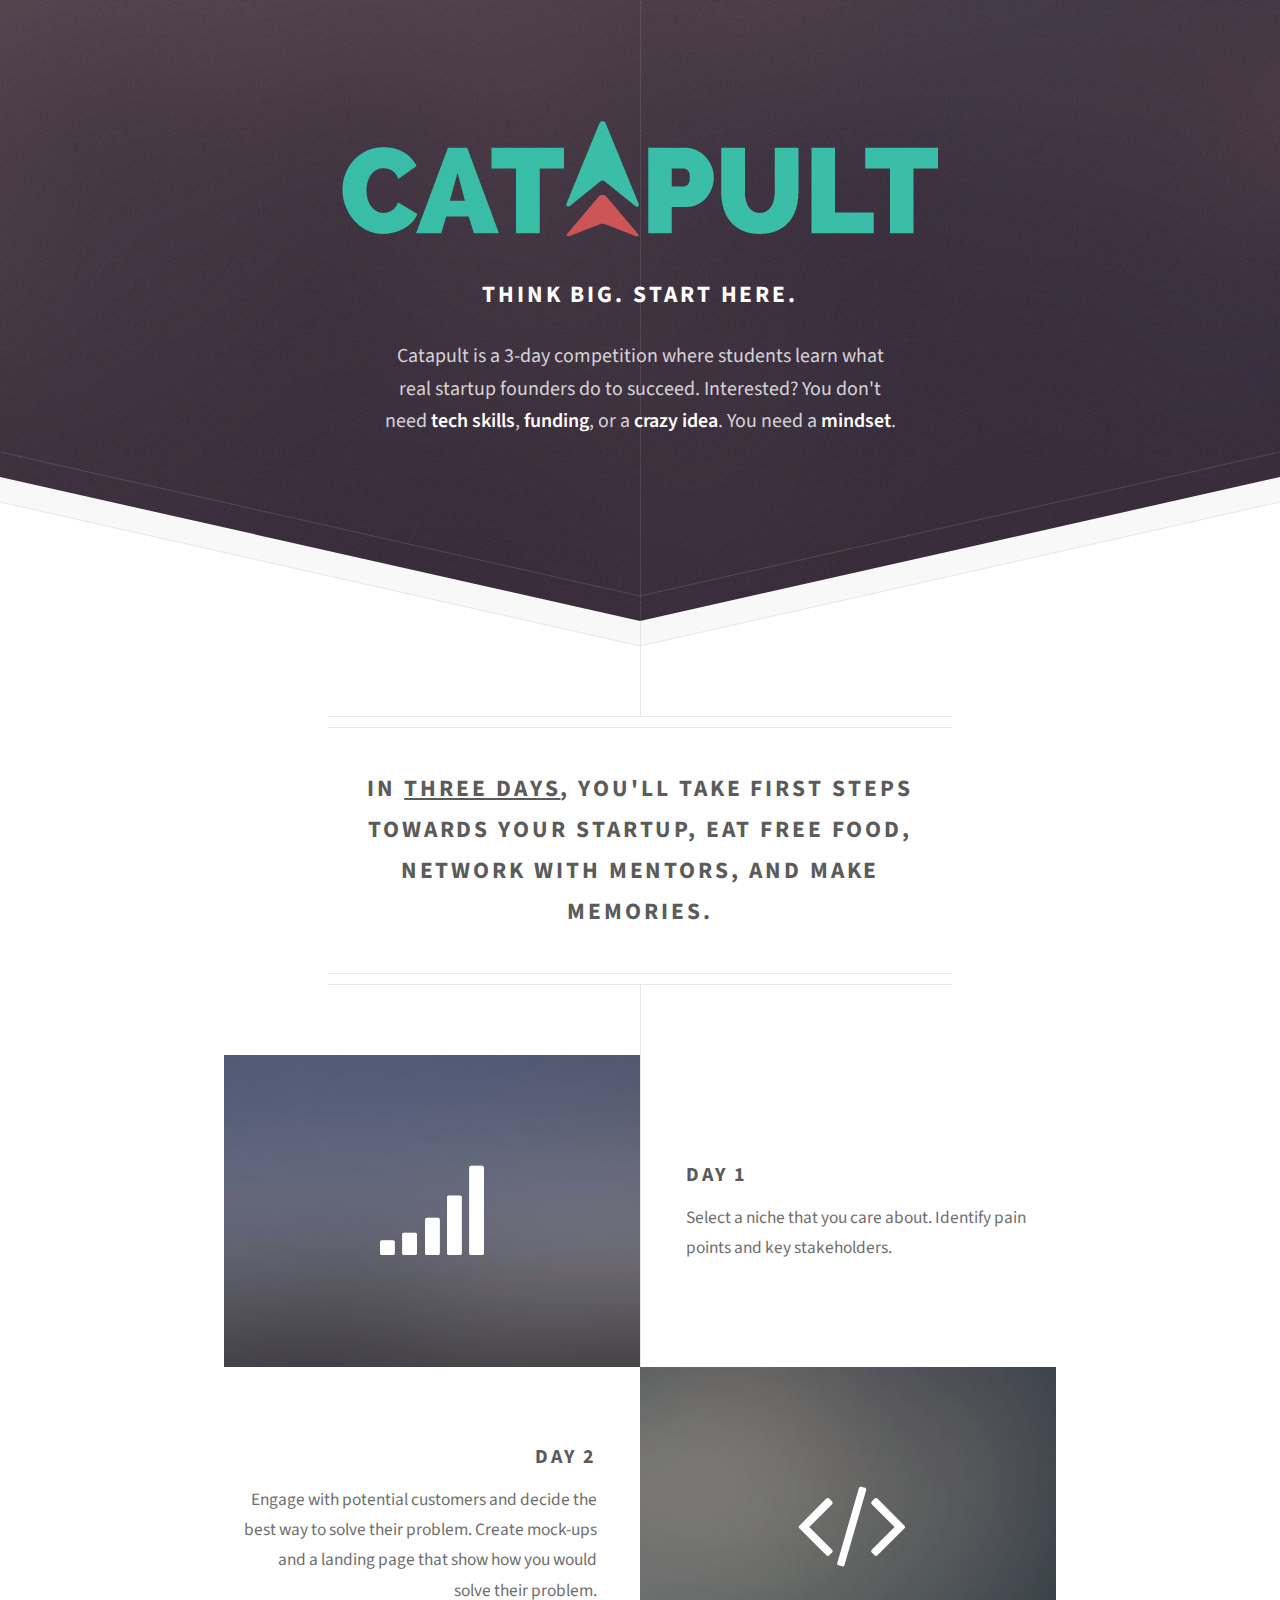
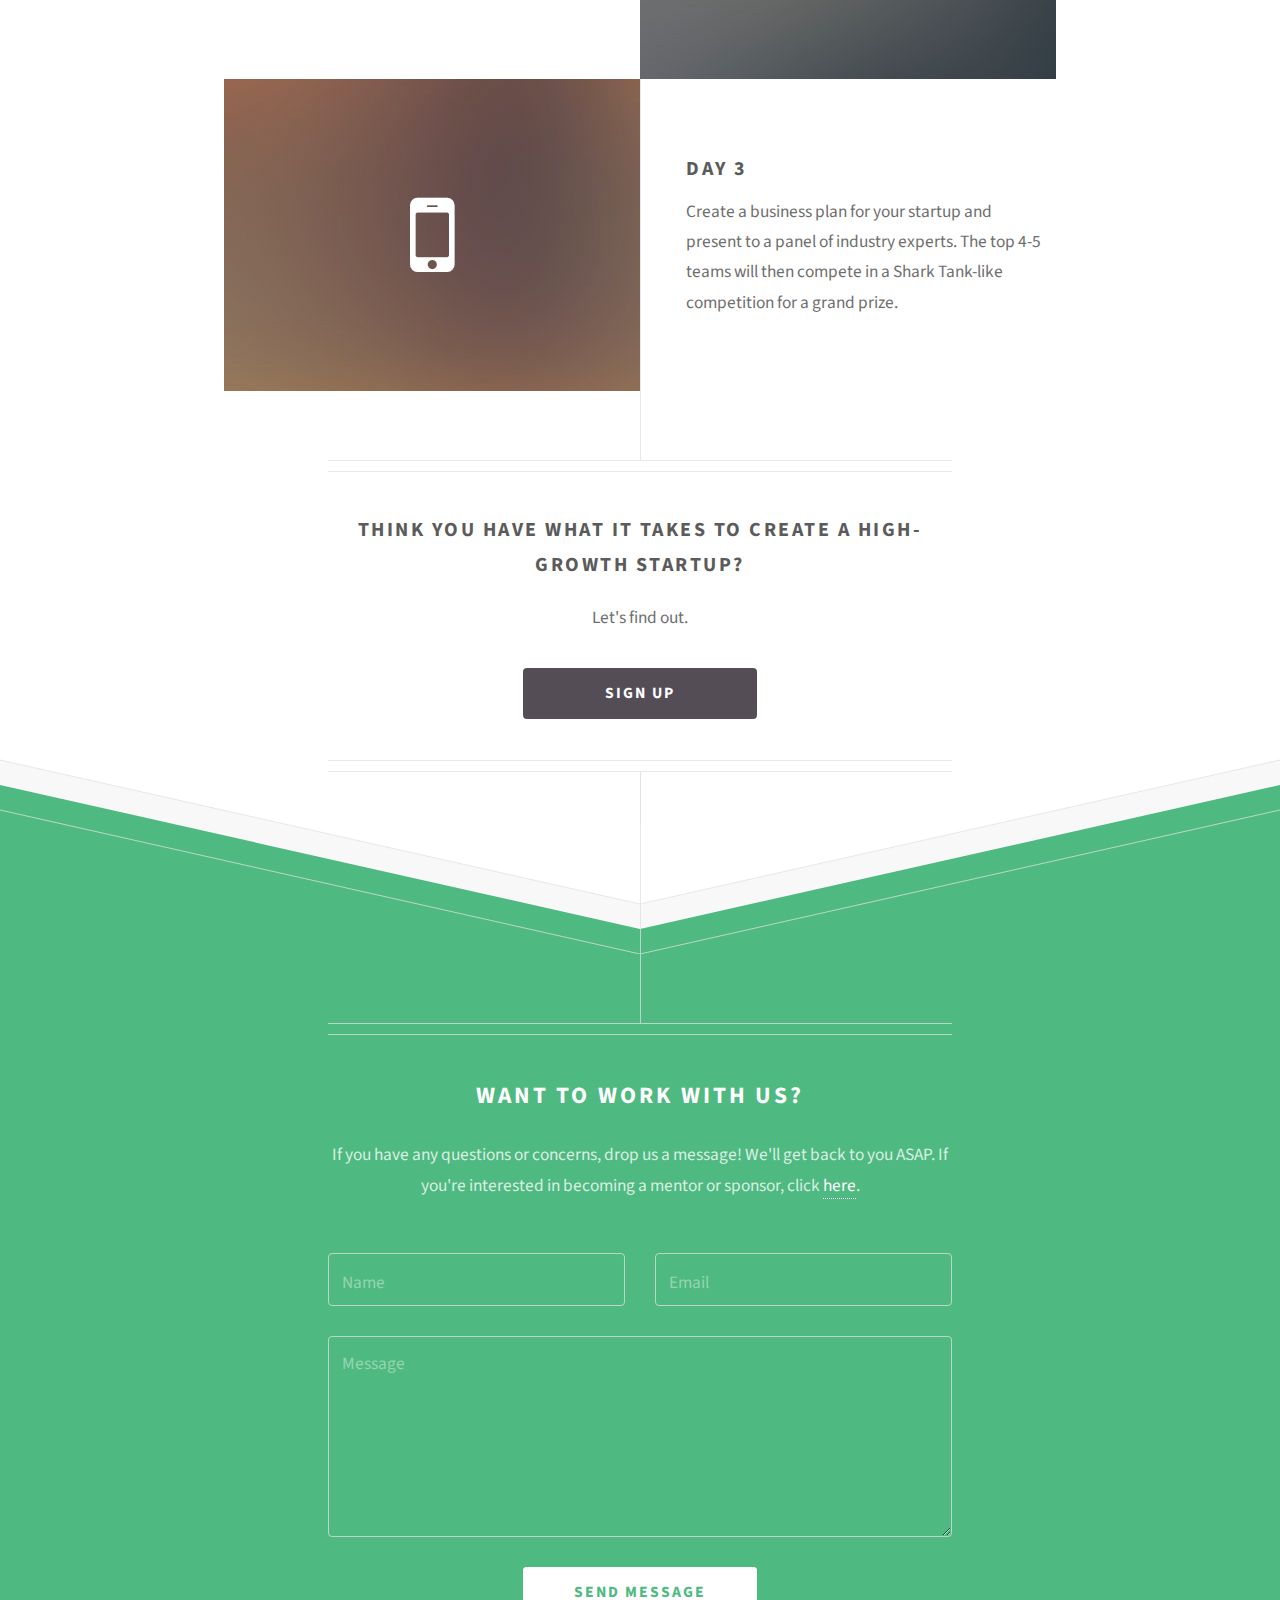
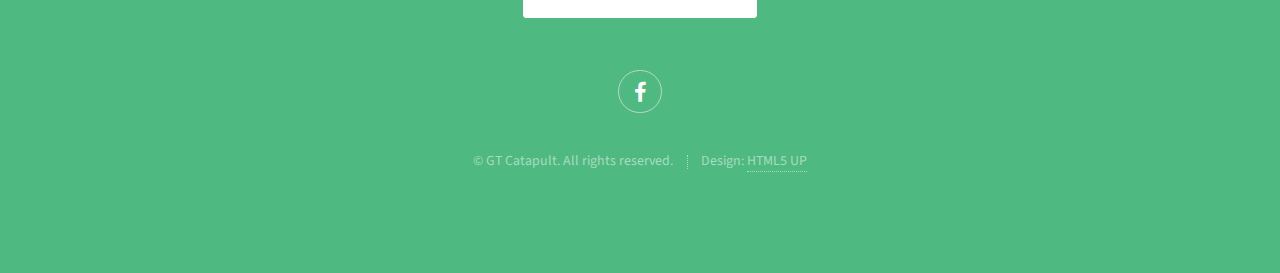
==== commit a49578c5: "removed top icon" ====
--- a/index.html
+++ b/index.html
@@ -15,9 +15,9 @@
 
 		<!-- Header -->
 			<div id="header">
-				<span class="logo icon fa-paper-plane-o"></span>
+<!-- 				<span class="logo icon fa-paper-plane-o"></span>
 				<h1></h1>
-				<img src="./images/Catapult.png">
+ -->				<img src="./images/Catapult.png">
 				<h2>Think Big. Start Here.</h2>
 				<p>Catapult is a 3-day competition where students learn what <br /> real startup founders do to succeed. Interested? You don't<br /> need <b>tech skills</b>, <b>funding</b>, or a <b>crazy idea</b>. You need a <b>mindset</b>.</p>
 			</div>
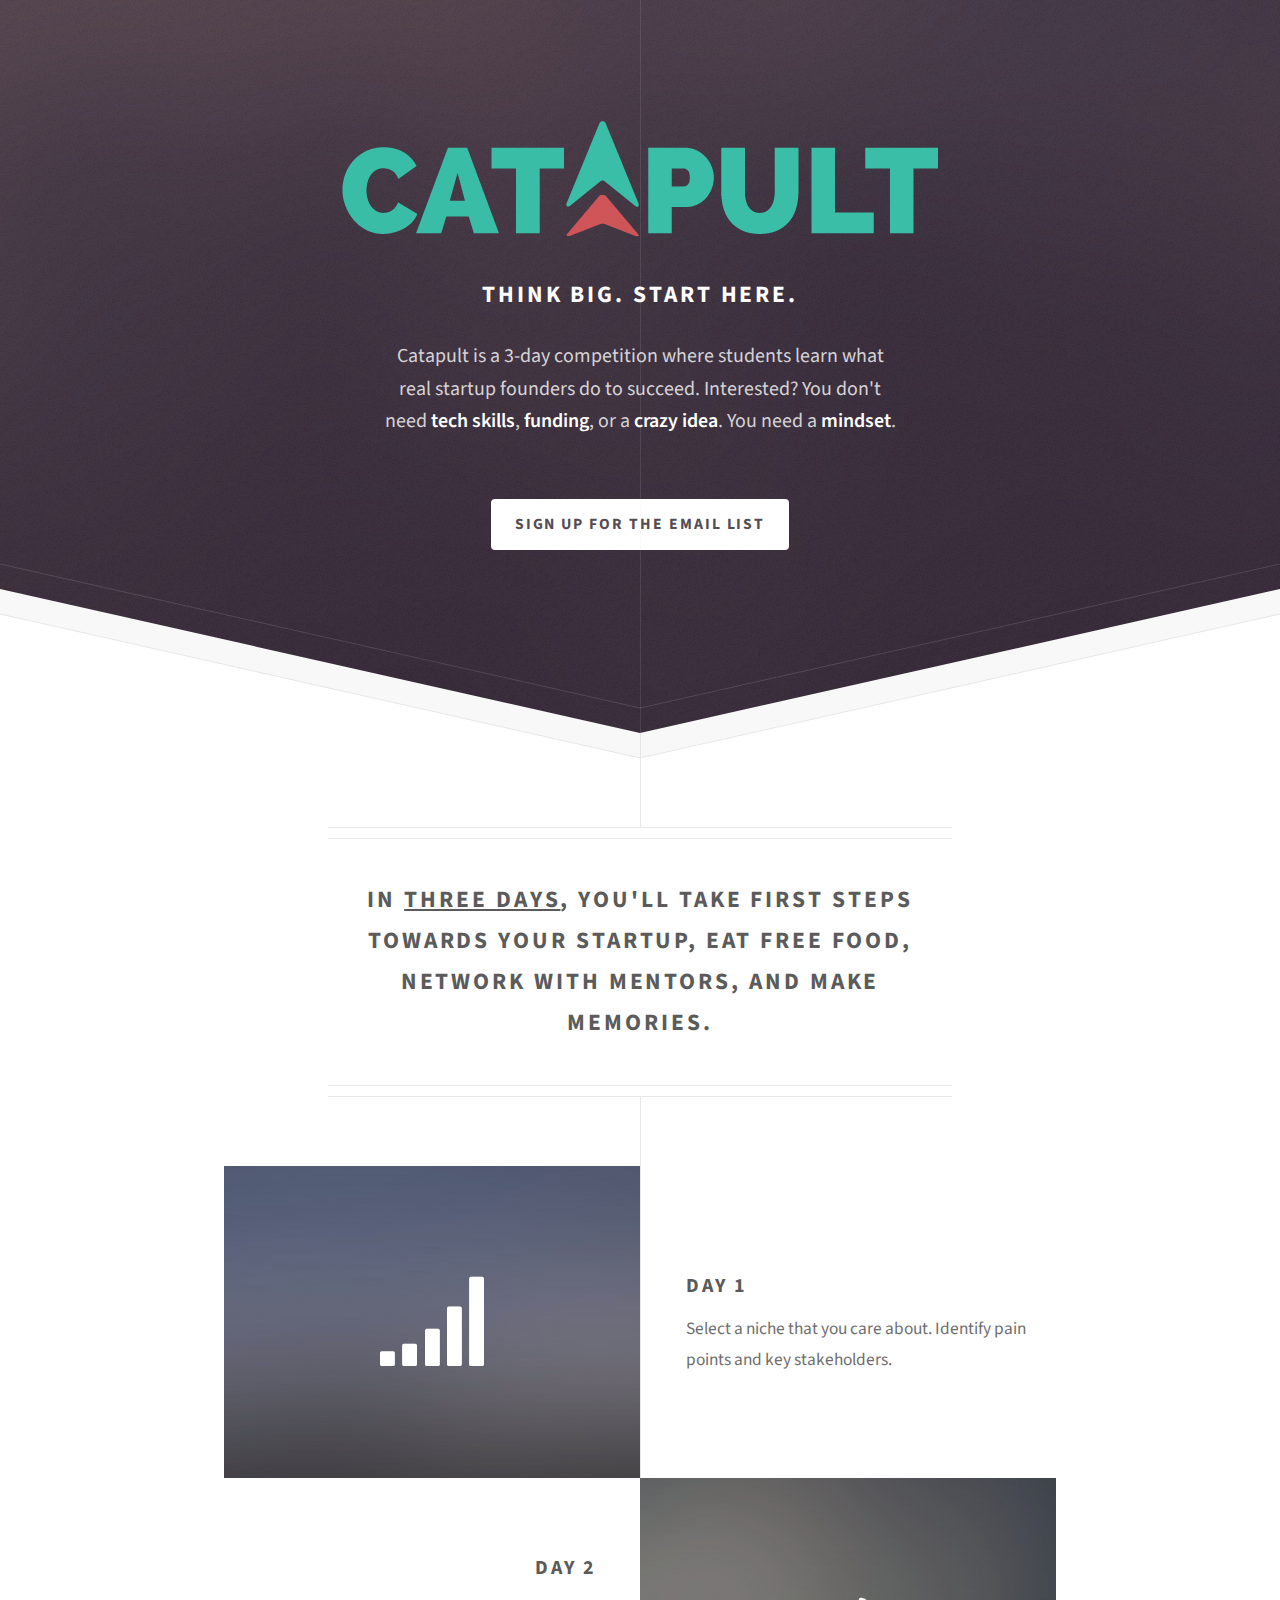
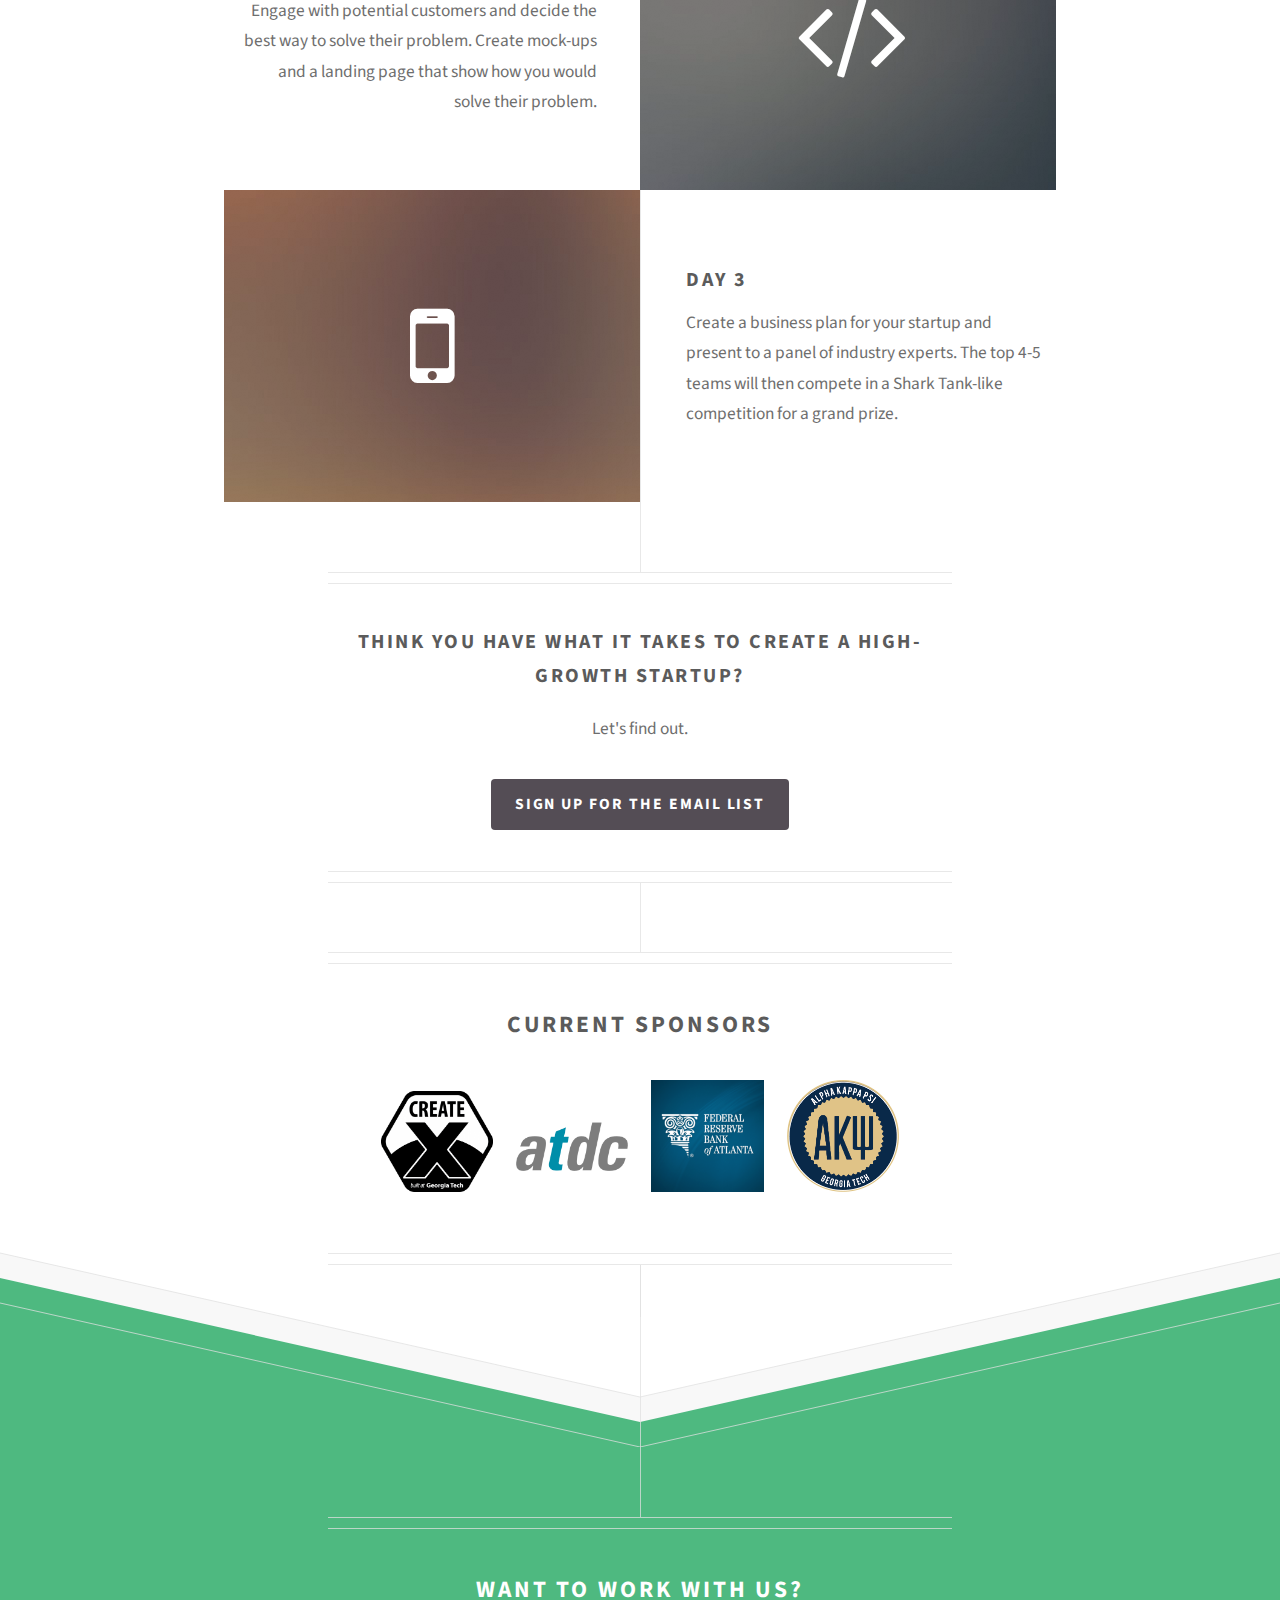
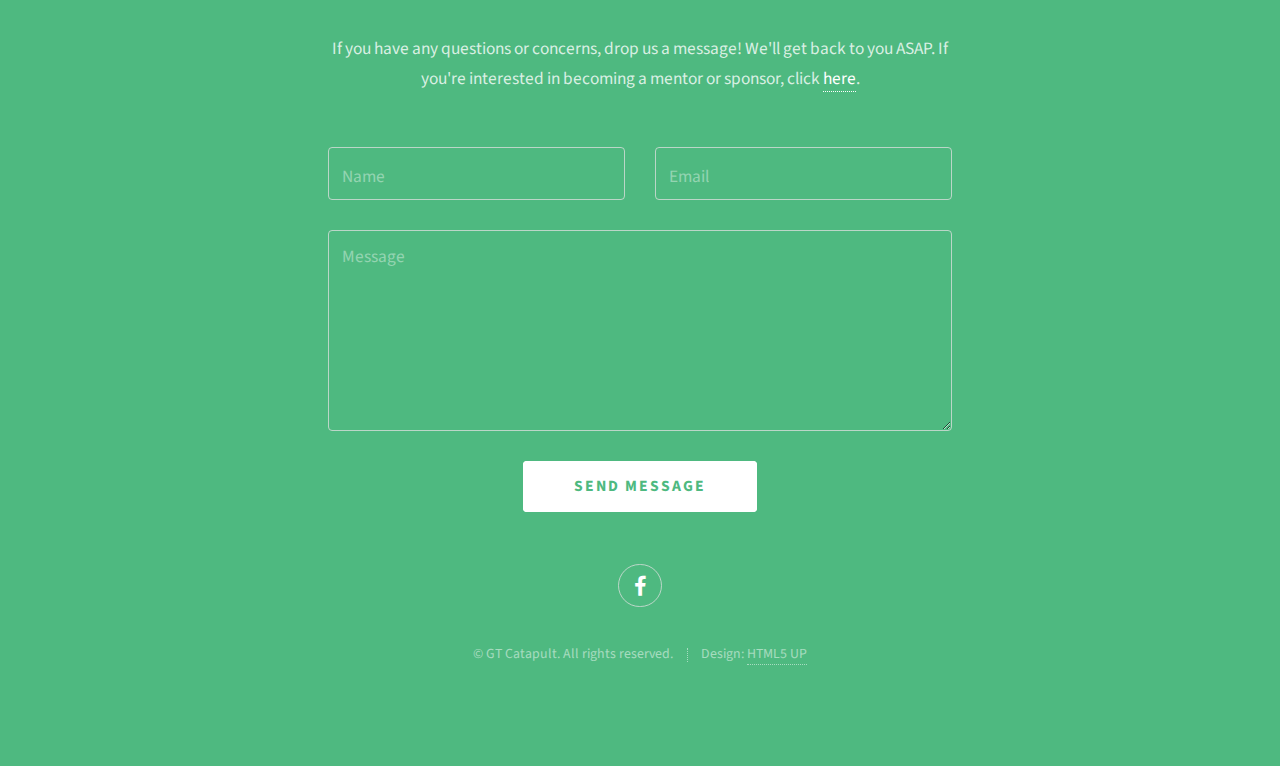
==== commit 41776a72: "bunch of stuff" ====
--- a/index.html
+++ b/index.html
@@ -17,9 +17,16 @@
 			<div id="header">
 <!-- 				<span class="logo icon fa-paper-plane-o"></span>
 				<h1></h1>
- -->				<img src="./images/Catapult.png">
+ -->				<img src="./images/Catapult.png" id="header_image">
 				<h2>Think Big. Start Here.</h2>
 				<p>Catapult is a 3-day competition where students learn what <br /> real startup founders do to succeed. Interested? You don't<br /> need <b>tech skills</b>, <b>funding</b>, or a <b>crazy idea</b>. You need a <b>mindset</b>.</p>
+
+
+				<br/>
+				<br/>
+				<ul class="actions special">
+						<li><a href="http://eepurl.com/dF3O1v" class="button">Sign Up For the Email List</a></li>
+					</ul>
 			</div>
 
 		<!-- Main -->
@@ -206,8 +213,16 @@
 					<h3>Think you have what it takes to create a high-growth startup?</h3>
 					<p>Let's find out.</p>
 					<ul class="actions special">
-						<li><a href="http://eepurl.com/dF3O1v" class="button">Sign Up</a></li>
-					</ul>
+						<li><a href="http://eepurl.com/dF3O1v" class="button">Sign Up For the Email List</a></li>
+					</ul>
+				</footer>
+
+				<footer class="major container medium" id="sponsor_container">
+					<h2>Current Sponsors</h2>
+					<img src="./images/create-x.png" class="sponsor_image">
+					<img src="./images/atdc.png" class="sponsor_image" style="margin-bottom: 5%">
+					<img src="./images/fed.png" class="sponsor_image">
+					<img src="./images/akpsi.png" class="sponsor_image">
 				</footer>
 
 			</div>
@@ -220,7 +235,7 @@
 						<h2>Want to work with us?</h2>
 					</header>
 
-					<p>If you have any questions or concerns, drop us a message! We'll get back to you ASAP. If you're interested in becoming a mentor or sponsor, click <a href="./round 1/GT Catapult Packet.pdf">here</a>.</p>
+					<p>If you have any questions or concerns, drop us a message! We'll get back to you ASAP. If you're interested in becoming a mentor or sponsor, click <a href="./GT Catapult Packet.pdf">here</a>.</p>
 
 					<form method="post" action="https://formspree.io/2shobhitsriv6@gmail.com">
 						<div class="row">
--- a/assets/css/main.css
+++ b/assets/css/main.css
@@ -3283,4 +3283,21 @@
 					display: none;
 				}
 
-	}+	}
+
+/*custom*/
+#header_image {
+	max-width: 100%;
+	height: auto;
+}
+
+.sponsor_image{
+	max-width: 18%;
+	height: auto;
+	margin: 10px;
+}
+
+#sponsor_container {
+	/*margin-left: 10%;
+	margin-right: 10%;*/
+}